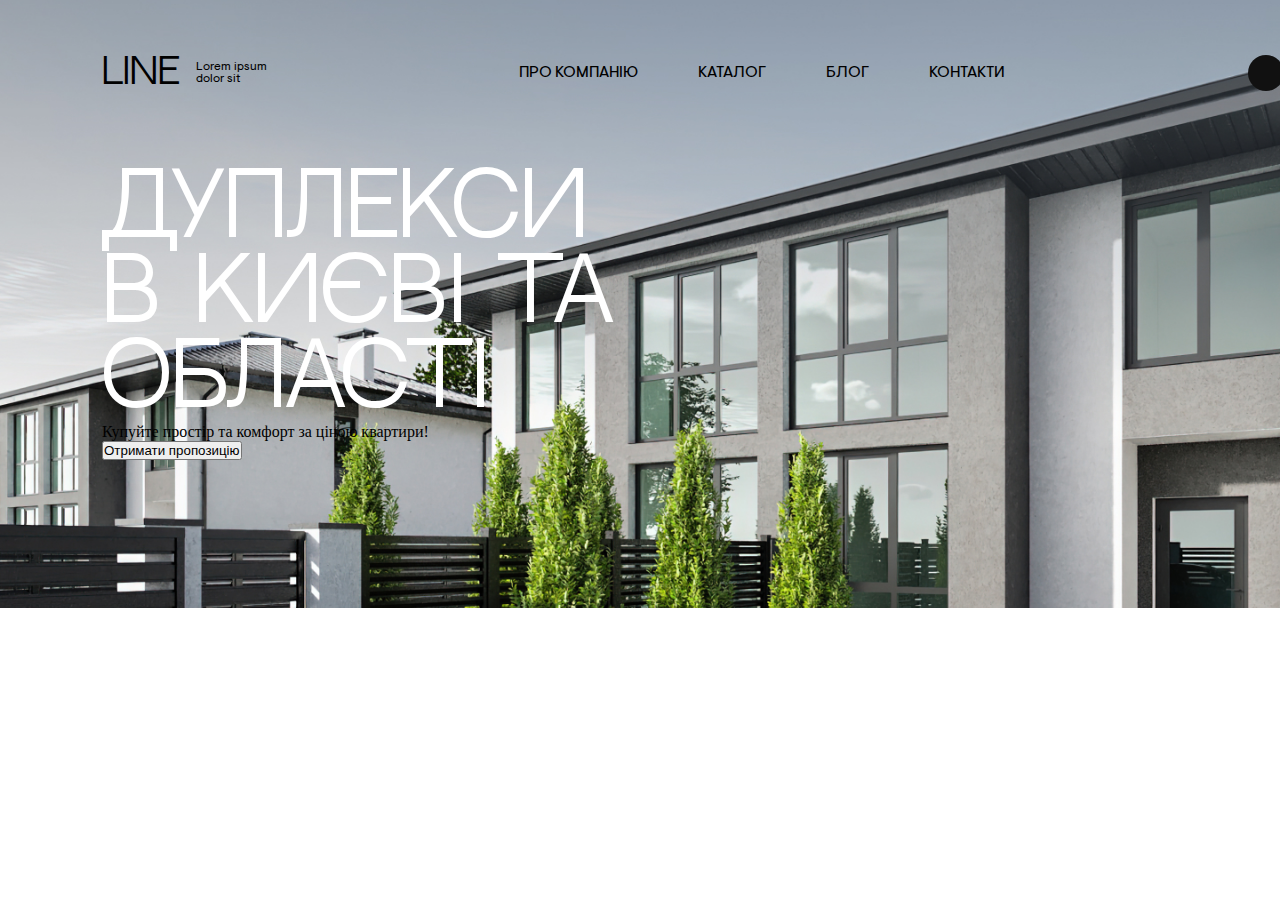
==== index.html @ 086679bf "1" ====
<!DOCTYPE html>
<html lang="en">
  <head>
    <meta charset="UTF-8" />
    <meta name="viewport" content="width=device-width, initial-scale=1.0" />
    <title>Головна</title>
    <link rel="stylesheet" href="./css/style.css" />
  </head>

  <body>
    <header class="header">
      <div class="container">
        <div class="logo">
          <p class="logo-main">Line</p>
          <p class="logo-text">Lorem ipsum dolor sit</p>
        </div>
        <nav class="menu">
          <ul class="list">
            <li class="item">
              <p>Про компанію</p>
            </li>
            <li class="item">
              <p>Каталог</p>
            </li>
            <li class="item">
              <p>Блог</p>
            </li>
            <li class="item">
              <p>Контакти</p>
            </li>
          </ul>
        </nav>
        <div class="contacts">
          <ul class="soc-media-list">
            <li><a href="#" class="item"></a></li>
            <li><a href="#" class="item"></a></li>
            <li><a href="#" class="item"></a></li>
          </ul>
          <a href="#" class="phone-number">+38 98 000 0000</a>
        </div>
      </div>
    </header>

    <main>
      <section class="hero">
        <div class="container">
          <div class="hero-box">
            <h1 class="title">Дуплекси в Києві та області</h1>
            <p class="description">
              Купуйте простір та комфорт за ціною квартири!
            </p>
            <div class="line"></div>
          </div>
          <button class="button">Отримати пропозицію</button>
        </div>
      </section>
    </main>

    <footer></footer>
  </body>
</html>
---- css/style.css ----
@font-face {
  font-family: "NeutralFace";
  src: url("../fonts/NeutralFaceRegular.woff") format("woff");
  font-weight: 400;
}

@font-face {
  font-family: "VisueltPro";
  src: url("../fonts/VisueltPro-Light.woff") format("woff");
  font-weight: 300;
}

@font-face {
  font-family: "VisueltPro";
  src: url("../fonts/VisueltPro-Regular.woff") format("woff");
  font-weight: 400;
}

* {
  margin: 0;
  padding: 0;
}

a {
  text-decoration: none;
  /* color: white; */
}

ul,
ol {
  list-style: none;
}

img {
  display: block;
  max-width: 100%;
  height: auto;
}

button {
  cursor: pointer;
}

.container {
  width: 1440px;
  padding-left: 102px;
  padding-right: 102px;
  margin-left: auto;
  margin-right: auto;
}

.uppercase {
  text-transform: uppercase;
}

.header {
  width: 100%;
  padding-top: 55px;
  position: absolute;
  top: 0;
  left: 0;
}

.header .container {
  display: flex;
  align-items: center;
  justify-content: space-between;
  margin-left: auto;
  margin-right: auto;
}

.header .logo {
  display: flex;
  gap: 15px;
  align-items: center;
}

.header .logo-main {
  font-family: "NeutralFace", sans-serif;
  font-weight: 400;
  font-size: 35px;
  letter-spacing: -0.1;
}

.header .logo-text {
  font-family: "VisueltPro", sans-serif;
  font-weight: 400;
  font-size: 12px;
  letter-spacing: -0.4;
  width: 80px;
}

.header .menu .list {
  display: flex;
  align-items: center;
  gap: 60px;
}

.header .menu .list .item p {
  font-family: "VisueltPro";
  font-weight: 400;
  letter-spacing: -0.6;
  text-transform: uppercase;
}

.header .contacts {
  display: flex;
  gap: 17px;
}

.header .soc-media-list {
  display: flex;
  align-items: center;
  gap: 5px;
}

.header .soc-media-list .item {
  display: block;
  width: 36px;
  height: 36px;
  background-color: #111;
  border-radius: 50%;
}

.header .contacts .phone-number {
  color: #111;
  margin-top: 10px;
  font-family: "VisueltPro", sans-serif;
  font-weight: 400;
  font-size: 20px;
  letter-spacing: -0.6;
}

.hero {
  padding-top: 168px;
  padding-bottom: 148px;
  background-image: url("../images/hero-background-desktop.jpg");
  background-position: center;
  background-repeat: no-repeat;
  background-size: cover;
}

.hero .title {
  font-family: "NeutralFace";
  font-weight: 400;
  font-size: 85px;
  width: 515px;
  letter-spacing: -0.4;
  line-height: 1;
  color: #fff;
}
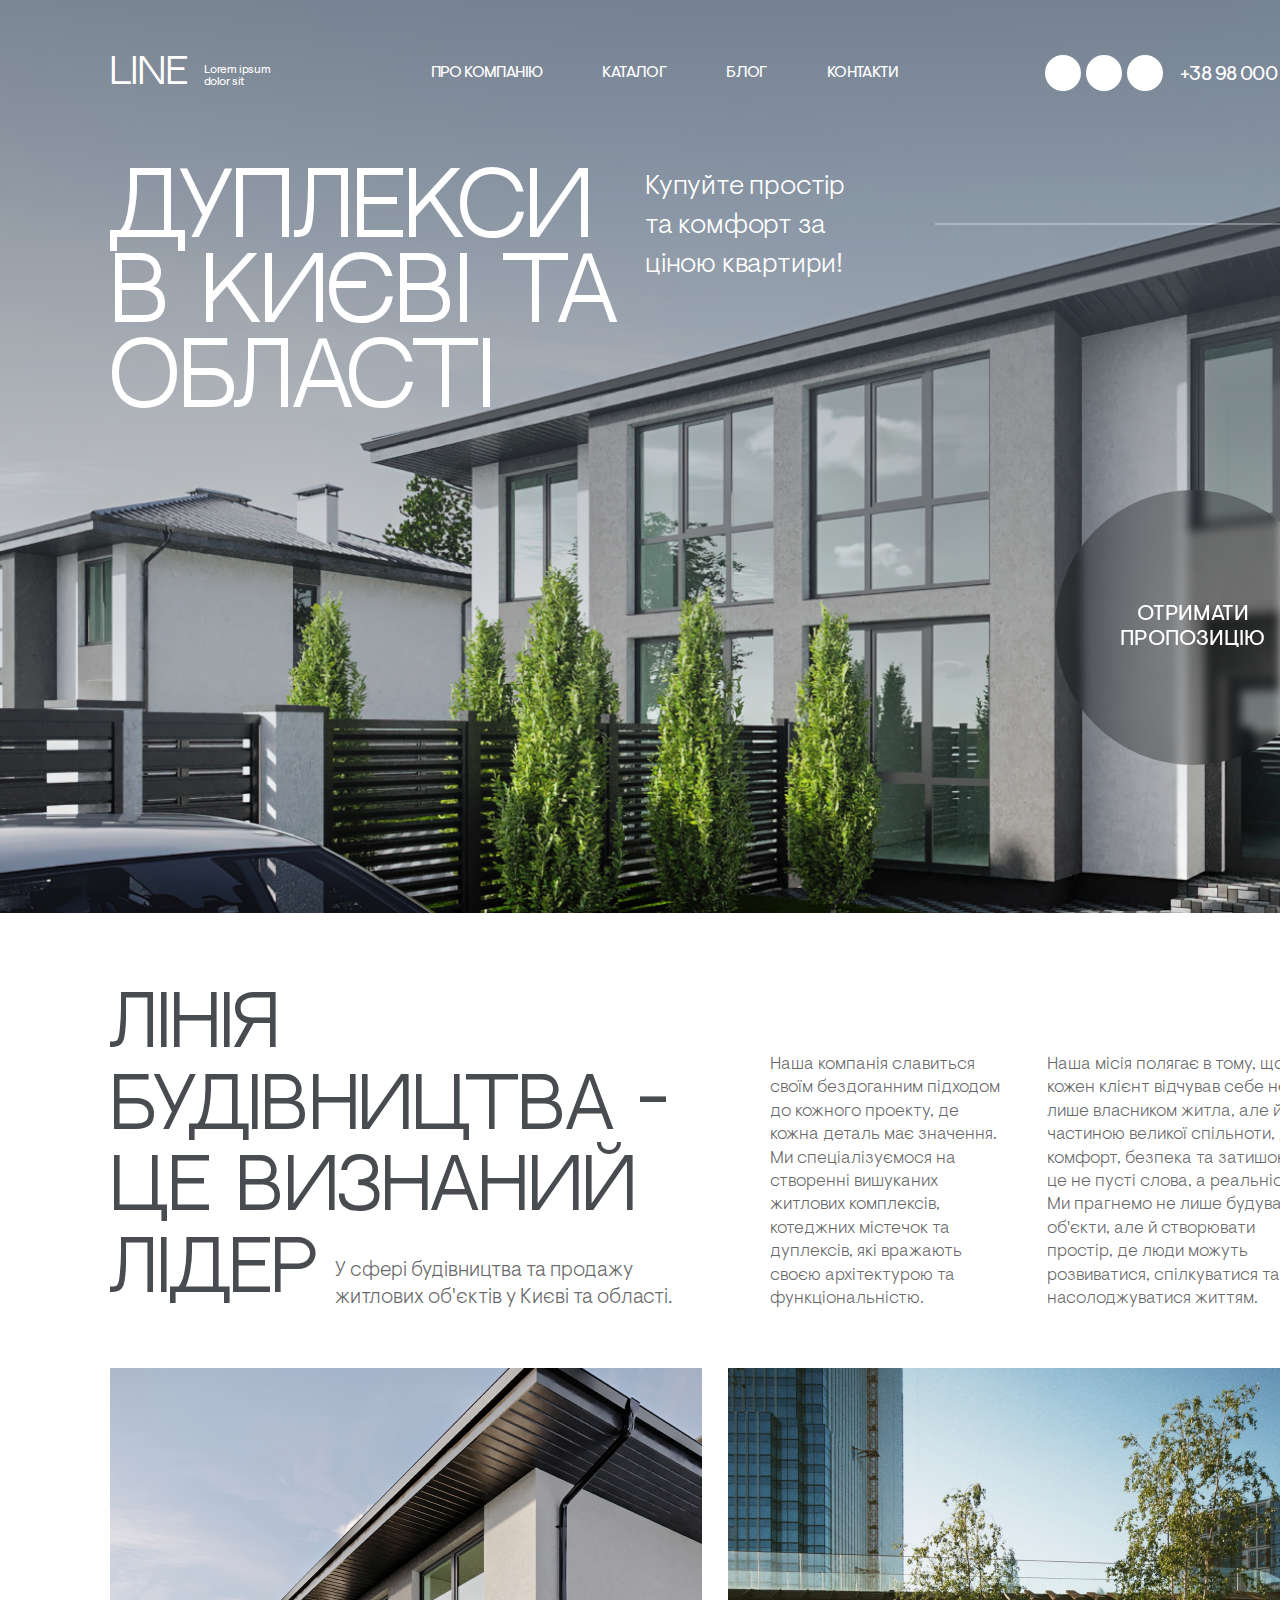
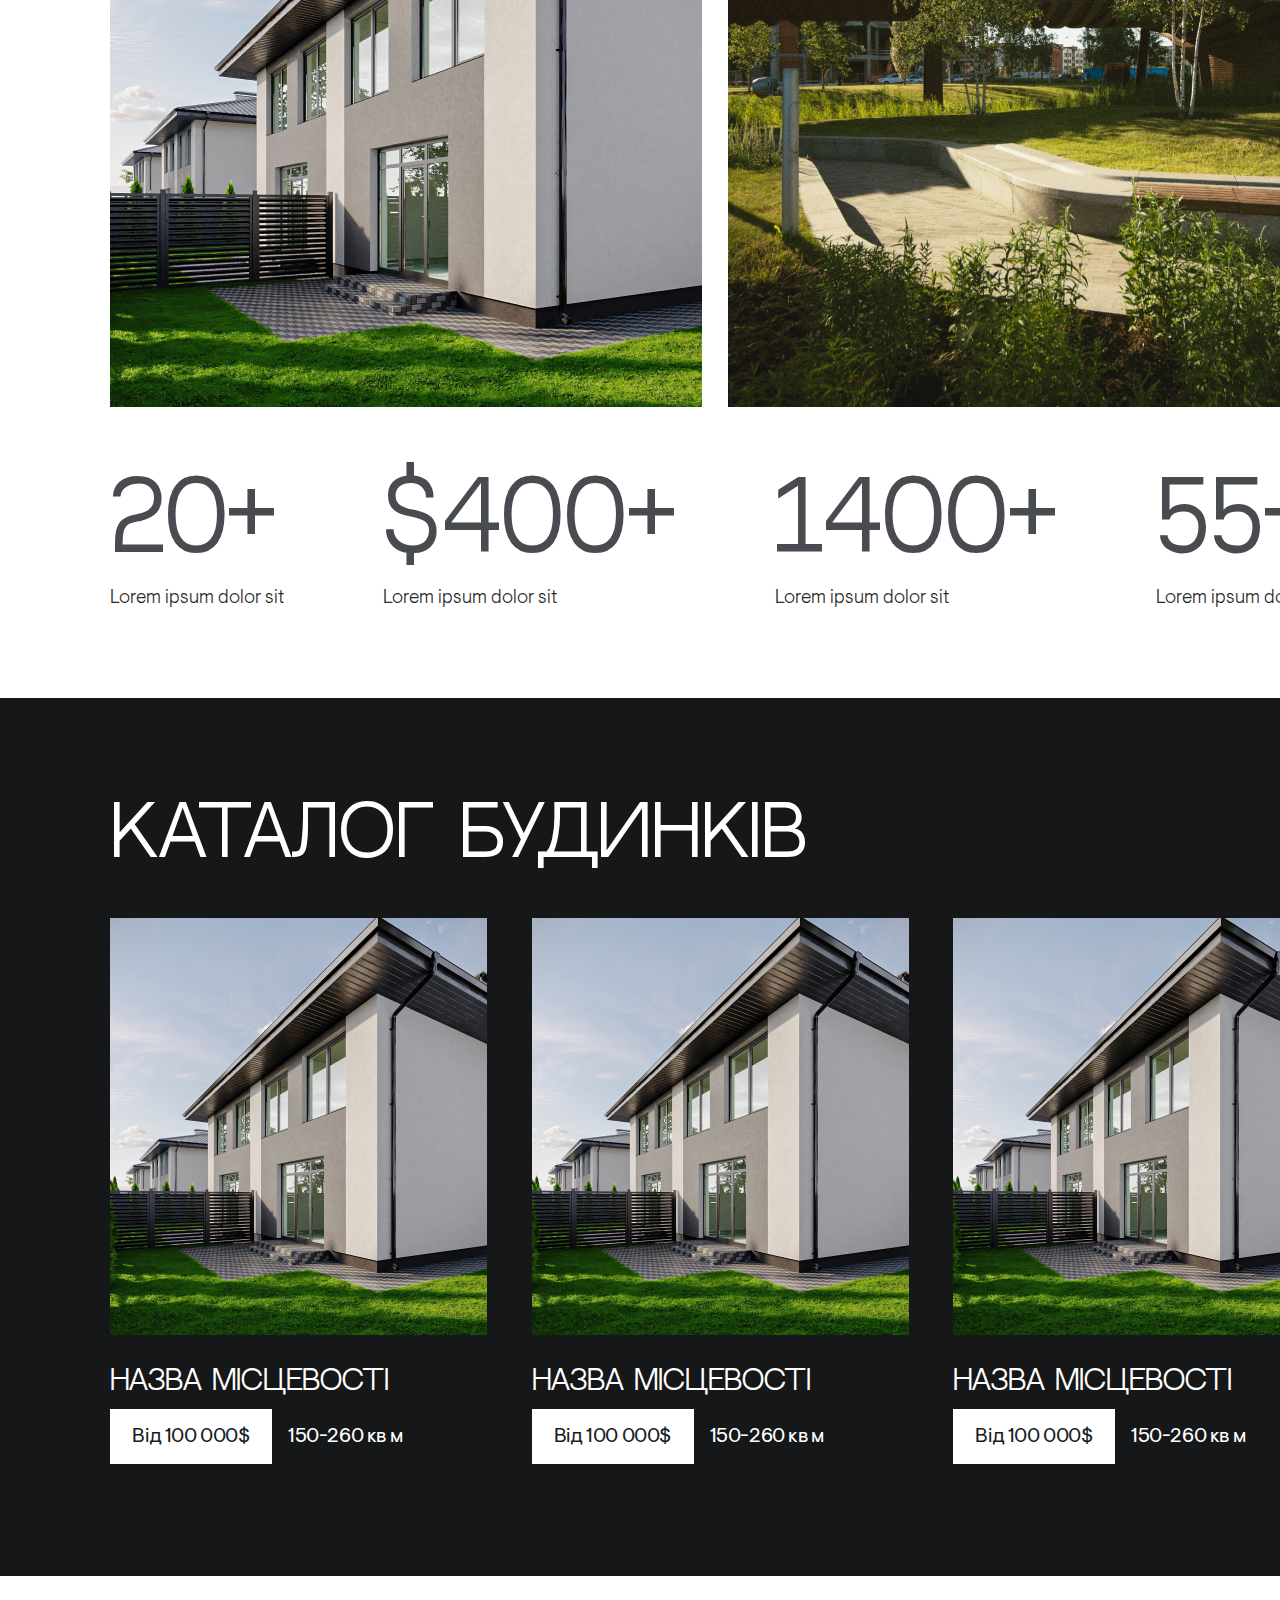
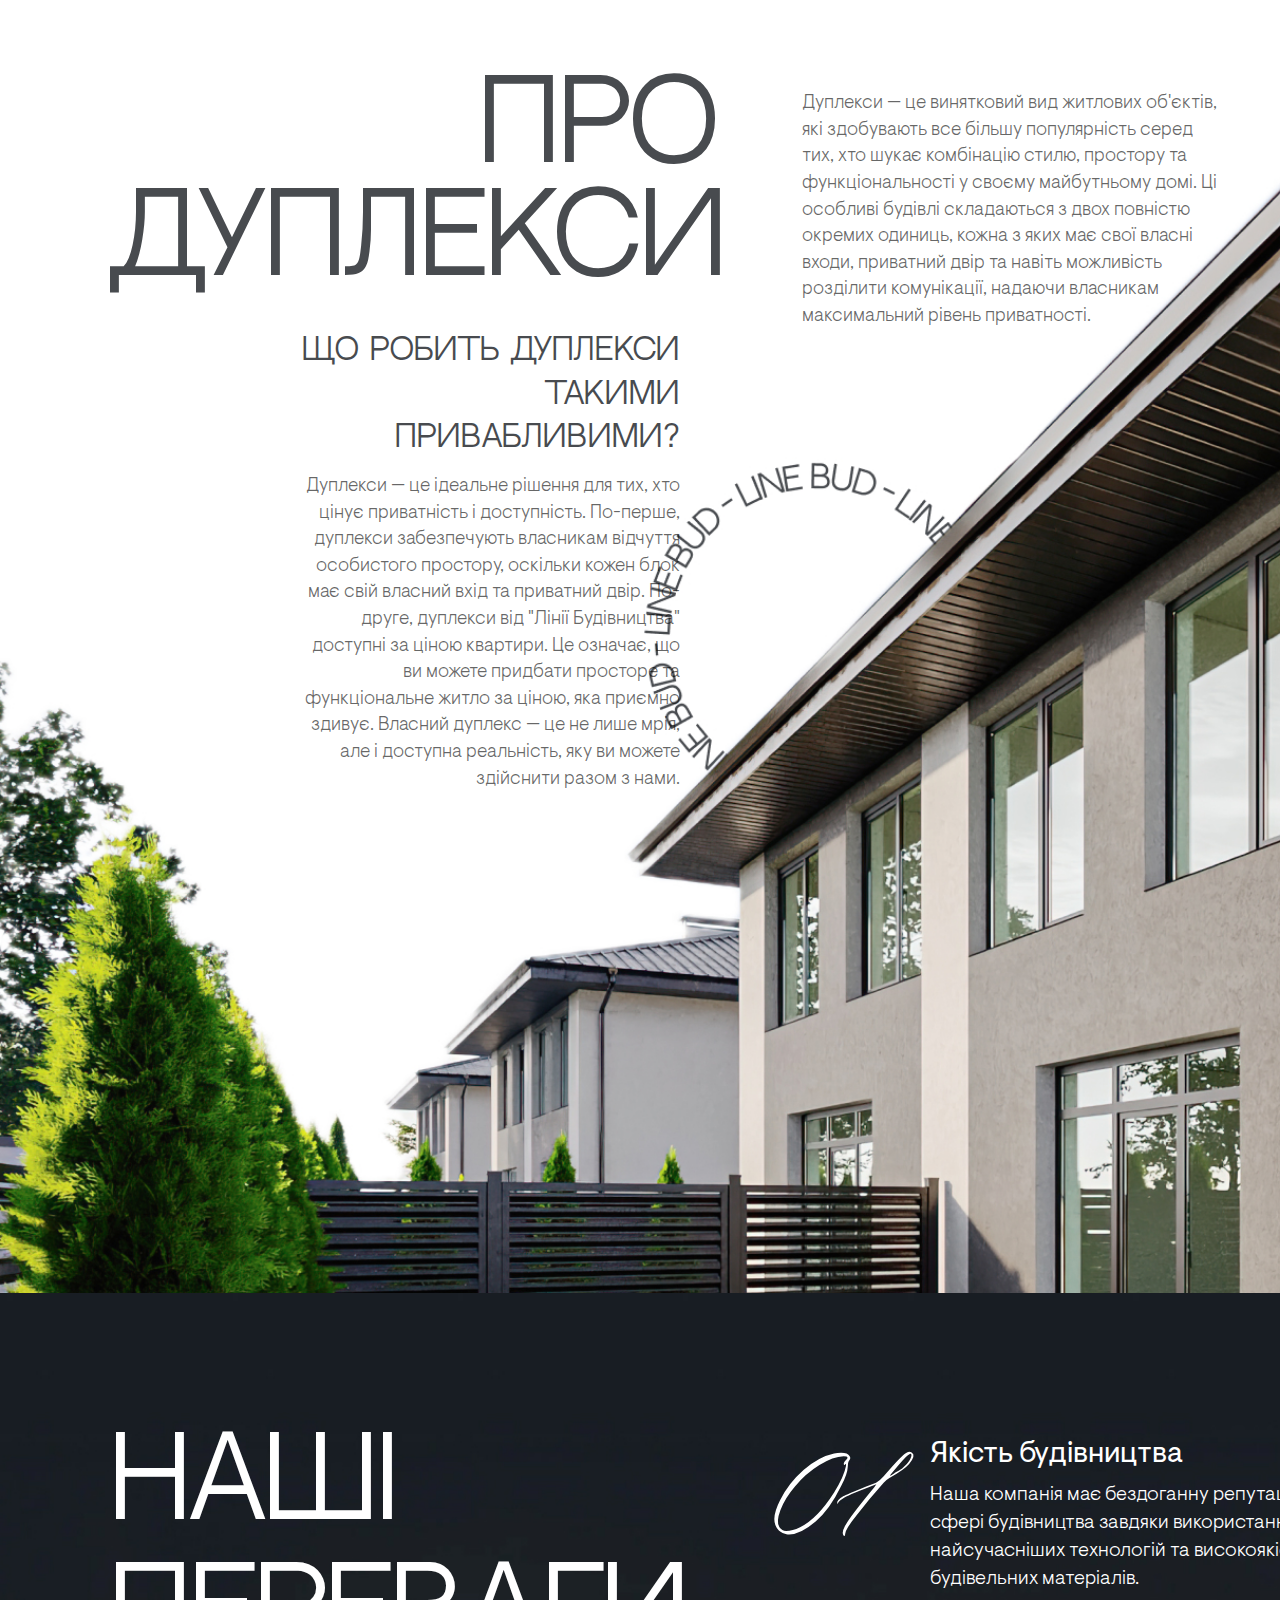
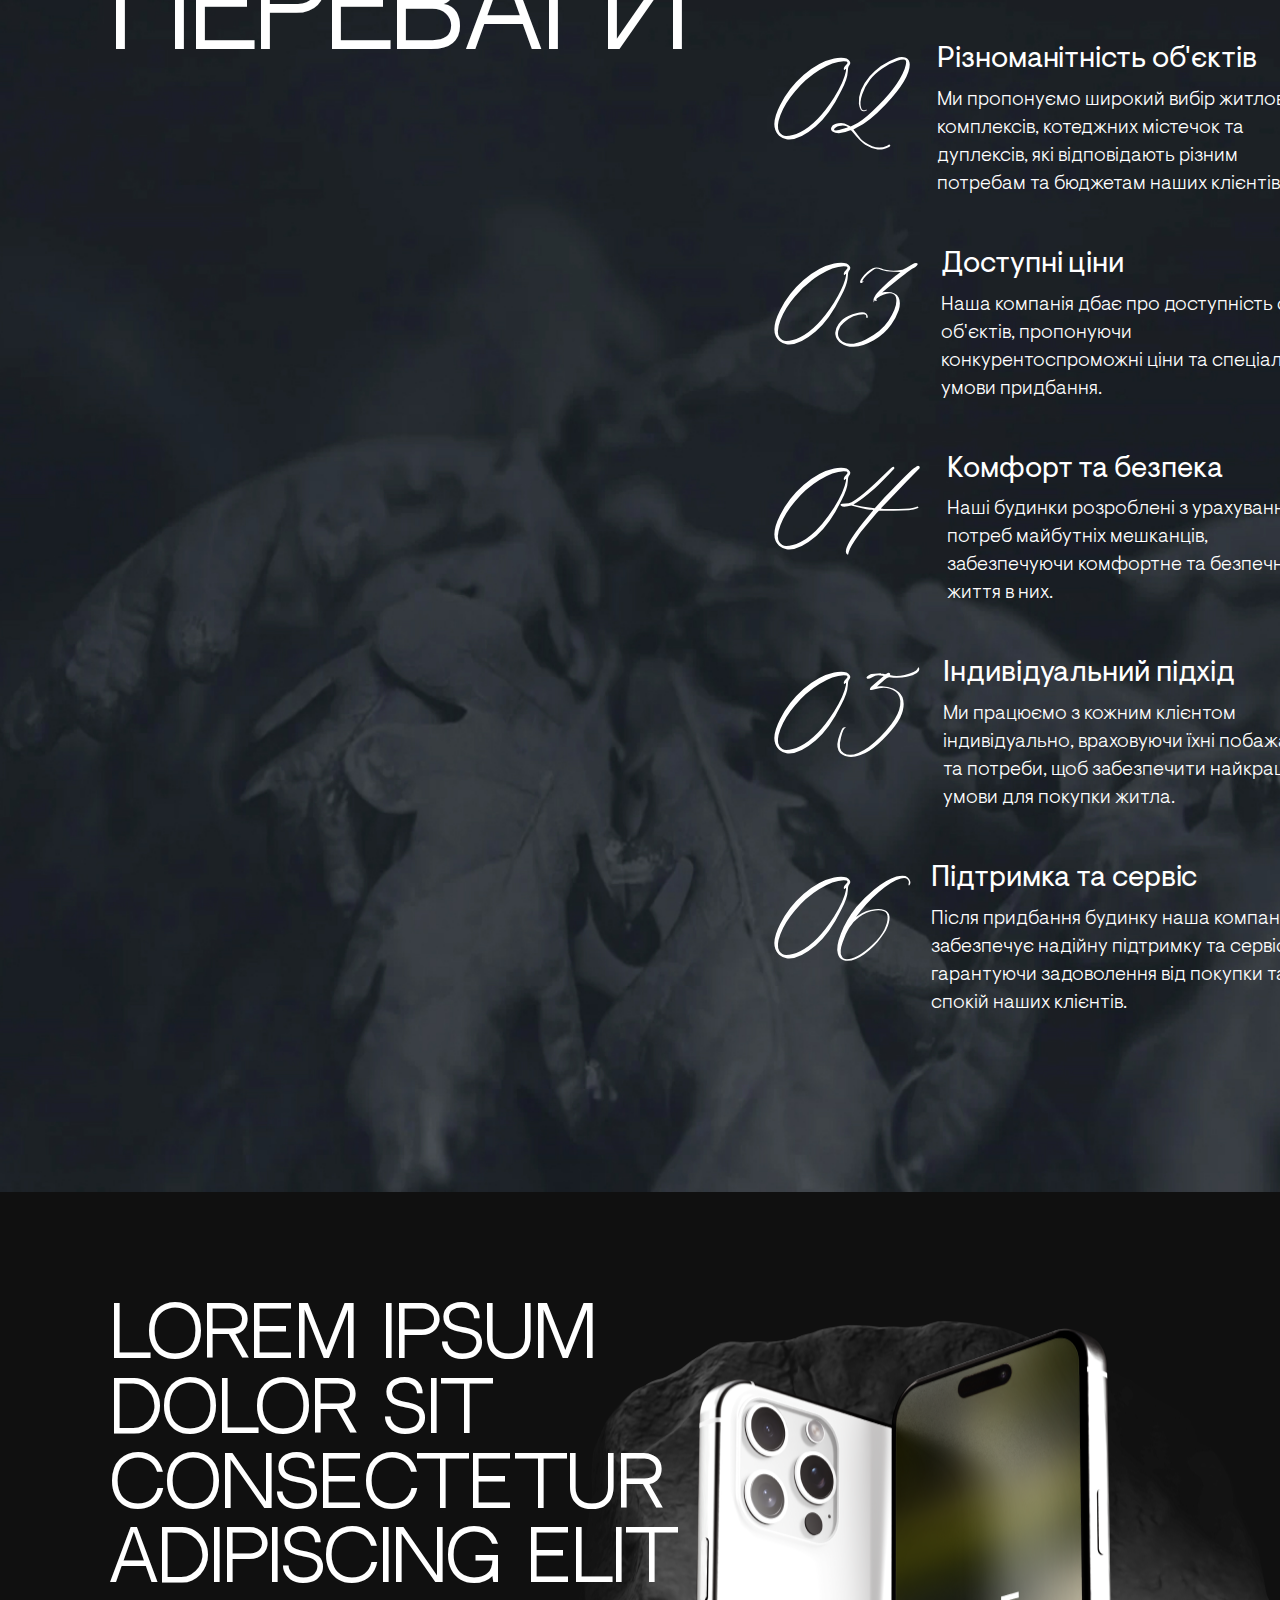
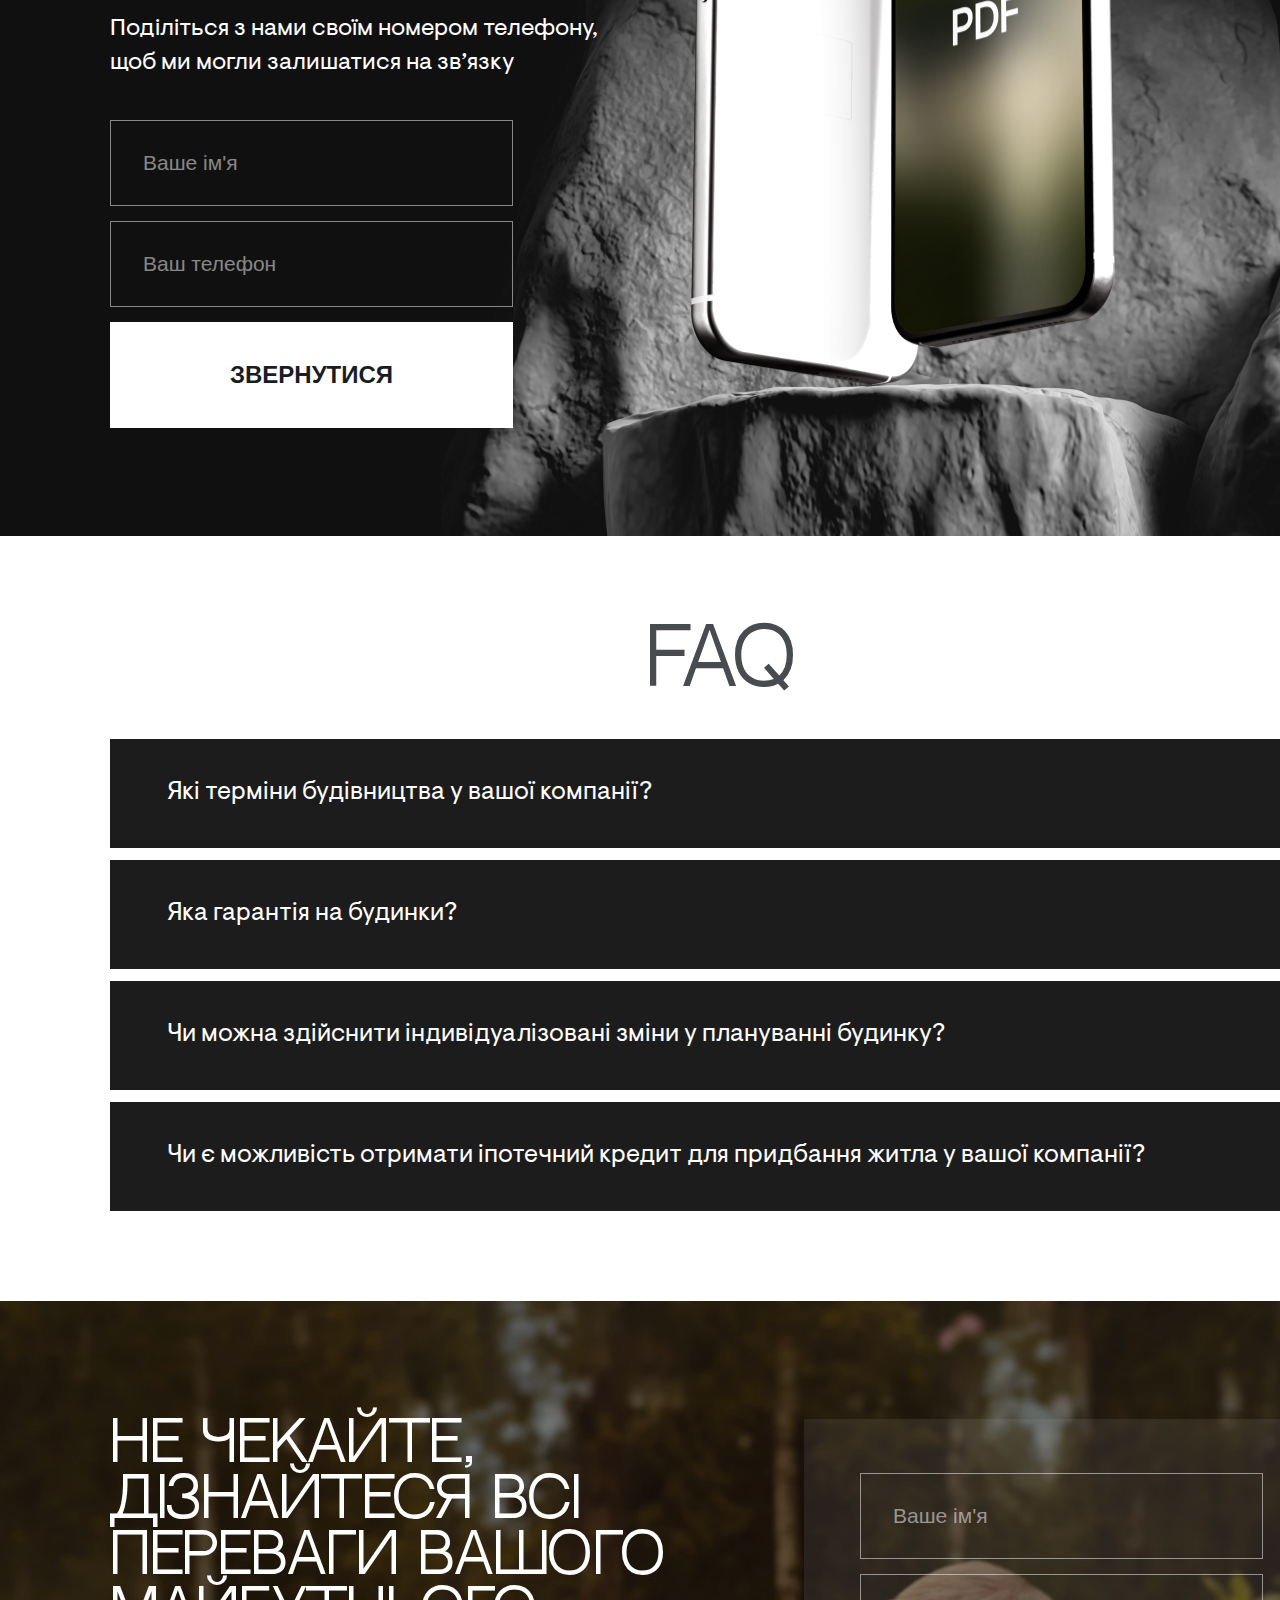
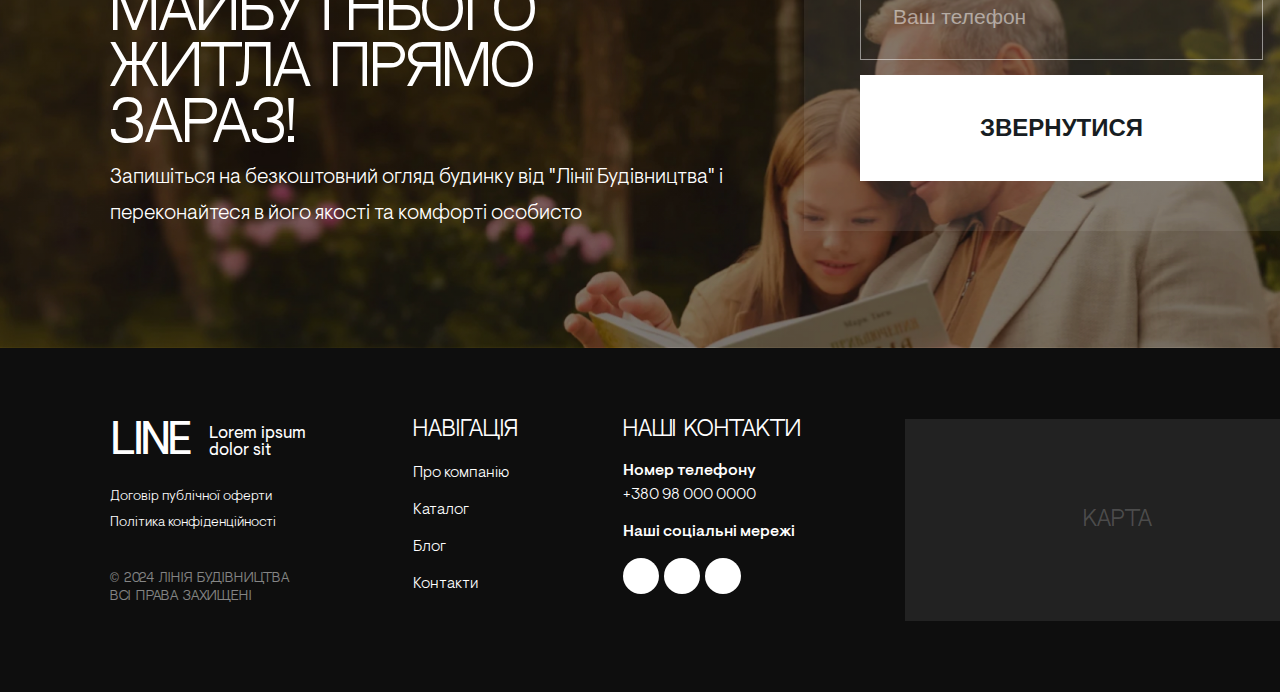
==== commit 81a36e28: "2" ====
--- a/index.html
+++ b/index.html
@@ -51,11 +51,291 @@
             </p>
             <div class="line"></div>
           </div>
-          <button class="button">Отримати пропозицію</button>
+          <button class="button">Отримати<br/> пропозицію</button>
+        </div>
+      </section>
+
+      <section class="about-us">
+        <div class="container">
+          <div class="about-us_text-box">
+            <div class="about-us_title-box">
+              <h2 class="title">Лінія будівництва - це визнаний Лідер</h2>
+              <p class="description">У сфері будівництва та продажу житлових об'єктів у Києві та області.</p>
+            </div>
+            <p class="text first">Наша компанія славиться своїм бездоганним підходом до кожного проекту, де кожна деталь має значення. Ми спеціалізуємося на створенні вишуканих житлових комплексів, котеджних містечок та дуплексів, які вражають своєю архітектурою та функціональністю.</p>
+            <p class="text second">Наша місія полягає в тому, щоб кожен клієнт відчував себе не лише власником житла, але й частиною великої спільноти, де комфорт, безпека та затишок - це не пусті слова, а реальність. Ми прагнемо не лише будувати об'єкти, але й створювати простір, де люди можуть розвиватися, спілкуватися та насолоджуватися життям.</p>
+          </div>
+          <div class="images-box">
+            <img class="image" src="./images/about-us-first.jpg" alt="">
+            <img class="image" src="./images/about-us-second.jpg" alt="">
+          </div>
+          <div class="numbers-box">
+            <ul class="list">
+              <li class="item">
+                <p class="number">20+</p>
+                <p class="number-description">Lorem ipsum dolor sit</p>
+              </li>
+              <li class="item">
+                <p class="number">$400+</p>
+                <p class="number-description">Lorem ipsum dolor sit</p>
+              </li>
+              <li class="item">
+                <p class="number">1400+</p>
+                <p class="number-description">Lorem ipsum dolor sit</p>
+              </li>
+              <li class="item">
+                <p class="number">55+</p>
+                <p class="number-description">Lorem ipsum dolor sit</p>
+              </li>
+            </ul>
+          </div>
+        </div>
+      </section>
+
+      <section class="catalog">
+        <div class="container">
+          <h2 class="title">
+            Каталог будинків
+          </h2>
+          <ul class="list">
+            <li class="item">
+              <img class="image" src="./images/house-image.jpg" alt="">
+              <p class="house-name">Назва місцевості</p>
+              <div class="box">
+                <div class="info-box">
+                  <div class="price-box">
+                    <p class="price">Від 100 000$</p>
+                  </div>
+                  <p class="square">150-260 кв м</p>
+                </div>
+              </div>
+            </li>
+            <li class="item">
+              <img class="image" src="./images/house-image.jpg" alt="">
+              <p class="house-name">Назва місцевості</p>
+              <div class="box">
+                <div class="info-box">
+                  <div class="price-box">
+                    <p class="price">Від 100 000$</p>
+                  </div>
+                  <p class="square">150-260 кв м</p>
+                </div>
+              </div>
+            </li>
+            <li class="item">
+              <img class="image" src="./images/house-image.jpg" alt="">
+              <p class="house-name">Назва місцевості</p>
+              <div class="box">
+                <div class="info-box">
+                  <div class="price-box">
+                    <p class="price">Від 100 000$</p>
+                  </div>
+                  <p class="square">150-260 кв м</p>
+                </div>
+              </div>
+            </li>
+          </ul>
+        </div>
+      </section>
+
+      <section class="about-duplex">
+        <div class="container">
+          <div class="text-box">
+            <h2 class="title">Про дуплекси</h1>
+            <p class="description">Дуплекси — це винятковий вид житлових об'єктів, які здобувають все більшу популярність серед тих, хто шукає комбінацію стилю, простору та функціональності у своєму майбутньому домі. Ці особливі будівлі складаються з двох повністю окремих одиниць, кожна з яких має свої власні входи, приватний двір та навіть можливість розділити комунікації, надаючи власникам максимальний рівень приватності.</p>
+          </div>
+          <div class="subscription-box">
+            <h3 class="subtitle">Що робить дуплекси такими привабливими?</h3>
+            <p class="description second">Дуплекси — це ідеальне рішення для тих, хто цінує приватність і доступність. По-перше, дуплекси забезпечують власникам відчуття особистого простору, оскільки кожен блок має свій власний вхід та приватний двір. По-друге, дуплекси від "Лінії Будівництва"  доступні за ціною квартири. Це означає, що ви можете придбати просторе та функціональне житло за ціною, яка приємно здивує. Власний дуплекс — це не лише мрія, але і доступна реальність, яку ви можете здійснити разом з нами.</p>
+          </div>
+        </div>
+      </section>
+
+      <section class="advantages">
+        <div class="container">
+          <h2 class="title">Наші переваги</h2>
+          <ul class="list">
+            <li class="item">
+              <p class="number">01</p>
+              <div class="text">
+                <p class="item-title">Якість будівництва</p>
+                <p class="description">Наша компанія має бездоганну репутацію у сфері будівництва завдяки використанню найсучасніших технологій та високоякісних будівельних матеріалів.</p>
+              </div>
+            </li>
+            <li class="item">
+              <p class="number">02</p>
+              <div class="text">
+                <p class="item-title">Різноманітність об'єктів</p>
+                <p class="description">Ми пропонуємо широкий вибір житлових комплексів, котеджних містечок та дуплексів, які відповідають різним потребам та бюджетам наших клієнтів.</p>
+              </div>
+            </li>
+            <li class="item">
+              <p class="number">03</p>
+              <div class="text">
+                <p class="item-title">Доступні ціни</p>
+                <p class="description">Наша компанія дбає про доступність своїх об'єктів, пропонуючи конкурентоспроможні ціни та спеціальні умови придбання.</p>
+              </div>
+            </li>
+            <li class="item">
+              <p class="number">04</p>
+              <div class="text">
+                <p class="item-title">Комфорт та безпека</p>
+                <p class="description">Наші будинки розроблені з урахуванням потреб майбутніх мешканців, забезпечуючи комфортне та безпечне життя в них.</p>
+              </div>
+            </li>
+            <li class="item">
+              <p class="number">05</p>
+              <div class="text">
+                <p class="item-title">Індивідуальний підхід</p>
+                <p class="description">Ми працюємо з кожним клієнтом індивідуально, враховуючи їхні побажання та потреби, щоб забезпечити найкращі умови для покупки житла.</p>
+              </div>
+            </li>
+            <li class="item">
+              <p class="number">06</p>
+              <div class="text">
+                <p class="item-title">Підтримка та сервіс</p>
+                <p class="description">Після придбання будинку наша компанія забезпечує надійну підтримку та сервіс, гарантуючи задоволення від покупки та спокій наших клієнтів.</p>
+              </div>
+            </li>
+          </ul>
+        </div>
+      </section>
+
+      <section class="contact-us">
+        <div class="container">
+          <h2 class="title">Lorem ipsum dolor sit consectetur adipiscing elit</h2>
+          <p class="description">Поділіться з нами своїм номером телефону, щоб ми могли залишатися на зв’язку</p>
+          <form class="form">
+            <input class="form-input" type="text" placeholder="Ваше ім'я">
+            <input class="form-input" type="text" placeholder="Ваш телефон">
+            <button type="submit" class="submit-button">
+              Звернутися
+            </button>
+          </form>
+        </div>
+      </section>
+
+      <section class="faq">
+        <div class="container">
+          <h2 class="title">FAQ</h2>
+          <ul class="list">
+            <li class="item">
+              <div class="item-container">
+                <h4 class="item-title">
+                  Які терміни будівництва у вашої компанії?
+                </h4>
+                <button class="toogle-button" type="button">+</button>
+              </div>
+              <div class="item-answer">
+                <p class="answer-text">
+                  Терміни будівництва залежать від конкретного проєкту. Зазвичай ми намагаємося завершити будівництво в обумовлені терміни, проте деякі фактори, такі як погодні умови або затримки з постачанням матеріалів, можуть впливати на графік.
+                </p>
+              </div>
+            </li>
+            <li class="item">
+              <div class="item-container">
+                <h4 class="item-title">
+                  Яка гарантія на будинки?
+                </h4>
+                <button class="toogle-button" type="button">+</button>
+              </div>
+              <div class="item-answer">
+                <p class="answer-text">
+                  Терміни будівництва залежать від конкретного проєкту. Зазвичай ми намагаємося завершити будівництво в обумовлені терміни, проте деякі фактори, такі як погодні умови або затримки з постачанням матеріалів, можуть впливати на графік.
+                </p>
+              </div>
+            </li>
+            <li class="item">
+              <div class="item-container">
+                <h4 class="item-title">
+                  Чи можна здійснити індивідуалізовані зміни у плануванні будинку?
+                </h4>
+                <button class="toogle-button" type="button">+</button>
+              </div>
+              <div class="item-answer">
+                <p class="answer-text">
+                  Терміни будівництва залежать від конкретного проєкту. Зазвичай ми намагаємося завершити будівництво в обумовлені терміни, проте деякі фактори, такі як погодні умови або затримки з постачанням матеріалів, можуть впливати на графік.
+                </p>
+              </div>
+            </li>
+            <li class="item">
+              <div class="item-container">
+                <h4 class="item-title">
+                  Чи є можливість отримати іпотечний кредит для придбання житла у вашої компанії?
+                </h4>
+                <button class="toogle-button" type="button">+</button>
+              </div>
+              <div class="item-answer">
+                <p class="answer-text">
+                  Терміни будівництва залежать від конкретного проєкту. Зазвичай ми намагаємося завершити будівництво в обумовлені терміни, проте деякі фактори, такі як погодні умови або затримки з постачанням матеріалів, можуть впливати на графік.
+                </p>
+              </div>
+            </li>
+          </ul>
+        </div>
+      </section>
+
+      <section class="request">
+        <div class="container">
+          <div class="text-box">
+            <h2 class="title">Не чекайте, дізнайтеся всі переваги вашого майбутнього житла прямо зараз!</h2>
+            <p class="description">Запишіться на безкоштовний огляд будинку від "Лінії Будівництва" і переконайтеся в його якості та комфорті особисто</p>
+          </div>
+          <div class="form-box">
+            <form class="form">
+              <input class="form-input" type="text" placeholder="Ваше ім'я">
+              <input class="form-input" type="text" placeholder="Ваш телефон">
+              <button type="submit" class="submit-button">
+                Звернутися
+              </button>
+            </form>
+          </div>
         </div>
       </section>
     </main>
 
-    <footer></footer>
+    <footer class="footer">
+      <div class="container">
+        <div class="info">
+          <div class="logo">
+            <p class="logo-main">Line</p>
+            <p class="logo-text">Lorem ipsum dolor sit</p>
+          </div>
+          <a class="info-link">Договір публічної оферти</a>
+          <a class="info-link">Політика конфіденційності</a>
+          <p class="copyright">© 2024 Лінія Будівництва<br/>
+            Всі права захищені</p>
+        </div>
+        <div class="navigation">
+          <p class="title">Навігація</p>
+          <ul class="list">
+            <li class="item">
+              <a href="#">Про компанію</a>
+            </li>
+            <li class="item">
+              <a href="#">Каталог</a>
+            </li>
+            <li class="item">
+              <a href="#">Блог</a>
+            </li>
+            <li class="item">
+              <a href="#">Контакти</a>
+            </li>
+          </ul>
+        </div>
+        <div class="contacts">
+          <p class="title">Наші контакти</p>
+          <p class="number-title">Номер телефону</p>
+          <a href="#" class="number-link">+380 98 000 0000</a>
+          <p class="soc-media-title">Наші соціальні мережі</p>
+          <ul class="soc-media-list">
+            <li><a href="#" class="item"></a></li>
+            <li><a href="#" class="item"></a></li>
+            <li><a href="#" class="item"></a></li>
+          </ul>
+        </div>
+        <div class="map">Карта</div>
+      </div>
+    </footer>
   </body>
 </html>
--- a/css/style.css
+++ b/css/style.css
@@ -12,18 +12,43 @@
 
 @font-face {
   font-family: "VisueltPro";
+  src: url("../fonts/VisueltPro-Medium.woff") format("woff");
+  font-weight: 600;
+}
+
+@font-face {
+  font-family: "VisueltPro";
   src: url("../fonts/VisueltPro-Regular.woff") format("woff");
   font-weight: 400;
 }
 
+@font-face {
+  font-family: "WonderGardenScript";
+  src: url("../fonts/WonderGardenScript-Regular.woff") format("woff");
+  font-weight: 400;
+}
+
+@font-face {
+  font-family: "ShtolzlBook";
+  src: url("../fonts/Stolzl-Book.woff") format("woff");
+  font-weight: 400;
+}
+
+@font-face {
+  font-family: "ShtolzlMedium";
+  src: url("../fonts/Stolzl-Medium.woff") format("woff");
+  font-weight: 600;
+}
+
 * {
+  box-sizing: border-box;
   margin: 0;
   padding: 0;
 }
 
 a {
   text-decoration: none;
-  /* color: white; */
+  color: white;
 }
 
 ul,
@@ -41,10 +66,15 @@
   cursor: pointer;
 }
 
+.title {
+  font-family: "NeutralFace", sans-serif;
+  font-weight: 400;
+}
+
 .container {
   width: 1440px;
-  padding-left: 102px;
-  padding-right: 102px;
+  padding-left: 110px;
+  padding-right: 110px;
   margin-left: auto;
   margin-right: auto;
 }
@@ -79,15 +109,18 @@
   font-family: "NeutralFace", sans-serif;
   font-weight: 400;
   font-size: 35px;
-  letter-spacing: -0.1;
+  letter-spacing: -0.1px;
+  color: #fff;
 }
 
 .header .logo-text {
   font-family: "VisueltPro", sans-serif;
   font-weight: 400;
   font-size: 12px;
-  letter-spacing: -0.4;
+  letter-spacing: -0.4px;
   width: 80px;
+  color: #fff;
+  margin-top: 5px;
 }
 
 .header .menu .list {
@@ -99,8 +132,9 @@
 .header .menu .list .item p {
   font-family: "VisueltPro";
   font-weight: 400;
-  letter-spacing: -0.6;
+  letter-spacing: -0.6px;
   text-transform: uppercase;
+  color: #fff;
 }
 
 .header .contacts {
@@ -118,34 +152,702 @@
   display: block;
   width: 36px;
   height: 36px;
-  background-color: #111;
+  background-color: #fff;
   border-radius: 50%;
 }
 
 .header .contacts .phone-number {
-  color: #111;
+  color: #fff;
   margin-top: 10px;
   font-family: "VisueltPro", sans-serif;
   font-weight: 400;
   font-size: 20px;
-  letter-spacing: -0.6;
+  letter-spacing: -0.6px;
 }
 
 .hero {
   padding-top: 168px;
   padding-bottom: 148px;
-  background-image: url("../images/hero-background-desktop.jpg");
+  background-image: linear-gradient(180deg, rgba(88, 100, 115, 0.70) 0%, rgba(88, 100, 115, 0) 100%), url("../images/hero-background-desktop.jpg");
   background-position: center;
   background-repeat: no-repeat;
   background-size: cover;
 }
 
+.hero-box {
+  margin-bottom: 67px;
+  display: flex;
+  align-items: start;
+}
+
 .hero .title {
   font-family: "NeutralFace";
   font-weight: 400;
   font-size: 85px;
   width: 515px;
-  letter-spacing: -0.4;
+  letter-spacing: -0.4px;
   line-height: 1;
   color: #fff;
-}
+  margin-right: 20px;
+}
+
+.hero .description {
+  font-family: "VisueltPro";
+  font-weight: 300;
+  letter-spacing: -0.2px;
+  font-size: 28px;
+  color: #fff;
+  width: 220px;
+  line-height: 1.4;
+}
+
+.hero .line {
+  margin-top: 55px;
+  margin-left: auto;
+  margin-right: 24px;
+  width: 371px;
+  height: 2px;
+  background-color: #fff;
+  opacity: 0.3;
+}
+
+.hero .button {
+  display: flex;
+  justify-content: center;
+  align-items: center;
+  margin-left: auto;
+  background-color: rgba(0, 0, 0, 0.3);
+  border: none;
+  border-radius: 50%;
+  width: 275px;
+  height: 275px;
+  backdrop-filter: blur(5px);
+  font-family: "VisueltPro", sans-serif;
+  font-weight: 400;
+  color: #fff;
+  text-transform: uppercase;
+  font-size: 22px;
+  letter-spacing: -0.4px;
+  line-height: 1.1;
+}
+
+.about-us {
+  padding-top: 72px;
+  padding-bottom: 90px;
+}
+
+.about-us_text-box {
+  margin-bottom: 57px;
+  display: flex;
+}
+
+.about-us_title-box {
+  position: relative;
+}
+
+.about-us .title {
+  margin-right: 60px;
+  font-family: 'NeutralFace', sans-serif;
+  font-weight: 400;
+  font-size: 68px;
+  letter-spacing: -0.1px;
+  line-height: 1.2;
+  width: 600px;
+  color: #484B4F;
+}
+
+.about-us .description {
+  position: absolute;
+  bottom: 0;
+  right: 85px;
+  font-family: 'VisueltPro', sans-serif;
+  font-weight: 300;
+  font-size: 21px;
+  width: 350px;
+  color: rgba(0, 0, 0, 0.6);
+  line-height: 1.3;
+}
+
+.about-us .text {
+  margin-top: auto;
+  font-family: 'VisueltPro', sans-serif;
+  font-weight: 300;
+  font-size: 18px;
+  color: rgba(0, 0, 0, 0.6);
+  line-height: 1.3;
+}
+
+.about-us .text.first {
+  margin-right: 45px;
+  width: 232px;
+}
+
+.about-us .text.second {
+  width: 266px;
+}
+
+.about-us .images-box {
+  margin-bottom: 80px;
+  display: flex;
+  gap: 26px;
+}
+
+.numbers-box .list {
+  display: flex;
+  justify-content: space-between;
+  align-items: center;
+}
+
+.about-us .numbers-box .number {
+  margin-bottom: 30px;
+  font-family: "NeutralFace", sans-serif;
+  font-weight: 400;
+  font-size: 92px;
+  letter-spacing: -0.4px;
+  line-height: 0.78;
+  color: #484B4F;
+}
+
+.about-us .numbers-box .number-description {
+  font-family: "VisueltPro", sans-serif;
+  font-weight: 300;
+  font-size: 19px;
+  color: #282929;
+}
+
+.catalog {
+  background-color: #151719;
+  padding-top: 102px;
+  padding-bottom: 112px;
+}
+
+.catalog .title {
+  font-family: 'NeutralFace', sans-serif;
+  font-weight: 400;
+  font-size: 68px;
+  color: #fff;
+  letter-spacing: -0.1px;
+  margin-bottom: 47px;
+}
+
+.catalog .list {
+  display: flex;
+  justify-content: space-between;
+}
+
+.catalog .image {
+  margin-bottom: 32px;
+}
+
+.catalog .house-name {
+  margin-bottom: 14px;
+  font-family: 'NeutralFace', sans-serif;
+  font-weight: 400;
+  color: #fff;
+  font-size: 27px;
+}
+
+.catalog .info-box {
+  display: flex;
+  align-items: center;
+}
+
+.catalog .price-box {
+  margin-right: 16px;
+  width: 162px;
+  height: 55px;
+  display: flex;
+  align-items: center;
+  justify-content: center;
+  background-color: #fff;
+}
+
+.catalog .price {
+  font-family: "VisueltPro", sans-serif;
+  font-weight: 400;
+  font-size: 20px;
+  letter-spacing: -0.4px;
+  color: #181D24;
+}
+
+.catalog .square {
+  font-family: "VisueltPro", sans-serif;
+  font-weight: 400;
+  font-size: 20px;
+  letter-spacing: -0.4px;
+  color: #fff;
+}
+
+.about-duplex {
+  background-image: url("../images/about-duplex-background.jpg");
+  background-position: center;
+  background-repeat: no-repeat;
+  background-size: cover;
+  padding-top: 95px;
+  padding-bottom: 500px;
+}
+
+.about-duplex .text-box {
+  display: flex;
+  gap: 84px;
+}
+
+.about-duplex .title {
+  font-family: "NeutralFace", sans-serif;
+  font-weight: 400;
+  font-size: 108px;
+  width: 608px;
+  text-align: right;
+  color: #484B4F;
+  margin-bottom: 20px;
+}
+
+.about-duplex .description {
+  font-family: "VisueltPro", sans-serif;
+  font-weight: 300;
+  font-size: 19px;
+  color: rgba(0, 0, 0, 0.6);
+  width: 419px;
+  line-height: 1.4;
+}
+
+.about-duplex .text-box .description {
+  margin-top: 20px;
+}
+
+.about-duplex .subscription-box {
+  margin-left: 150px;
+}
+
+.about-duplex .subtitle {
+  font-family: "NeutralFace", sans-serif;
+  font-weight: 400;
+  font-size: 29px;
+  line-height: 1.5;
+  width: 420px;
+  text-align: right;
+  color: #484B4F;
+  margin-bottom: 13px;
+}
+
+.about-duplex .description.second {
+  text-align: right;
+  width: 380px;
+  margin-left: 40px;
+}
+
+.advantages {
+  padding-top: 127px;
+  padding-bottom: 154px;
+  background-image: url("../images/advantages-background-desktop.jpg");
+  background-position: center;
+  background-repeat: no-repeat;
+  background-size: cover;
+}
+
+.advantages .container {
+  position: relative;
+  /* display: flex;
+  gap: 87px; */
+}
+
+.advantages .title {
+  position: sticky;
+  top: 40px;
+  font-size: 108px;
+  color: #fff;
+  line-height: 1.2;
+  letter-spacing: -0.4px;
+  width: 550px;
+}
+
+.advantages .number {
+  font-family: 'WonderGardenScript';
+  font-size: 318px;
+  letter-spacing: -0.4px;
+  line-height: 0.4;
+  color: #fff;
+}
+
+.advantages .list {
+  display: flex;
+  flex-direction: column;
+  gap: 30px;
+  margin-top: -240px;
+  margin-left: 55%;
+}
+
+.advantages .item {
+  display: flex;
+  gap: 34px;
+}
+
+.advantages .text {
+  margin-bottom: 21px;
+}
+
+.advantages .item-title {
+  margin-bottom: 7px;
+  font-family: "VisueltPro", sans-serif;
+  font-weight: 400;
+  font-size: 29px;
+  letter-spacing: -0.1px;
+  line-height: 1.2;
+  color: #fff;
+}
+
+.advantages .description {
+  font-family: "VisueltPro", sans-serif;
+  font-weight: 300;
+  font-size: 20px;
+  color: #fff;
+  line-height: 1.4;
+}
+
+.contact-us {
+  background-color: #101010;
+  background-image: url('../images/contact-us-background-desktop.png');
+  background-position: right bottom;
+  background-repeat: no-repeat;
+  padding-top: 108px;
+  padding-bottom: 108px;
+}
+
+.contact-us .title {
+  font-size: 68px;
+  line-height: 1.1;
+  letter-spacing: -0.1px;
+  width: 618px;
+  color: #fff;
+  margin-bottom: 14px;
+}
+
+.contact-us .description {
+  font-family: "VisueltPro", sans-serif;
+  font-weight: 400;
+  font-size: 24px;
+  width: 500px;
+  color: #fff;
+  line-height: 1.4;
+  margin-bottom: 40px;
+}
+
+.contact-us .form {
+  display: flex;
+  flex-direction: column;
+  gap: 15px;
+}
+
+.contact-us .form-input {
+  padding: 25px 32px 25px 32px;
+  width: 403px;
+  height: 86px;
+  background-color: transparent;
+  border: 1px solid rgba(255, 255, 255, 0.5);
+  font-family: "StolzlBook", sans-serif;
+  font-weight: 400;
+  font-size: 21px;
+  color: rgba(255, 255, 255, 0.5);
+}
+
+.contact-us .form-input::placeholder {
+  font-family: "StolzlBook", sans-serif;
+  font-weight: 400;
+  font-size: 21px;
+  color: rgba(255, 255, 255, 0.5);
+}
+
+.contact-us .submit-button {
+  width: 403px;
+  height: 106px;
+  display: flex;
+  align-items: center;
+  justify-content: center;
+  background-color: #fff;
+  border: none;
+  color: #171D22;
+  font-family: "StolzlMedium", sans-serif;
+  font-weight: 600;
+  font-size: 24px;
+  text-transform: uppercase;
+}
+
+.faq {
+  padding-top: 86px;
+  padding-bottom: 88px;
+}
+
+.faq .title {
+  font-size: 76px;
+  letter-spacing: -0.6px;
+  color: #484B4F;
+  text-align: center;
+  margin-bottom: 38px;
+}
+
+.faq .list {
+  display: flex;
+  flex-direction: column;
+  gap: 10px;
+}
+
+@media screen and (min-width: 1440px) {
+  .qustions-list {
+    gap: 14px;
+  }
+}
+
+.faq .item-container {
+  height: 109px;
+  padding-right: 33px;
+  padding-left: 57px;
+  display: flex;
+  align-items: center;
+  justify-content: space-between;
+  background-color: #1C1C1C;
+}
+
+.faq .item-title {
+  font-family: "VisueltPro", sans-serif;
+  font-weight: 400;
+  color: #fff;
+  font-size: 25px;
+  line-height: 1.1;
+}
+
+.faq .toogle-button {
+  color: #fff;
+  font-size: 30px;
+  font-weight: 700;
+  background-color: transparent;
+  border: none;
+}
+
+.faq .item-answer {
+  opacity: 0;
+  transform: translateY(-100%);
+  border: 1px solid #fff;
+  max-height: 0;
+  overflow: hidden;
+  transition: max-height 300ms ease, padding 300ms ease, opacity 300ms ease,
+    transform 300ms ease;
+}
+
+.faq .item.active .item-answer {
+  padding: 40px 50px;
+  opacity: 1;
+  transform: translateY(0);
+  max-height: 300px;
+}
+
+.faq .item-answer .answer-text {
+  color: #fff;
+  font-size: 18px;
+  line-height: 1.4;
+}
+
+.request {
+  padding-top: 116px;
+  padding-bottom: 116px;
+  background-image: linear-gradient(0deg, rgba(0, 0, 0, 0.3) 0%, rgba(0, 0, 0, 0.3) 100%), url('../images/request-background-desktop.jpg');
+  background-position: center;
+  background-repeat: no-repeat;
+  background-size: cover;
+}
+
+.request .container {
+  display: flex;
+  align-items: center;
+  gap: 67px;
+}
+
+.request .title {
+  font-size: 54px;
+  color: #fff;
+  width: 627px;
+  margin-bottom: 7px;
+  letter-spacing: -0.3px;
+}
+
+.request .description {
+  font-family: "VisueltPro", sans-serif;
+  font-weight: 300;
+  color: #fff;
+  font-size: 21px;
+  line-height: 1.7;
+}
+
+.request .form-box {
+  width: 537px;
+  padding-top: 54px;
+  padding-bottom: 50px;
+  padding-left: 56px;
+  padding-right: 78px;
+  background-color: rgba(217, 217, 217, 0.09);
+}
+
+.request .form {
+  display: flex;
+  flex-direction: column;
+  gap: 15px;
+}
+
+.request .form-input {
+  padding: 25px 32px 25px 32px;
+  width: 403px;
+  height: 86px;
+  background-color: transparent;
+  border: 1px solid rgba(255, 255, 255, 0.5);
+  font-family: "StolzlBook", sans-serif;
+  font-weight: 400;
+  font-size: 21px;
+  color: rgba(255, 255, 255, 0.5);
+}
+
+.request .form-input::placeholder {
+  font-family: "StolzlBook", sans-serif;
+  font-weight: 400;
+  font-size: 21px;
+  color: rgba(255, 255, 255, 0.5);
+}
+
+.request .submit-button {
+  width: 403px;
+  height: 106px;
+  display: flex;
+  align-items: center;
+  justify-content: center;
+  background-color: #fff;
+  border: none;
+  color: #171D22;
+  font-family: "StolzlMedium", sans-serif;
+  font-weight: 600;
+  font-size: 24px;
+  text-transform: uppercase;
+}
+
+.footer {
+  background-color: #0E0E0E;
+  padding-top: 71px;
+  padding-bottom: 71px;
+}
+
+.footer .container {
+  display: flex;
+  justify-content: space-between;
+}
+
+.footer .info {
+  display: flex;
+  flex-direction: column;
+}
+
+.footer .logo {
+  margin-bottom: 24px;
+  display: flex;
+  align-items: center;
+  gap: 20px;
+  font-family: "VisueltPro", sans-serif;
+  font-weight: 400;
+}
+
+.footer .logo-main {
+  font-size: 47px;
+  text-transform: uppercase;
+  color: #fff;
+  letter-spacing: -4px;
+}
+
+.footer .logo-text {
+  font-size: 17px;
+  color: #fff;
+  width: 100px;
+}
+
+.footer .info .info-link {
+  margin-bottom: 12px;
+  font-family: "VisueltPro", sans-serif;
+  font-weight: 300;
+  font-size: 14px;
+}
+
+.footer .copyright {
+  margin-top: 27px;
+  text-transform: uppercase;
+  font-family: "NeutralFace", sans-serif;
+  font-weight: 400;
+  color: rgba(255, 255, 255, 0.5);
+  font-size: 12px;
+  line-height: 1.5;
+}
+
+.footer .navigation .title,
+.footer .contacts .title {
+  margin-bottom: 23px;
+  font-family: "NeutralFace", sans-serif;
+  font-weight: 400;
+  font-size: 20px;
+  color: #fff;
+  text-transform: uppercase;
+}
+
+.footer .navigation .list {
+  display: flex;
+  flex-direction: column;
+  gap: 19px;
+}
+
+.footer .navigation .item a {
+  font-family: "VisueltPro", sans-serif;
+  font-weight: 300;
+  color: #fff;
+}
+
+.footer .contacts .number-title,
+.footer .contacts .soc-media-title {
+  margin-bottom: 8px;
+  font-family: "VisueltPro", sans-serif;
+  font-weight: 600;
+  font-size: 16px;
+  color: #fff;
+}
+
+.footer .number-link {
+  display: block;
+  font-family: "VisueltPro", sans-serif;
+  font-weight: 300;
+  color: #fff;
+  font-size: 16px;
+  margin-bottom: 21px;
+}
+
+.footer .contacts .soc-media-title {
+  margin-bottom: 18px;
+}
+
+.footer .soc-media-list {
+  display: flex;
+  align-items: center;
+  gap: 5px;
+}
+
+.footer .soc-media-list .item {
+  display: block;
+  width: 36px;
+  height: 36px;
+  background-color: #fff;
+  border-radius: 50%;
+}
+
+.footer .map {
+  width: 425px;
+  height: 202px;
+  background-color: rgba(217, 217, 217, 0.1);
+  display: flex;
+  align-items: center;
+  justify-content: center;
+  font-family: "NeutralFace", sans-serif;
+  font-weight: 400;
+  font-size: 20px;
+  color: rgba(255, 255, 255, 0.2);
+}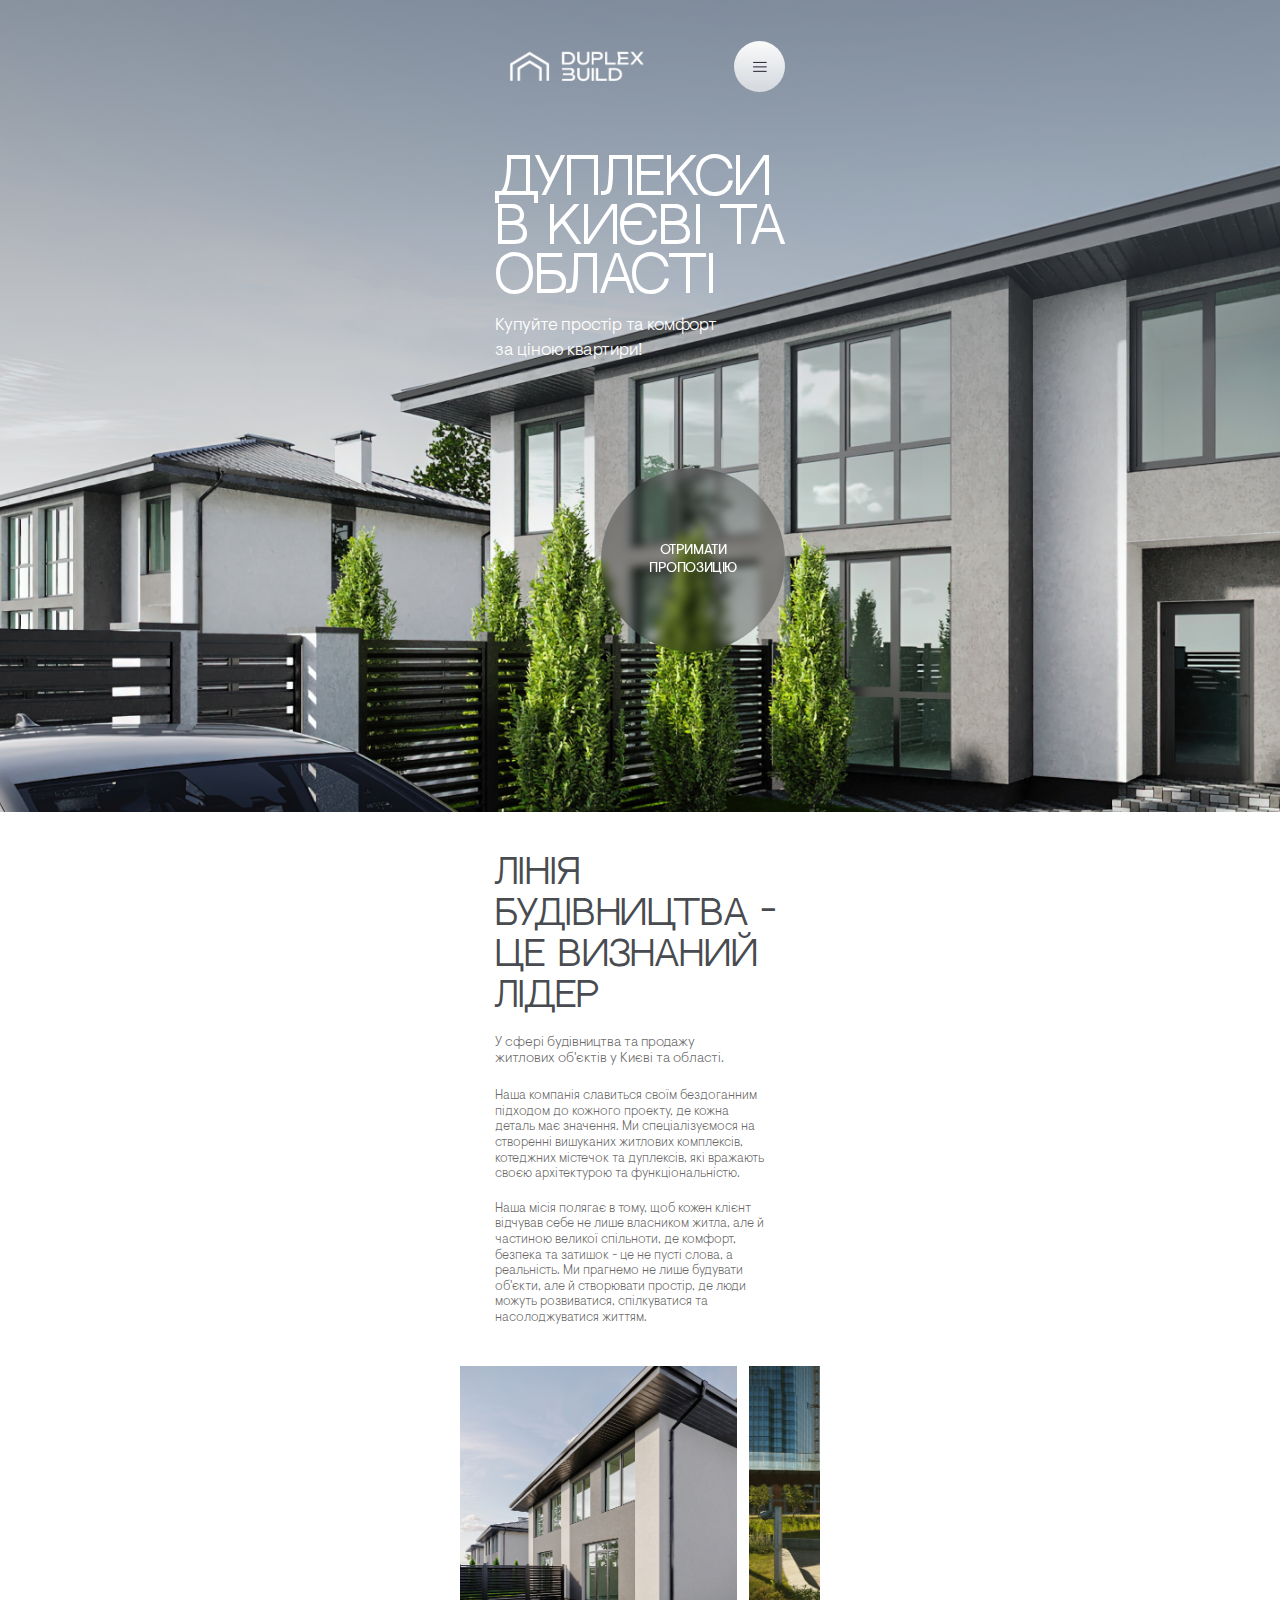
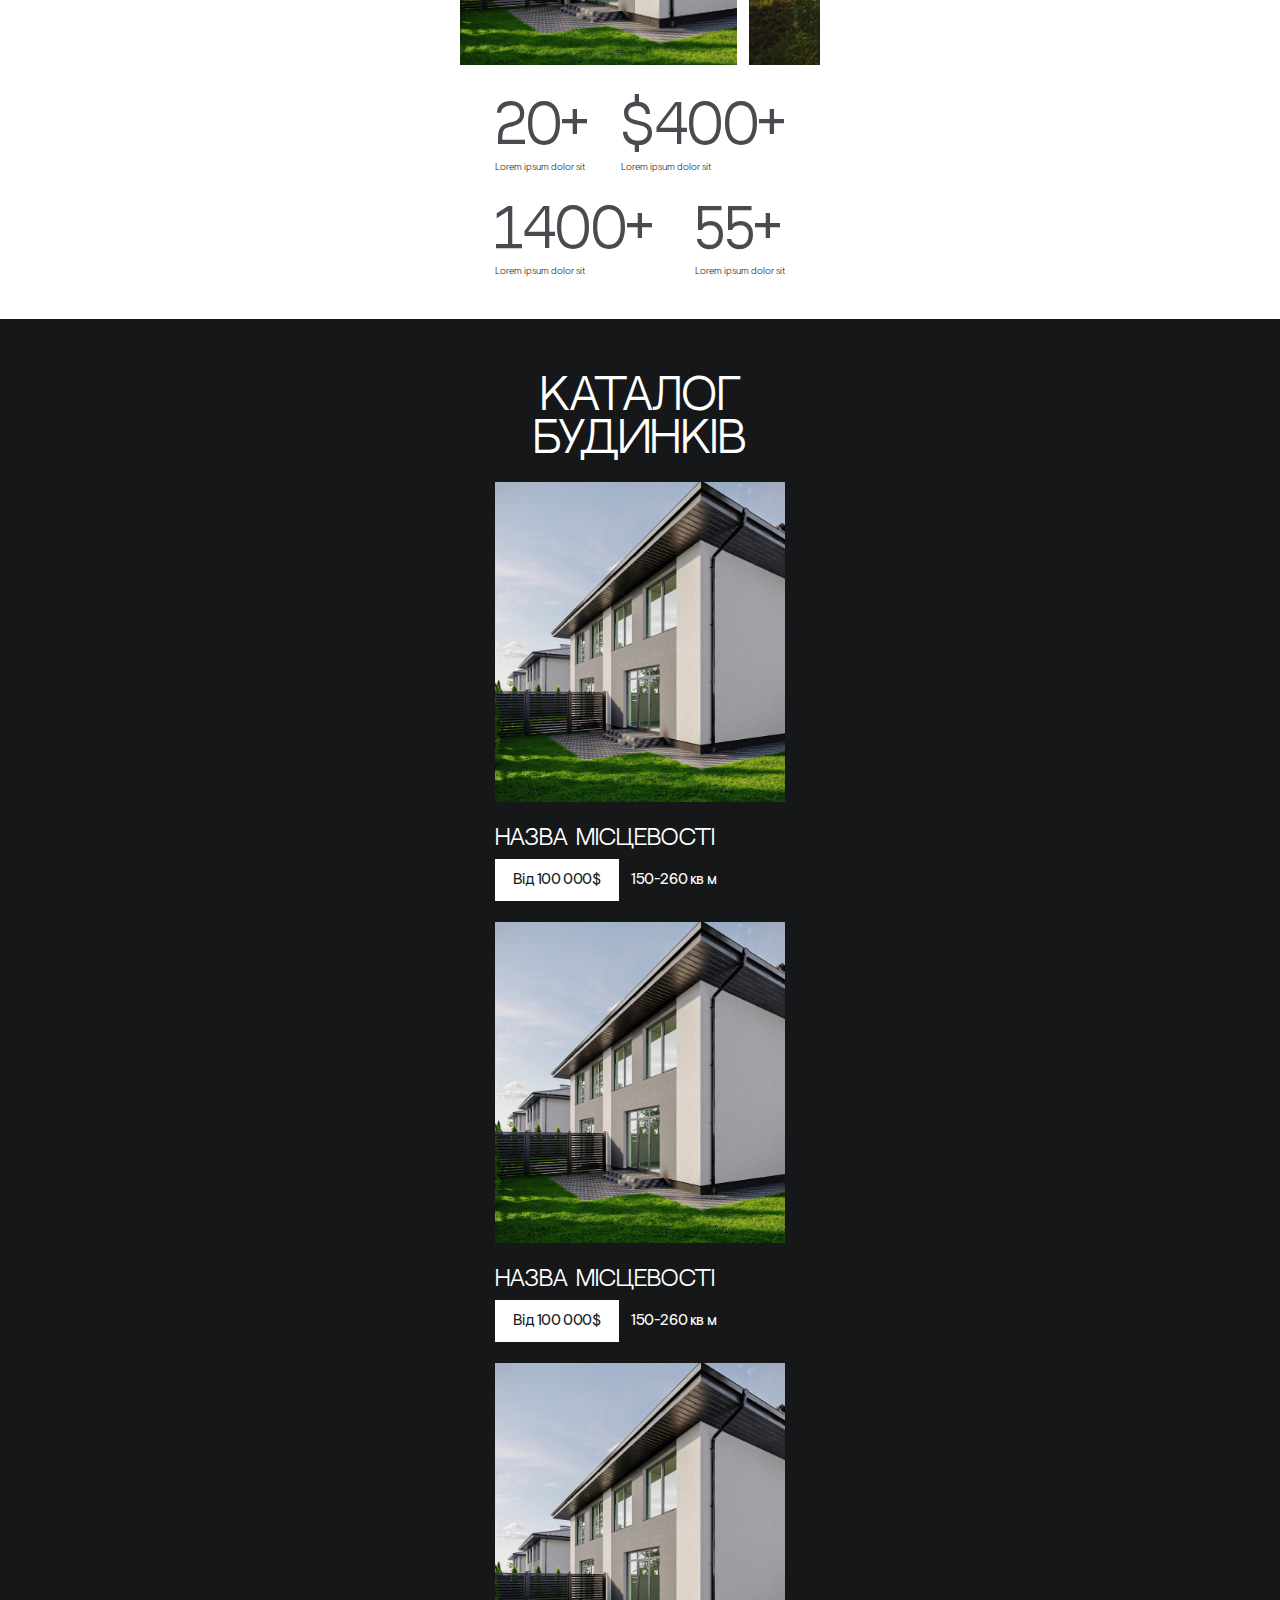
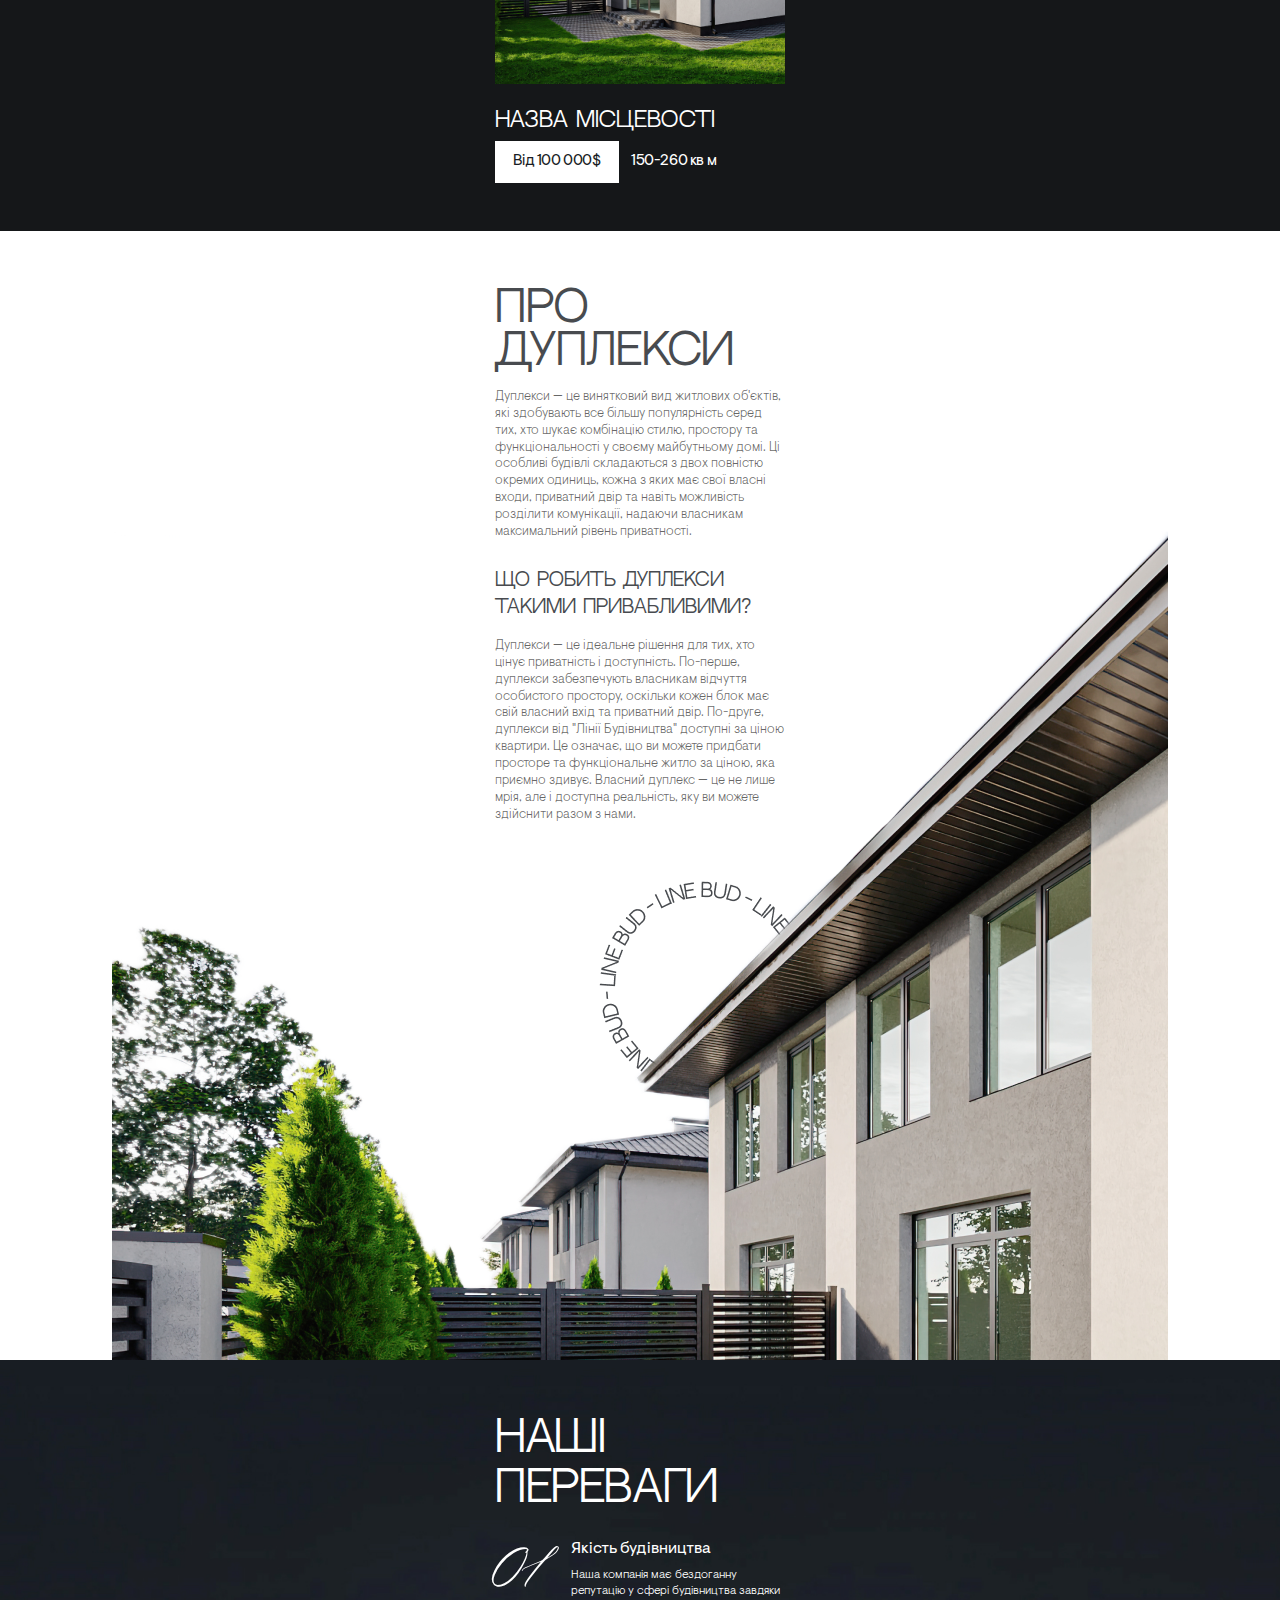
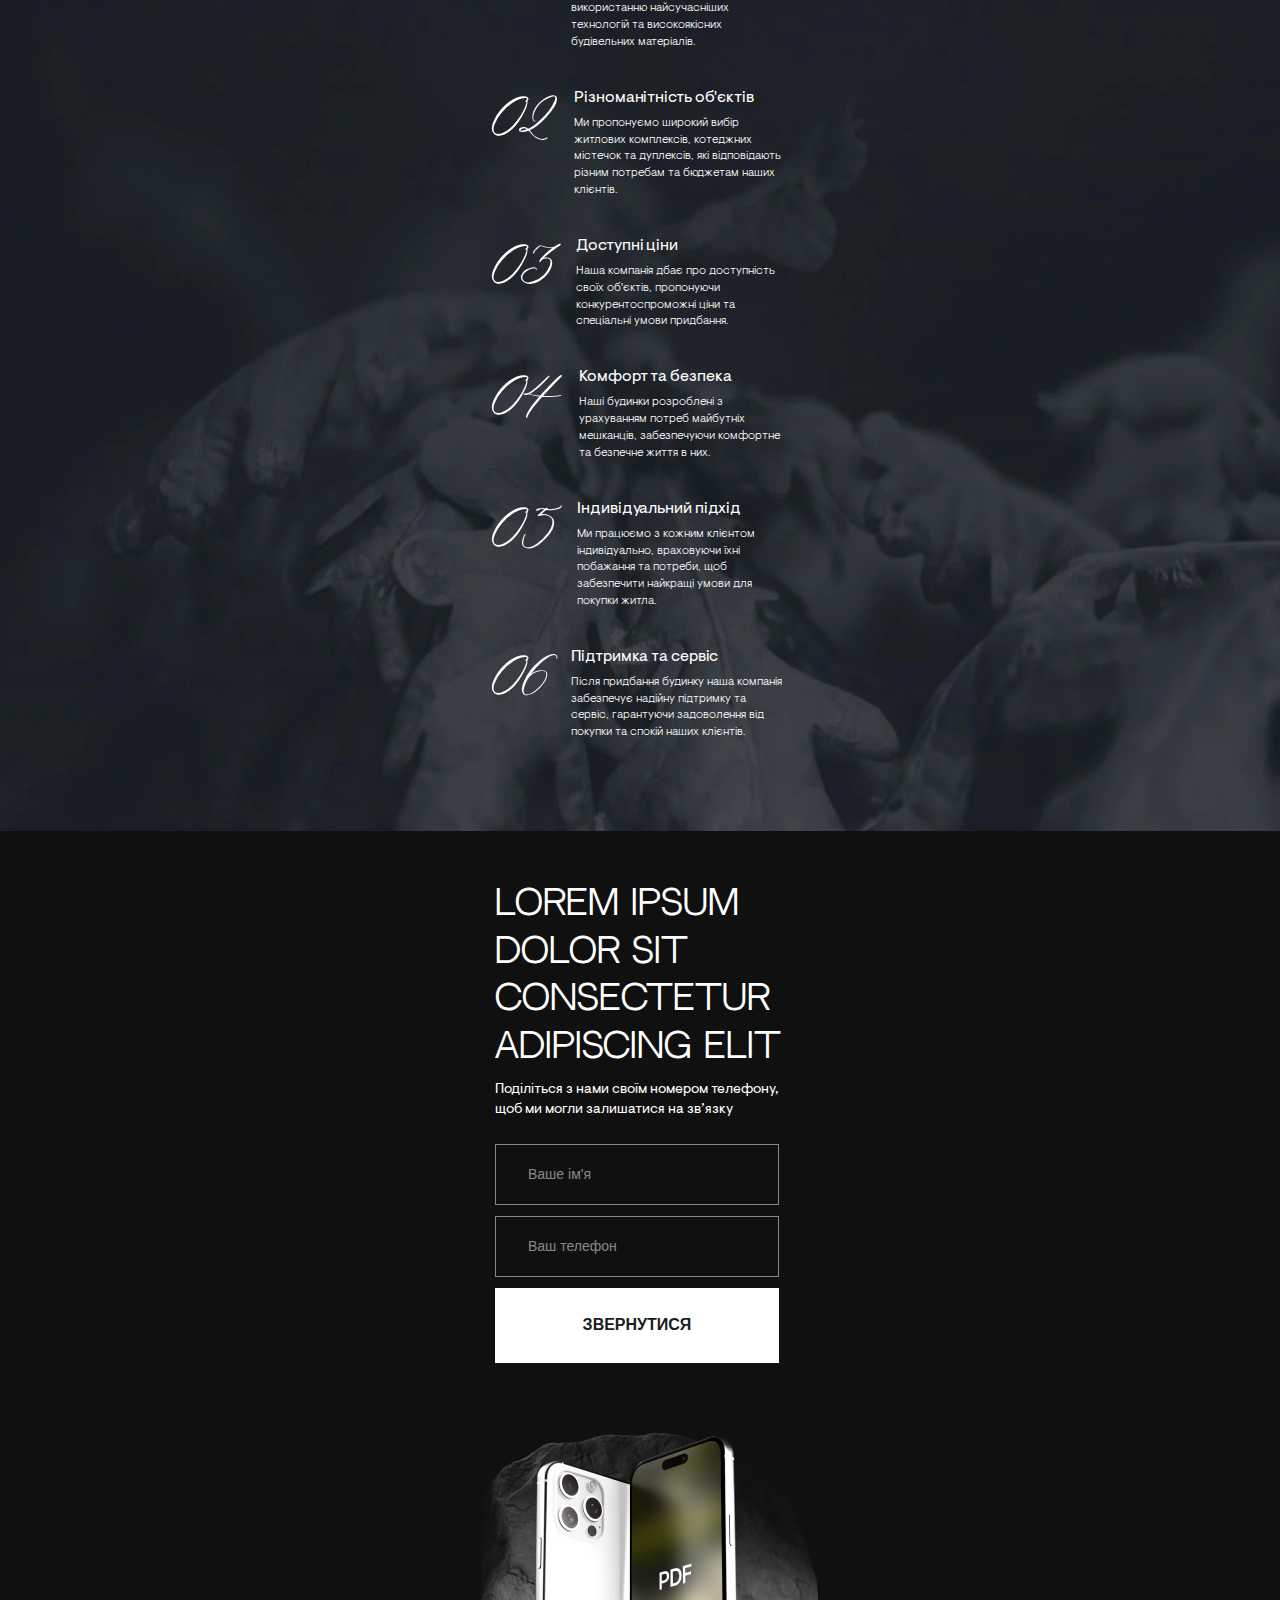
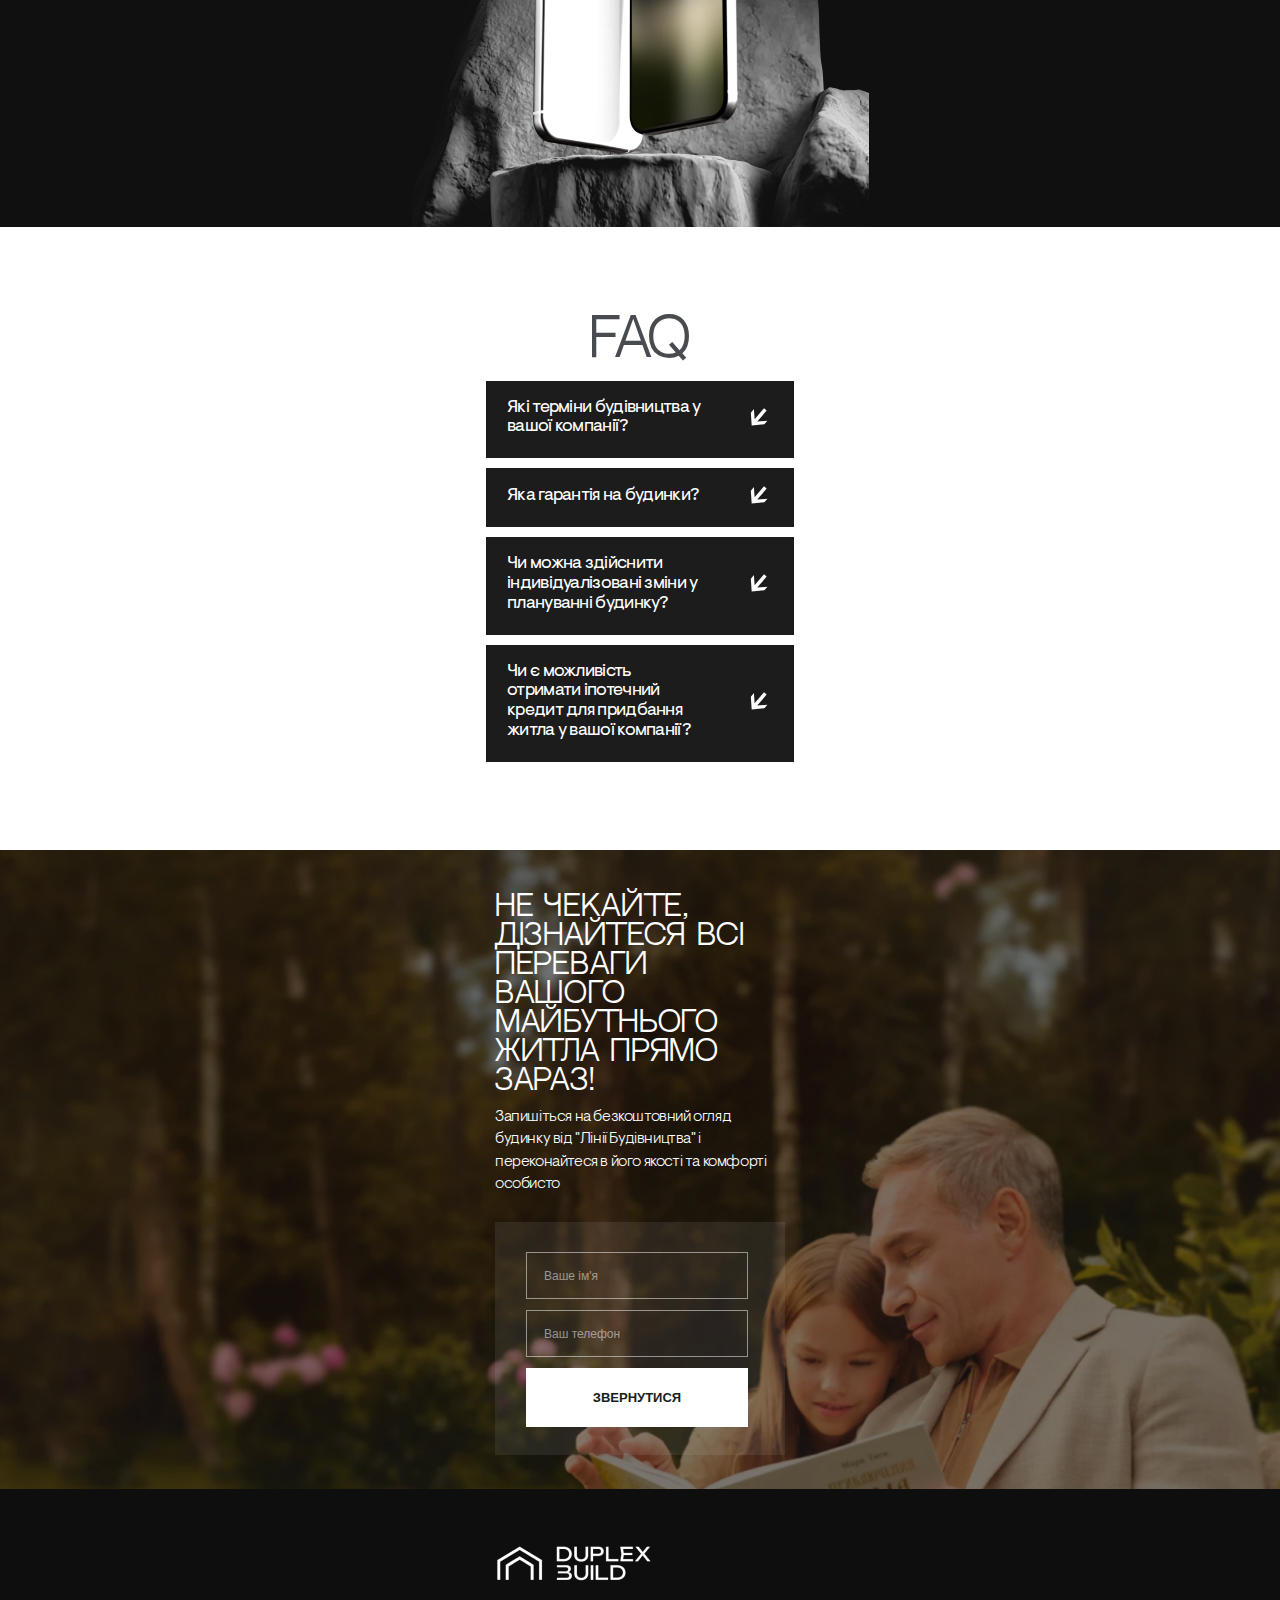
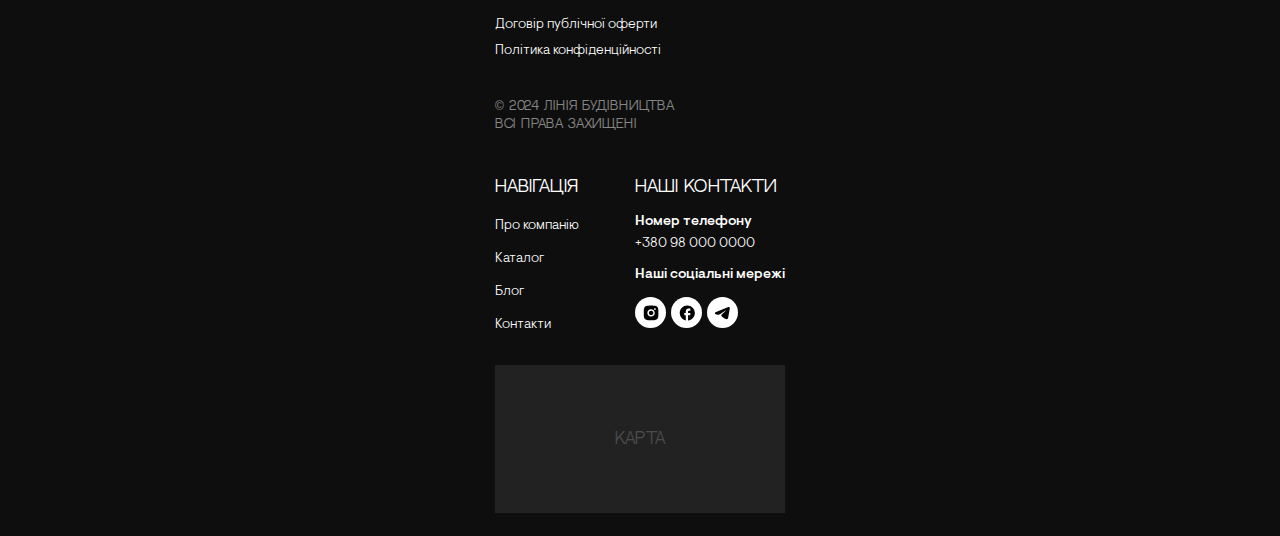
==== commit 647efefd: "2" ====
--- a/index.html
+++ b/index.html
@@ -1,5 +1,5 @@
 <!DOCTYPE html>
-<html lang="en">
+<html lang="ua">
   <head>
     <meta charset="UTF-8" />
     <meta name="viewport" content="width=device-width, initial-scale=1.0" />
@@ -10,34 +10,66 @@
   <body>
     <header class="header">
       <div class="container">
-        <div class="logo">
-          <p class="logo-main">Line</p>
-          <p class="logo-text">Lorem ipsum dolor sit</p>
-        </div>
+        <a href="./index.html" class="logo">
+          <img
+            class="logo-image"
+            src="./images/logo-desktop.png"
+            alt=""
+            width="188"
+            height="61"
+          />
+        </a>
         <nav class="menu">
           <ul class="list">
             <li class="item">
-              <p>Про компанію</p>
-            </li>
-            <li class="item">
-              <p>Каталог</p>
-            </li>
-            <li class="item">
-              <p>Блог</p>
-            </li>
-            <li class="item">
-              <p>Контакти</p>
+              <a href="./about-company.html">Про компанію</a>
+            </li>
+            <li class="item">
+              <a href="./catalog.html">Каталог</a>
+            </li>
+            <li class="item">
+              <a href="./news.html">Блог</a>
+            </li>
+            <li class="item">
+              <a href="./news.html">Контакти</a>
             </li>
           </ul>
         </nav>
         <div class="contacts">
           <ul class="soc-media-list">
-            <li><a href="#" class="item"></a></li>
-            <li><a href="#" class="item"></a></li>
-            <li><a href="#" class="item"></a></li>
+            <li>
+              <a href="#" class="item">
+                <svg class="soc-icon">
+                  <use href="./images/sprite.svg#icon-instagram"></use>
+                </svg>
+              </a>
+            </li>
+            <li>
+              <a href="#" class="item">
+                <svg class="soc-icon">
+                  <use href="./images/sprite.svg#icon-facebook"></use>
+                </svg>
+              </a>
+            </li>
+            <li>
+              <a href="#" class="item">
+                <svg class="soc-icon telegram">
+                  <use href="./images/sprite.svg#icon-telegram"></use>
+                </svg>
+              </a>
+            </li>
           </ul>
           <a href="#" class="phone-number">+38 98 000 0000</a>
         </div>
+        <button
+          class="menu-btn js-open-menu"
+          aria-expanded="false"
+          aria-controls="mobile-menu"
+        >
+          <svg class="burger" width="16" height="12">
+            <use href="./images/sprite.svg#icon-burger"></use>
+          </svg>
+        </button>
       </div>
     </header>
 
@@ -51,7 +83,10 @@
             </p>
             <div class="line"></div>
           </div>
-          <button class="button">Отримати<br/> пропозицію</button>
+          <button class="button">
+            Отримати<br />
+            пропозицію
+          </button>
         </div>
       </section>
 
@@ -60,15 +95,33 @@
           <div class="about-us_text-box">
             <div class="about-us_title-box">
               <h2 class="title">Лінія будівництва - це визнаний Лідер</h2>
-              <p class="description">У сфері будівництва та продажу житлових об'єктів у Києві та області.</p>
+              <p class="description">
+                У сфері будівництва та продажу житлових об'єктів у Києві та
+                області.
+              </p>
             </div>
-            <p class="text first">Наша компанія славиться своїм бездоганним підходом до кожного проекту, де кожна деталь має значення. Ми спеціалізуємося на створенні вишуканих житлових комплексів, котеджних містечок та дуплексів, які вражають своєю архітектурою та функціональністю.</p>
-            <p class="text second">Наша місія полягає в тому, щоб кожен клієнт відчував себе не лише власником житла, але й частиною великої спільноти, де комфорт, безпека та затишок - це не пусті слова, а реальність. Ми прагнемо не лише будувати об'єкти, але й створювати простір, де люди можуть розвиватися, спілкуватися та насолоджуватися життям.</p>
-          </div>
-          <div class="images-box">
-            <img class="image" src="./images/about-us-first.jpg" alt="">
-            <img class="image" src="./images/about-us-second.jpg" alt="">
-          </div>
+            <p class="text first">
+              Наша компанія славиться своїм бездоганним підходом до кожного
+              проекту, де кожна деталь має значення. Ми спеціалізуємося на
+              створенні вишуканих житлових комплексів, котеджних містечок та
+              дуплексів, які вражають своєю архітектурою та функціональністю.
+            </p>
+            <p class="text second">
+              Наша місія полягає в тому, щоб кожен клієнт відчував себе не лише
+              власником житла, але й частиною великої спільноти, де комфорт,
+              безпека та затишок - це не пусті слова, а реальність. Ми прагнемо
+              не лише будувати об'єкти, але й створювати простір, де люди можуть
+              розвиватися, спілкуватися та насолоджуватися життям.
+            </p>
+          </div>
+        </div>
+
+        <div class="images-box">
+          <img class="image" src="./images/home/about-us-first.jpg" alt="" />
+          <img class="image" src="./images/home/about-us-second.jpg" alt="" />
+        </div>
+
+        <div class="container">
           <div class="numbers-box">
             <ul class="list">
               <li class="item">
@@ -94,45 +147,49 @@
 
       <section class="catalog">
         <div class="container">
-          <h2 class="title">
-            Каталог будинків
-          </h2>
+          <h2 class="title">Каталог будинків</h2>
           <ul class="list">
             <li class="item">
-              <img class="image" src="./images/house-image.jpg" alt="">
-              <p class="house-name">Назва місцевості</p>
-              <div class="box">
-                <div class="info-box">
-                  <div class="price-box">
-                    <p class="price">Від 100 000$</p>
+              <a href="./object-details.html">
+                <img class="image" src="./images/home/house-image.jpg" alt="" />
+                <p class="house-name">Назва місцевості</p>
+                <div class="box">
+                  <div class="info-box">
+                    <div class="price-box">
+                      <p class="price">Від 100 000$</p>
+                    </div>
+                    <p class="square">150-260 кв м</p>
                   </div>
-                  <p class="square">150-260 кв м</p>
                 </div>
-              </div>
-            </li>
-            <li class="item">
-              <img class="image" src="./images/house-image.jpg" alt="">
-              <p class="house-name">Назва місцевості</p>
-              <div class="box">
-                <div class="info-box">
-                  <div class="price-box">
-                    <p class="price">Від 100 000$</p>
+              </a>
+            </li>
+            <li class="item">
+              <a href="./object-details.html">
+                <img class="image" src="./images/home/house-image.jpg" alt="" />
+                <p class="house-name">Назва місцевості</p>
+                <div class="box">
+                  <div class="info-box">
+                    <div class="price-box">
+                      <p class="price">Від 100 000$</p>
+                    </div>
+                    <p class="square">150-260 кв м</p>
                   </div>
-                  <p class="square">150-260 кв м</p>
                 </div>
-              </div>
-            </li>
-            <li class="item">
-              <img class="image" src="./images/house-image.jpg" alt="">
-              <p class="house-name">Назва місцевості</p>
-              <div class="box">
-                <div class="info-box">
-                  <div class="price-box">
-                    <p class="price">Від 100 000$</p>
+              </a>
+            </li>
+            <li class="item">
+              <a href="./object-details.html">
+                <img class="image" src="./images/home/house-image.jpg" alt="" />
+                <p class="house-name">Назва місцевості</p>
+                <div class="box">
+                  <div class="info-box">
+                    <div class="price-box">
+                      <p class="price">Від 100 000$</p>
+                    </div>
+                    <p class="square">150-260 кв м</p>
                   </div>
-                  <p class="square">150-260 кв м</p>
                 </div>
-              </div>
+              </a>
             </li>
           </ul>
         </div>
@@ -141,14 +198,32 @@
       <section class="about-duplex">
         <div class="container">
           <div class="text-box">
-            <h2 class="title">Про дуплекси</h1>
-            <p class="description">Дуплекси — це винятковий вид житлових об'єктів, які здобувають все більшу популярність серед тих, хто шукає комбінацію стилю, простору та функціональності у своєму майбутньому домі. Ці особливі будівлі складаються з двох повністю окремих одиниць, кожна з яких має свої власні входи, приватний двір та навіть можливість розділити комунікації, надаючи власникам максимальний рівень приватності.</p>
+            <h2 class="title">Про дуплекси</h2>
+            <p class="description">
+              Дуплекси — це винятковий вид житлових об'єктів, які здобувають все
+              більшу популярність серед тих, хто шукає комбінацію стилю,
+              простору та функціональності у своєму майбутньому домі. Ці
+              особливі будівлі складаються з двох повністю окремих одиниць,
+              кожна з яких має свої власні входи, приватний двір та навіть
+              можливість розділити комунікації, надаючи власникам максимальний
+              рівень приватності.
+            </p>
           </div>
           <div class="subscription-box">
             <h3 class="subtitle">Що робить дуплекси такими привабливими?</h3>
-            <p class="description second">Дуплекси — це ідеальне рішення для тих, хто цінує приватність і доступність. По-перше, дуплекси забезпечують власникам відчуття особистого простору, оскільки кожен блок має свій власний вхід та приватний двір. По-друге, дуплекси від "Лінії Будівництва"  доступні за ціною квартири. Це означає, що ви можете придбати просторе та функціональне житло за ціною, яка приємно здивує. Власний дуплекс — це не лише мрія, але і доступна реальність, яку ви можете здійснити разом з нами.</p>
-          </div>
-        </div>
+            <p class="description second">
+              Дуплекси — це ідеальне рішення для тих, хто цінує приватність і
+              доступність. По-перше, дуплекси забезпечують власникам відчуття
+              особистого простору, оскільки кожен блок має свій власний вхід та
+              приватний двір. По-друге, дуплекси від "Лінії Будівництва"
+              доступні за ціною квартири. Це означає, що ви можете придбати
+              просторе та функціональне житло за ціною, яка приємно здивує.
+              Власний дуплекс — це не лише мрія, але і доступна реальність, яку
+              ви можете здійснити разом з нами.
+            </p>
+          </div>
+        </div>
+        <!-- <img class="about-image" src="./images/home/about-duplex-mobile.png" alt=""> -->
       </section>
 
       <section class="advantages">
@@ -159,42 +234,64 @@
               <p class="number">01</p>
               <div class="text">
                 <p class="item-title">Якість будівництва</p>
-                <p class="description">Наша компанія має бездоганну репутацію у сфері будівництва завдяки використанню найсучасніших технологій та високоякісних будівельних матеріалів.</p>
+                <p class="description">
+                  Наша компанія має бездоганну репутацію у сфері будівництва
+                  завдяки використанню найсучасніших технологій та високоякісних
+                  будівельних матеріалів.
+                </p>
               </div>
             </li>
             <li class="item">
               <p class="number">02</p>
               <div class="text">
                 <p class="item-title">Різноманітність об'єктів</p>
-                <p class="description">Ми пропонуємо широкий вибір житлових комплексів, котеджних містечок та дуплексів, які відповідають різним потребам та бюджетам наших клієнтів.</p>
+                <p class="description">
+                  Ми пропонуємо широкий вибір житлових комплексів, котеджних
+                  містечок та дуплексів, які відповідають різним потребам та
+                  бюджетам наших клієнтів.
+                </p>
               </div>
             </li>
             <li class="item">
               <p class="number">03</p>
               <div class="text">
                 <p class="item-title">Доступні ціни</p>
-                <p class="description">Наша компанія дбає про доступність своїх об'єктів, пропонуючи конкурентоспроможні ціни та спеціальні умови придбання.</p>
+                <p class="description">
+                  Наша компанія дбає про доступність своїх об'єктів, пропонуючи
+                  конкурентоспроможні ціни та спеціальні умови придбання.
+                </p>
               </div>
             </li>
             <li class="item">
               <p class="number">04</p>
               <div class="text">
                 <p class="item-title">Комфорт та безпека</p>
-                <p class="description">Наші будинки розроблені з урахуванням потреб майбутніх мешканців, забезпечуючи комфортне та безпечне життя в них.</p>
+                <p class="description">
+                  Наші будинки розроблені з урахуванням потреб майбутніх
+                  мешканців, забезпечуючи комфортне та безпечне життя в них.
+                </p>
               </div>
             </li>
             <li class="item">
               <p class="number">05</p>
               <div class="text">
                 <p class="item-title">Індивідуальний підхід</p>
-                <p class="description">Ми працюємо з кожним клієнтом індивідуально, враховуючи їхні побажання та потреби, щоб забезпечити найкращі умови для покупки житла.</p>
+                <p class="description">
+                  Ми працюємо з кожним клієнтом індивідуально, враховуючи їхні
+                  побажання та потреби, щоб забезпечити найкращі умови для
+                  покупки житла.
+                </p>
               </div>
             </li>
             <li class="item">
               <p class="number">06</p>
               <div class="text">
                 <p class="item-title">Підтримка та сервіс</p>
-                <p class="description">Після придбання будинку наша компанія забезпечує надійну підтримку та сервіс, гарантуючи задоволення від покупки та спокій наших клієнтів.</p>
+                <p class="description">
+                  Після придбання будинку наша компанія забезпечує надійну
+                  підтримку та сервіс, гарантуючи задоволення від покупки та
+                  спокій наших клієнтів.
+                </p>
               </div>
             </li>
           </ul>
@@ -203,14 +300,17 @@
 
       <section class="contact-us">
         <div class="container">
-          <h2 class="title">Lorem ipsum dolor sit consectetur adipiscing elit</h2>
-          <p class="description">Поділіться з нами своїм номером телефону, щоб ми могли залишатися на зв’язку</p>
+          <h2 class="title">
+            Lorem ipsum dolor sit consectetur adipiscing elit
+          </h2>
+          <p class="description">
+            Поділіться з нами своїм номером телефону, щоб ми могли залишатися на
+            зв’язку
+          </p>
           <form class="form">
-            <input class="form-input" type="text" placeholder="Ваше ім'я">
-            <input class="form-input" type="text" placeholder="Ваш телефон">
-            <button type="submit" class="submit-button">
-              Звернутися
-            </button>
+            <input class="form-input" type="text" placeholder="Ваше ім'я" />
+            <input class="form-input" type="text" placeholder="Ваш телефон" />
+            <button type="submit" class="submit-button">Звернутися</button>
           </form>
         </div>
       </section>
@@ -224,50 +324,82 @@
                 <h4 class="item-title">
                   Які терміни будівництва у вашої компанії?
                 </h4>
-                <button class="toogle-button" type="button">+</button>
-              </div>
+                <button class="toggle-button" type="button">
+                  <svg class="icon-toggle">
+                    <use href="./images/sprite.svg#icon-faq-arrow"></use>
+                  </svg>
+                </button>
+              </div>
+              <div class="line"></div>
               <div class="item-answer">
                 <p class="answer-text">
-                  Терміни будівництва залежать від конкретного проєкту. Зазвичай ми намагаємося завершити будівництво в обумовлені терміни, проте деякі фактори, такі як погодні умови або затримки з постачанням матеріалів, можуть впливати на графік.
+                  Терміни будівництва залежать від конкретного проєкту. Зазвичай
+                  ми намагаємося завершити будівництво в обумовлені терміни,
+                  проте деякі фактори, такі як погодні умови або затримки з
+                  постачанням матеріалів, можуть впливати на графік.
+                </p>
+              </div>
+            </li>
+            <li class="item">
+              <div class="item-container">
+                <h4 class="item-title">Яка гарантія на будинки?</h4>
+                <button class="toggle-button" type="button">
+                  <svg class="icon-toggle">
+                    <use href="./images/sprite.svg#icon-faq-arrow"></use>
+                  </svg>
+                </button>
+              </div>
+              <div class="line"></div>
+              <div class="item-answer">
+                <p class="answer-text">
+                  Терміни будівництва залежать від конкретного проєкту. Зазвичай
+                  ми намагаємося завершити будівництво в обумовлені терміни,
+                  проте деякі фактори, такі як погодні умови або затримки з
+                  постачанням матеріалів, можуть впливати на графік.
                 </p>
               </div>
             </li>
             <li class="item">
               <div class="item-container">
                 <h4 class="item-title">
-                  Яка гарантія на будинки?
+                  Чи можна здійснити індивідуалізовані зміни у плануванні
+                  будинку?
                 </h4>
-                <button class="toogle-button" type="button">+</button>
-              </div>
+                <button class="toggle-button" type="button">
+                  <svg class="icon-toggle">
+                    <use href="./images/sprite.svg#icon-faq-arrow"></use>
+                  </svg>
+                </button>
+              </div>
+              <div class="line"></div>
               <div class="item-answer">
                 <p class="answer-text">
-                  Терміни будівництва залежать від конкретного проєкту. Зазвичай ми намагаємося завершити будівництво в обумовлені терміни, проте деякі фактори, такі як погодні умови або затримки з постачанням матеріалів, можуть впливати на графік.
+                  Терміни будівництва залежать від конкретного проєкту. Зазвичай
+                  ми намагаємося завершити будівництво в обумовлені терміни,
+                  проте деякі фактори, такі як погодні умови або затримки з
+                  постачанням матеріалів, можуть впливати на графік.
                 </p>
               </div>
             </li>
             <li class="item">
               <div class="item-container">
                 <h4 class="item-title">
-                  Чи можна здійснити індивідуалізовані зміни у плануванні будинку?
+                  Чи є можливість отримати іпотечний кредит для придбання житла
+                  у вашої компанії?
                 </h4>
-                <button class="toogle-button" type="button">+</button>
-              </div>
+                <button class="toggle-button" type="button">
+                  <svg class="icon-toggle">
+                    <use href="./images/sprite.svg#icon-faq-arrow"></use>
+                  </svg>
+                </button>
+              </div>
+              <div class="line"></div>
               <div class="item-answer">
                 <p class="answer-text">
-                  Терміни будівництва залежать від конкретного проєкту. Зазвичай ми намагаємося завершити будівництво в обумовлені терміни, проте деякі фактори, такі як погодні умови або затримки з постачанням матеріалів, можуть впливати на графік.
-                </p>
-              </div>
-            </li>
-            <li class="item">
-              <div class="item-container">
-                <h4 class="item-title">
-                  Чи є можливість отримати іпотечний кредит для придбання житла у вашої компанії?
-                </h4>
-                <button class="toogle-button" type="button">+</button>
-              </div>
-              <div class="item-answer">
-                <p class="answer-text">
-                  Терміни будівництва залежать від конкретного проєкту. Зазвичай ми намагаємося завершити будівництво в обумовлені терміни, проте деякі фактори, такі як погодні умови або затримки з постачанням матеріалів, можуть впливати на графік.
+                  Терміни будівництва залежать від конкретного проєкту. Зазвичай
+                  ми намагаємося завершити будівництво в обумовлені терміни,
+                  проте деякі фактори, такі як погодні умови або затримки з
+                  постачанням матеріалів, можуть впливати на графік.
                 </p>
               </div>
             </li>
@@ -278,48 +410,60 @@
       <section class="request">
         <div class="container">
           <div class="text-box">
-            <h2 class="title">Не чекайте, дізнайтеся всі переваги вашого майбутнього житла прямо зараз!</h2>
-            <p class="description">Запишіться на безкоштовний огляд будинку від "Лінії Будівництва" і переконайтеся в його якості та комфорті особисто</p>
+            <h2 class="title">
+              Не чекайте, дізнайтеся всі переваги вашого майбутнього житла прямо
+              зараз!
+            </h2>
+            <p class="description">
+              Запишіться на безкоштовний огляд будинку від "Лінії Будівництва" і
+              переконайтеся в його якості та комфорті особисто
+            </p>
           </div>
           <div class="form-box">
             <form class="form">
-              <input class="form-input" type="text" placeholder="Ваше ім'я">
-              <input class="form-input" type="text" placeholder="Ваш телефон">
-              <button type="submit" class="submit-button">
-                Звернутися
-              </button>
+              <input class="form-input" type="text" placeholder="Ваше ім'я" />
+              <input class="form-input" type="text" placeholder="Ваш телефон" />
+              <button type="submit" class="submit-button">Звернутися</button>
             </form>
           </div>
         </div>
       </section>
+
+      <div class="menu-container js-menu-container"></div>
     </main>
 
     <footer class="footer">
       <div class="container">
         <div class="info">
-          <div class="logo">
-            <p class="logo-main">Line</p>
-            <p class="logo-text">Lorem ipsum dolor sit</p>
-          </div>
+          <a href="./index.html" class="logo">
+            <img
+              src="./images/logo-desktop.png"
+              alt=""
+              width="188"
+              height="61"
+            />
+          </a>
           <a class="info-link">Договір публічної оферти</a>
           <a class="info-link">Політика конфіденційності</a>
-          <p class="copyright">© 2024 Лінія Будівництва<br/>
-            Всі права захищені</p>
+          <p class="copyright">
+            © 2024 Лінія Будівництва<br />
+            Всі права захищені
+          </p>
         </div>
         <div class="navigation">
           <p class="title">Навігація</p>
           <ul class="list">
             <li class="item">
-              <a href="#">Про компанію</a>
-            </li>
-            <li class="item">
-              <a href="#">Каталог</a>
-            </li>
-            <li class="item">
-              <a href="#">Блог</a>
-            </li>
-            <li class="item">
-              <a href="#">Контакти</a>
+              <a href="./about-company.html">Про компанію</a>
+            </li>
+            <li class="item">
+              <a href="./catalog.html">Каталог</a>
+            </li>
+            <li class="item">
+              <a href="./news.html">Блог</a>
+            </li>
+            <li class="item">
+              <a href="">Контакти</a>
             </li>
           </ul>
         </div>
@@ -329,13 +473,33 @@
           <a href="#" class="number-link">+380 98 000 0000</a>
           <p class="soc-media-title">Наші соціальні мережі</p>
           <ul class="soc-media-list">
-            <li><a href="#" class="item"></a></li>
-            <li><a href="#" class="item"></a></li>
-            <li><a href="#" class="item"></a></li>
+            <li>
+              <a href="#" class="item">
+                <svg class="soc-icon">
+                  <use href="./images/sprite.svg#icon-instagram"></use>
+                </svg>
+              </a>
+            </li>
+            <li>
+              <a href="#" class="item">
+                <svg class="soc-icon">
+                  <use href="./images/sprite.svg#icon-facebook"></use>
+                </svg>
+              </a>
+            </li>
+            <li>
+              <a href="#" class="item">
+                <svg class="soc-icon telegram">
+                  <use href="./images/sprite.svg#icon-telegram"></use>
+                </svg>
+              </a>
+            </li>
           </ul>
         </div>
         <div class="map">Карта</div>
       </div>
     </footer>
+
+    <script src="./js/faq-toggle.js"></script>
   </body>
 </html>
--- a/css/style.css
+++ b/css/style.css
@@ -23,6 +23,12 @@
 }
 
 @font-face {
+  font-family: "VisueltPro";
+  src: url("../fonts/VisueltPro-Bold.woff") format("woff");
+  font-weight: 700;
+}
+
+@font-face {
   font-family: "WonderGardenScript";
   src: url("../fonts/WonderGardenScript-Regular.woff") format("woff");
   font-weight: 400;
@@ -32,6 +38,12 @@
   font-family: "ShtolzlBook";
   src: url("../fonts/Stolzl-Book.woff") format("woff");
   font-weight: 400;
+}
+
+@font-face {
+  font-family: "ShtolzlRegular";
+  src: url("../fonts/Stolzl-Regular.woff") format("woff");
+  font-weight: 500;
 }
 
 @font-face {
@@ -60,6 +72,7 @@
   display: block;
   max-width: 100%;
   height: auto;
+  object-fit: cover;
 }
 
 button {
@@ -72,55 +85,65 @@
 }
 
 .container {
-  width: 1440px;
-  padding-left: 110px;
-  padding-right: 110px;
+  max-width: 360px;
+  padding-left: 35px;
+  padding-right: 35px;
   margin-left: auto;
   margin-right: auto;
 }
 
+@media screen and (min-width: 1440px) {
+  .container {
+    max-width: 1440px;
+    padding-left: 110px;
+    padding-right: 110px;
+  }
+}
+
 .uppercase {
   text-transform: uppercase;
 }
 
 .header {
   width: 100%;
-  padding-top: 55px;
+  padding-top: 40px;
   position: absolute;
   top: 0;
   left: 0;
 }
 
+@media screen and (min-width: 1440px) {
+  .header {
+    padding-top: 55px;
+  }
+}
+
 .header .container {
   display: flex;
   align-items: center;
   justify-content: space-between;
-  margin-left: auto;
-  margin-right: auto;
-}
-
-.header .logo {
-  display: flex;
-  gap: 15px;
-  align-items: center;
-}
-
-.header .logo-main {
-  font-family: "NeutralFace", sans-serif;
-  font-weight: 400;
-  font-size: 35px;
-  letter-spacing: -0.1px;
-  color: #fff;
-}
-
-.header .logo-text {
-  font-family: "VisueltPro", sans-serif;
-  font-weight: 400;
-  font-size: 12px;
-  letter-spacing: -0.4px;
-  width: 80px;
-  color: #fff;
-  margin-top: 5px;
+}
+
+.header .logo-image {
+  width: 164px;
+  height: 53px;
+}
+
+@media screen and (min-width: 1440px) {
+  .header .logo-image {
+    width: 188px;
+    height: 61px;
+  }
+}
+
+.header .menu {
+  display: none;
+}
+
+@media screen and (min-width: 1440px) {
+  .header .menu {
+    display: block;
+  }
 }
 
 .header .menu .list {
@@ -129,7 +152,7 @@
   gap: 60px;
 }
 
-.header .menu .list .item p {
+.header .menu .list .item a {
   font-family: "VisueltPro";
   font-weight: 400;
   letter-spacing: -0.6px;
@@ -138,8 +161,14 @@
 }
 
 .header .contacts {
-  display: flex;
-  gap: 17px;
+  display: none;
+}
+
+@media screen and (min-width: 1440px) {
+  .header .contacts {
+    display: flex;
+    gap: 17px;
+  }
 }
 
 .header .soc-media-list {
@@ -149,13 +178,24 @@
 }
 
 .header .soc-media-list .item {
-  display: block;
+  display: flex;
+  justify-content: center;
+  align-items: center;
   width: 36px;
   height: 36px;
   background-color: #fff;
   border-radius: 50%;
 }
 
+.header .soc-media-list .soc-icon {
+  width: 16px;
+  height: 16px;
+}
+
+.header .soc-media-list .soc-icon.telegram {
+  margin-right: 2px;
+}
+
 .header .contacts .phone-number {
   color: #fff;
   margin-top: 10px;
@@ -165,50 +205,116 @@
   letter-spacing: -0.6px;
 }
 
+.header .menu-btn {
+  display: flex;
+  align-items: center;
+  justify-content: center;
+  border: none;
+  border-radius: 50%;
+  width: 51px;
+  height: 51px;
+  background-image: linear-gradient(
+    180deg,
+    rgb(250, 250, 250) 0%,
+    rgb(215, 219, 224) 90%
+  );
+}
+
+.burger {
+  stroke: #1b1b29;
+}
+
+@media screen and (min-width: 1440px) {
+  .header .menu-btn {
+    display: none;
+  }
+}
+
 .hero {
-  padding-top: 168px;
-  padding-bottom: 148px;
-  background-image: linear-gradient(180deg, rgba(88, 100, 115, 0.70) 0%, rgba(88, 100, 115, 0) 100%), url("../images/hero-background-desktop.jpg");
+  padding-top: 155px;
+  padding-bottom: 160px;
+  background-image: linear-gradient(
+      180deg,
+      rgba(88, 100, 115, 0.6) 0%,
+      rgba(88, 100, 115, 0) 70%
+    ),
+    url("../images/home/hero-background-desktop.jpg");
   background-position: center;
   background-repeat: no-repeat;
   background-size: cover;
 }
 
+@media screen and (min-width: 1440px) {
+  .hero {
+    padding-top: 168px;
+    padding-bottom: 148px;
+  }
+}
+
 .hero-box {
-  margin-bottom: 67px;
-  display: flex;
-  align-items: start;
+  margin-bottom: 104px;
+}
+
+@media screen and (min-width: 1440px) {
+  .hero-box {
+    margin-bottom: 67px;
+    display: flex;
+    align-items: start;
+  }
 }
 
 .hero .title {
+  margin-bottom: 12px;
   font-family: "NeutralFace";
   font-weight: 400;
-  font-size: 85px;
-  width: 515px;
+  font-size: 49px;
   letter-spacing: -0.4px;
   line-height: 1;
   color: #fff;
-  margin-right: 20px;
+}
+
+@media screen and (min-width: 1440px) {
+  .hero .title {
+    margin-bottom: 0;
+    font-size: 85px;
+    width: 515px;
+    margin-right: 20px;
+  }
 }
 
 .hero .description {
   font-family: "VisueltPro";
   font-weight: 300;
   letter-spacing: -0.2px;
-  font-size: 28px;
-  color: #fff;
-  width: 220px;
+  font-size: 18px;
+  color: #fff;
+  width: 240px;
   line-height: 1.4;
 }
 
+@media screen and (min-width: 1440px) {
+  .hero .description {
+    font-size: 28px;
+    width: 220px;
+    line-height: 1.4;
+  }
+}
+
 .hero .line {
-  margin-top: 55px;
-  margin-left: auto;
-  margin-right: 24px;
-  width: 371px;
-  height: 2px;
-  background-color: #fff;
-  opacity: 0.3;
+  display: none;
+}
+
+@media screen and (min-width: 1440px) {
+  .hero .line {
+    display: block;
+    margin-top: 55px;
+    margin-left: auto;
+    margin-right: 24px;
+    width: 371px;
+    height: 2px;
+    background-color: #fff;
+    opacity: 0.3;
+  }
 }
 
 .hero .button {
@@ -219,357 +325,720 @@
   background-color: rgba(0, 0, 0, 0.3);
   border: none;
   border-radius: 50%;
-  width: 275px;
-  height: 275px;
-  backdrop-filter: blur(5px);
+  width: 184px;
+  height: 184px;
+  backdrop-filter: blur(4px);
+  -webkit-backdrop-filter: blur(4px);
   font-family: "VisueltPro", sans-serif;
   font-weight: 400;
   color: #fff;
   text-transform: uppercase;
-  font-size: 22px;
+  font-size: 14px;
   letter-spacing: -0.4px;
-  line-height: 1.1;
+  line-height: 1.3;
+}
+
+@media screen and (min-width: 1440px) {
+  .hero .button {
+    width: 275px;
+    height: 275px;
+    font-size: 22px;
+    letter-spacing: -0.4px;
+  }
 }
 
 .about-us {
-  padding-top: 72px;
-  padding-bottom: 90px;
+  padding-top: 41px;
+  padding-bottom: 42px;
+}
+
+@media screen and (min-width: 1440px) {
+  .about-us {
+    padding-top: 72px;
+    padding-bottom: 90px;
+  }
 }
 
 .about-us_text-box {
-  margin-bottom: 57px;
-  display: flex;
-}
-
-.about-us_title-box {
-  position: relative;
+  margin-bottom: 41px;
+}
+
+@media screen and (min-width: 1440px) {
+  .about-us_text-box {
+    margin-bottom: 57px;
+    display: flex;
+  }
+}
+
+@media screen and (min-width: 1440px) {
+  .about-us_title-box {
+    position: relative;
+  }
 }
 
 .about-us .title {
-  margin-right: 60px;
-  font-family: 'NeutralFace', sans-serif;
-  font-weight: 400;
-  font-size: 68px;
+  margin-bottom: 18px;
+  font-family: "NeutralFace", sans-serif;
+  font-weight: 400;
+  font-size: 34px;
   letter-spacing: -0.1px;
   line-height: 1.2;
-  width: 600px;
-  color: #484B4F;
+  color: #484b4f;
+}
+
+@media screen and (min-width: 1440px) {
+  .about-us .title {
+    margin-bottom: 0;
+    margin-right: 60px;
+    font-size: 68px;
+    letter-spacing: -0.1px;
+    line-height: 1.2;
+    width: 600px;
+  }
 }
 
 .about-us .description {
+  margin-bottom: 20px;
+  font-family: "VisueltPro", sans-serif;
+  font-weight: 300;
+  font-size: 14px;
+  width: 253px;
+  color: rgba(0, 0, 0, 0.6);
+  line-height: 1.2;
+}
+
+@media screen and (min-width: 1440px) {
+  .about-us .description {
+    margin-bottom: 0;
+    position: absolute;
+    bottom: 0;
+    right: 85px;
+    font-size: 21px;
+    width: 350px;
+    line-height: 1.3;
+  }
+}
+
+.about-us .text {
+  font-family: "VisueltPro", sans-serif;
+  font-weight: 300;
+  font-size: 13px;
+  color: rgba(0, 0, 0, 0.6);
+  line-height: 1.2;
+}
+
+@media screen and (min-width: 1440px) {
+  .about-us .text {
+    margin-top: auto;
+    font-size: 18px;
+    line-height: 1.3;
+  }
+}
+
+.about-us .text.first {
+  width: 273px;
+  margin-bottom: 19px;
+}
+
+@media screen and (min-width: 1440px) {
+  .about-us .text.first {
+    margin-right: 45px;
+    width: 232px;
+  }
+}
+
+.about-us .text.second {
+  width: 280px;
+}
+
+@media screen and (min-width: 1440px) {
+  .about-us .text.second {
+    width: 266px;
+  }
+}
+
+.about-us .images-box {
+  margin-left: auto;
+  margin-right: auto;
+  width: 360px;
+  overflow-x: auto;
+  margin-bottom: 42px;
+  display: flex;
+  gap: 12px;
+}
+
+.about-us .images-box::-webkit-scrollbar {
+  width: 0;
+  height: 0;
+}
+
+@media screen and (min-width: 1440px) {
+  .about-us .images-box {
+    width: 1220px;
+    margin-bottom: 80px;
+    gap: 26px;
+  }
+}
+
+.about-us .image:first-child {
+  width: 277px;
+}
+
+@media screen and (min-width: 1440px) {
+  .about-us .image:first-child {
+    width: 592px;
+  }
+}
+
+.about-us .image:last-child {
+  width: 281px;
+}
+
+@media screen and (min-width: 1440px) {
+  .about-us .image:last-child {
+    width: 602px;
+  }
+}
+
+.numbers-box .list {
+  display: flex;
+  flex-wrap: wrap;
+  justify-content: space-between;
+  align-items: center;
+  row-gap: 38px;
+}
+
+@media screen and (min-width: 1440px) {
+  .numbers-box .list {
+    display: flex;
+    justify-content: space-between;
+    align-items: center;
+  }
+}
+
+.about-us .numbers-box .number {
+  margin-bottom: 15px;
+  font-family: "NeutralFace", sans-serif;
+  font-weight: 400;
+  font-size: 52px;
+  letter-spacing: -0.4px;
+  line-height: 0.78;
+  color: #484b4f;
+}
+
+@media screen and (min-width: 1440px) {
+  .about-us .numbers-box .number {
+    margin-bottom: 30px;
+    font-size: 92px;
+  }
+}
+
+.about-us .numbers-box .number-description {
+  font-family: "VisueltPro", sans-serif;
+  font-weight: 300;
+  font-size: 10px;
+  color: #282929;
+}
+
+@media screen and (min-width: 1440px) {
+  .about-us .numbers-box .number-description {
+    font-size: 19px;
+  }
+}
+
+.catalog {
+  background-color: #151719;
+  padding-top: 56px;
+  padding-bottom: 48px;
+}
+
+@media screen and (min-width: 1440px) {
+  .catalog {
+    padding-top: 102px;
+    padding-bottom: 112px;
+  }
+}
+
+.catalog .title {
+  font-family: "NeutralFace", sans-serif;
+  font-weight: 400;
+  font-size: 42px;
+  text-align: center;
+  color: #fff;
+  letter-spacing: -0.1px;
+  margin-bottom: 21px;
+}
+
+@media screen and (min-width: 1440px) {
+  .catalog .title {
+    font-size: 68px;
+    text-align: left;
+    margin-bottom: 47px;
+  }
+}
+
+.catalog .list {
+  display: flex;
+  flex-direction: column;
+  gap: 21px;
+}
+
+@media screen and (min-width: 1440px) {
+  .catalog .list {
+    flex-direction: row;
+    justify-content: space-between;
+  }
+}
+
+.catalog .image {
+  margin-bottom: 25px;
+}
+
+@media screen and (min-width: 1440px) {
+  .catalog .image {
+    margin-bottom: 32px;
+  }
+}
+
+.catalog .house-name {
+  margin-bottom: 10px;
+  font-family: "NeutralFace", sans-serif;
+  font-weight: 400;
+  color: #fff;
+  font-size: 21px;
+}
+
+@media screen and (min-width: 1440px) {
+  .catalog .house-name {
+    margin-bottom: 14px;
+    font-size: 27px;
+  }
+}
+
+.catalog .info-box {
+  display: flex;
+  align-items: center;
+}
+
+.catalog .price-box {
+  margin-right: 12px;
+  width: 124px;
+  height: 42px;
+  display: flex;
+  align-items: center;
+  justify-content: center;
+  background-color: #fff;
+}
+
+@media screen and (min-width: 1440px) {
+  .catalog .price-box {
+    margin-right: 16px;
+    width: 162px;
+    height: 55px;
+  }
+}
+
+.catalog .price {
+  font-family: "VisueltPro", sans-serif;
+  font-weight: 400;
+  font-size: 15px;
+  letter-spacing: -0.4px;
+  color: #181d24;
+}
+
+@media screen and (min-width: 1440px) {
+  .catalog .price {
+    font-size: 20px;
+  }
+}
+
+.catalog .square {
+  font-family: "VisueltPro", sans-serif;
+  font-weight: 400;
+  font-size: 15px;
+  letter-spacing: -0.4px;
+  color: #fff;
+}
+
+@media screen and (min-width: 1440px) {
+  .catalog .square {
+    font-size: 20px;
+  }
+}
+
+.about-duplex {
+  position: relative;
+  overflow: hidden;
+}
+
+.about-image {
   position: absolute;
   bottom: 0;
-  right: 85px;
-  font-family: 'VisueltPro', sans-serif;
+  right: -266px;
+  min-width: 1056px;
+  height: 847px;
+}
+
+@media screen and (min-width: 1440px) {
+  .about-image {
+    display: none;
+  }
+}
+
+.about-duplex {
+  background-image: url("../images/home/about-duplex-mobile.png");
+  background-position: bottom 0px right -266px;
+  background-repeat: no-repeat;
+  padding-top: 56px;
+  padding-bottom: 536px;
+}
+
+/* @media screen and (min-width: 800px) {
+  .about-duplex {
+    background-image: url("../images/home/about-duplex-mobile.png");
+    background-position: bottom 0px right -131px;
+  }
+} */
+
+@media screen and (min-width: 788px) {
+  .about-duplex {
+    background-image: url("../images/home/about-duplex-mobile.png");
+    background-position: bottom;
+  }
+}
+
+@media screen and (min-width: 1440px) {
+  .about-duplex {
+    background-image: url("../images/home/about-duplex-background.jpg");
+    background-position: center;
+    background-size: cover;
+    padding-top: 95px;
+    padding-bottom: 500px;
+  }
+}
+
+.about-duplex .text-box {
+  margin-bottom: 26px;
+}
+
+@media screen and (min-width: 1440px) {
+  .about-duplex .text-box {
+    margin-bottom: 0;
+    display: flex;
+    gap: 84px;
+  }
+}
+
+.about-duplex .title {
+  font-family: "NeutralFace", sans-serif;
+  font-weight: 400;
+  font-size: 42px;
+  color: #484b4f;
+  margin-bottom: 16px;
+}
+
+@media screen and (min-width: 1440px) {
+  .about-duplex .title {
+    font-size: 108px;
+    width: 608px;
+    text-align: right;
+    margin-bottom: 20px;
+  }
+}
+
+.about-duplex .description {
+  font-family: "VisueltPro", sans-serif;
   font-weight: 300;
-  font-size: 21px;
-  width: 350px;
+  font-size: 13px;
   color: rgba(0, 0, 0, 0.6);
   line-height: 1.3;
 }
 
-.about-us .text {
-  margin-top: auto;
-  font-family: 'VisueltPro', sans-serif;
-  font-weight: 300;
+@media screen and (min-width: 1440px) {
+  .about-duplex .description {
+    font-size: 19px;
+    width: 419px;
+    line-height: 1.4;
+  }
+}
+
+@media screen and (min-width: 1440px) {
+  .about-duplex .text-box .description {
+    margin-top: 20px;
+  }
+}
+
+@media screen and (min-width: 1440px) {
+  .about-duplex .subscription-box {
+    margin-left: 150px;
+  }
+}
+
+.about-duplex .subtitle {
+  font-family: "NeutralFace", sans-serif;
+  font-weight: 400;
   font-size: 18px;
-  color: rgba(0, 0, 0, 0.6);
-  line-height: 1.3;
-}
-
-.about-us .text.first {
-  margin-right: 45px;
-  width: 232px;
-}
-
-.about-us .text.second {
-  width: 266px;
-}
-
-.about-us .images-box {
-  margin-bottom: 80px;
-  display: flex;
-  gap: 26px;
-}
-
-.numbers-box .list {
-  display: flex;
-  justify-content: space-between;
-  align-items: center;
-}
-
-.about-us .numbers-box .number {
-  margin-bottom: 30px;
-  font-family: "NeutralFace", sans-serif;
-  font-weight: 400;
-  font-size: 92px;
-  letter-spacing: -0.4px;
-  line-height: 0.78;
-  color: #484B4F;
-}
-
-.about-us .numbers-box .number-description {
-  font-family: "VisueltPro", sans-serif;
-  font-weight: 300;
-  font-size: 19px;
-  color: #282929;
-}
-
-.catalog {
-  background-color: #151719;
-  padding-top: 102px;
-  padding-bottom: 112px;
-}
-
-.catalog .title {
-  font-family: 'NeutralFace', sans-serif;
-  font-weight: 400;
-  font-size: 68px;
-  color: #fff;
-  letter-spacing: -0.1px;
-  margin-bottom: 47px;
-}
-
-.catalog .list {
-  display: flex;
-  justify-content: space-between;
-}
-
-.catalog .image {
-  margin-bottom: 32px;
-}
-
-.catalog .house-name {
-  margin-bottom: 14px;
-  font-family: 'NeutralFace', sans-serif;
-  font-weight: 400;
-  color: #fff;
-  font-size: 27px;
-}
-
-.catalog .info-box {
-  display: flex;
-  align-items: center;
-}
-
-.catalog .price-box {
-  margin-right: 16px;
-  width: 162px;
-  height: 55px;
-  display: flex;
-  align-items: center;
-  justify-content: center;
-  background-color: #fff;
-}
-
-.catalog .price {
-  font-family: "VisueltPro", sans-serif;
-  font-weight: 400;
-  font-size: 20px;
-  letter-spacing: -0.4px;
-  color: #181D24;
-}
-
-.catalog .square {
-  font-family: "VisueltPro", sans-serif;
-  font-weight: 400;
-  font-size: 20px;
-  letter-spacing: -0.4px;
-  color: #fff;
-}
-
-.about-duplex {
-  background-image: url("../images/about-duplex-background.jpg");
+  line-height: 1.5;
+  color: #484b4f;
+  margin-bottom: 17px;
+}
+
+@media screen and (min-width: 1440px) {
+  .about-duplex .subtitle {
+    font-size: 29px;
+    width: 420px;
+    text-align: right;
+    margin-bottom: 13px;
+  }
+}
+
+@media screen and (min-width: 1440px) {
+  .about-duplex .description.second {
+    text-align: right;
+    width: 380px;
+    margin-left: 40px;
+  }
+}
+
+.advantages {
+  padding-top: 54px;
+  padding-bottom: 69px;
+  background-image: url("../images/home/advantages-background-desktop.jpg");
   background-position: center;
   background-repeat: no-repeat;
   background-size: cover;
-  padding-top: 95px;
-  padding-bottom: 500px;
-}
-
-.about-duplex .text-box {
-  display: flex;
-  gap: 84px;
-}
-
-.about-duplex .title {
-  font-family: "NeutralFace", sans-serif;
-  font-weight: 400;
-  font-size: 108px;
-  width: 608px;
-  text-align: right;
-  color: #484B4F;
-  margin-bottom: 20px;
-}
-
-.about-duplex .description {
-  font-family: "VisueltPro", sans-serif;
-  font-weight: 300;
-  font-size: 19px;
-  color: rgba(0, 0, 0, 0.6);
-  width: 419px;
-  line-height: 1.4;
-}
-
-.about-duplex .text-box .description {
-  margin-top: 20px;
-}
-
-.about-duplex .subscription-box {
-  margin-left: 150px;
-}
-
-.about-duplex .subtitle {
-  font-family: "NeutralFace", sans-serif;
-  font-weight: 400;
-  font-size: 29px;
-  line-height: 1.5;
-  width: 420px;
-  text-align: right;
-  color: #484B4F;
-  margin-bottom: 13px;
-}
-
-.about-duplex .description.second {
-  text-align: right;
-  width: 380px;
-  margin-left: 40px;
-}
-
-.advantages {
-  padding-top: 127px;
-  padding-bottom: 154px;
-  background-image: url("../images/advantages-background-desktop.jpg");
-  background-position: center;
-  background-repeat: no-repeat;
-  background-size: cover;
-}
-
-.advantages .container {
-  position: relative;
-  /* display: flex;
-  gap: 87px; */
+}
+
+@media screen and (min-width: 1440px) {
+  .advantages {
+    padding-top: 127px;
+    padding-bottom: 154px;
+  }
+}
+
+@media screen and (min-width: 1440px) {
+  .advantages .container {
+    position: relative;
+  }
 }
 
 .advantages .title {
-  position: sticky;
-  top: 40px;
-  font-size: 108px;
+  margin-bottom: 26px;
+  font-size: 42px;
   color: #fff;
   line-height: 1.2;
   letter-spacing: -0.4px;
-  width: 550px;
+}
+
+@media screen and (min-width: 1440px) {
+  .advantages .title {
+    margin-bottom: 0;
+    position: sticky;
+    top: 40px;
+    font-size: 108px;
+    width: 550px;
+  }
+}
+
+.advantages .list {
+  display: flex;
+  flex-direction: column;
+  gap: 17px;
+}
+
+@media screen and (min-width: 1440px) {
+  .advantages .list {
+    gap: 30px;
+    margin-top: -240px;
+    margin-left: 55%;
+  }
+}
+
+.advantages .item {
+  display: flex;
+  gap: 21px;
+}
+
+@media screen and (min-width: 1440px) {
+  .advantages .item {
+    gap: 34px;
+  }
 }
 
 .advantages .number {
-  font-family: 'WonderGardenScript';
-  font-size: 318px;
+  font-family: "WonderGardenScript";
+  font-size: 154px;
   letter-spacing: -0.4px;
   line-height: 0.4;
   color: #fff;
 }
 
-.advantages .list {
-  display: flex;
-  flex-direction: column;
-  gap: 30px;
-  margin-top: -240px;
-  margin-left: 55%;
-}
-
-.advantages .item {
-  display: flex;
-  gap: 34px;
+@media screen and (min-width: 1440px) {
+  .advantages .number {
+    font-size: 318px;
+  }
 }
 
 .advantages .text {
   margin-bottom: 21px;
 }
 
+@media screen and (min-width: 1440px) {
+  .advantages .text {
+    margin-bottom: 21px;
+  }
+}
+
 .advantages .item-title {
   margin-bottom: 7px;
   font-family: "VisueltPro", sans-serif;
   font-weight: 400;
-  font-size: 29px;
+  font-size: 16px;
   letter-spacing: -0.1px;
   line-height: 1.2;
   color: #fff;
 }
 
+@media screen and (min-width: 1440px) {
+  .advantages .item-title {
+    margin-bottom: 7px;
+    font-size: 29px;
+  }
+}
+
 .advantages .description {
   font-family: "VisueltPro", sans-serif;
   font-weight: 300;
-  font-size: 20px;
+  font-size: 12px;
   color: #fff;
   line-height: 1.4;
+}
+
+@media screen and (min-width: 1440px) {
+  .advantages .description {
+    font-size: 20px;
+  }
 }
 
 .contact-us {
   background-color: #101010;
-  background-image: url('../images/contact-us-background-desktop.png');
-  background-position: right bottom;
+  background-image: url("../images/home/contact-us-mobile.jpg");
+  background-position: bottom;
   background-repeat: no-repeat;
-  padding-top: 108px;
-  padding-bottom: 108px;
+  padding-top: 50px;
+  padding-bottom: 464px;
+}
+
+@media screen and (min-width: 1440px) {
+  .contact-us {
+    background-image: url("../images/home/contact-us-background-desktop.png");
+    background-position: right bottom;
+    padding-top: 108px;
+    padding-bottom: 108px;
+  }
 }
 
 .contact-us .title {
-  font-size: 68px;
-  line-height: 1.1;
+  font-size: 34px;
+  line-height: 1.4;
   letter-spacing: -0.1px;
-  width: 618px;
-  color: #fff;
-  margin-bottom: 14px;
+  color: #fff;
+  margin-bottom: 10px;
+}
+
+@media screen and (min-width: 1440px) {
+  .contact-us .title {
+    font-size: 68px;
+    line-height: 1.1;
+    width: 618px;
+    margin-bottom: 14px;
+  }
 }
 
 .contact-us .description {
   font-family: "VisueltPro", sans-serif;
   font-weight: 400;
-  font-size: 24px;
-  width: 500px;
+  font-size: 14px;
   color: #fff;
   line-height: 1.4;
-  margin-bottom: 40px;
+  margin-bottom: 23px;
+}
+
+@media screen and (min-width: 1440px) {
+  .contact-us .description {
+    font-size: 24px;
+    width: 500px;
+    margin-bottom: 40px;
+  }
 }
 
 .contact-us .form {
   display: flex;
   flex-direction: column;
-  gap: 15px;
+  gap: 11px;
+}
+
+@media screen and (min-width: 1440px) {
+  .contact-us .form {
+    gap: 15px;
+  }
 }
 
 .contact-us .form-input {
-  padding: 25px 32px 25px 32px;
-  width: 403px;
-  height: 86px;
+  padding: 18px 32px;
+  width: 284px;
+  height: 61px;
   background-color: transparent;
   border: 1px solid rgba(255, 255, 255, 0.5);
   font-family: "StolzlBook", sans-serif;
   font-weight: 400;
-  font-size: 21px;
+  font-size: 14px;
   color: rgba(255, 255, 255, 0.5);
+}
+
+@media screen and (min-width: 1440px) {
+  .contact-us .form-input {
+    padding: 25px 32px;
+    width: 403px;
+    height: 86px;
+    font-size: 21px;
+  }
 }
 
 .contact-us .form-input::placeholder {
   font-family: "StolzlBook", sans-serif;
   font-weight: 400;
-  font-size: 21px;
+  font-size: 14px;
   color: rgba(255, 255, 255, 0.5);
 }
 
+@media screen and (min-width: 1440px) {
+  .contact-us .form-input::placeholder {
+    font-size: 21px;
+  }
+}
+
 .contact-us .submit-button {
-  width: 403px;
-  height: 106px;
+  width: 284px;
+  height: 75px;
   display: flex;
   align-items: center;
   justify-content: center;
   background-color: #fff;
   border: none;
-  color: #171D22;
+  color: #171d22;
   font-family: "StolzlMedium", sans-serif;
   font-weight: 600;
-  font-size: 24px;
+  font-size: 16px;
   text-transform: uppercase;
+}
+
+@media screen and (min-width: 1440px) {
+  .contact-us .submit-button {
+    width: 403px;
+    height: 106px;
+    font-size: 24px;
+  }
 }
 
 .faq {
@@ -577,12 +1046,38 @@
   padding-bottom: 88px;
 }
 
+@media screen and (min-width: 1440px) {
+  .faq {
+    padding-top: 48px;
+    padding-bottom: 45px;
+  }
+}
+
+.faq .container {
+  padding-left: 26px;
+  padding-right: 26px;
+}
+
+@media screen and (min-width: 1440px) {
+  .faq .container {
+    padding-left: 110px;
+    padding-right: 110px;
+  }
+}
+
 .faq .title {
-  font-size: 76px;
+  font-size: 52px;
   letter-spacing: -0.6px;
-  color: #484B4F;
+  color: #484b4f;
   text-align: center;
-  margin-bottom: 38px;
+  margin-bottom: 14px;
+}
+
+@media screen and (min-width: 1440px) {
+  .faq .title {
+    font-size: 76px;
+    margin-bottom: 38px;
+  }
 }
 
 .faq .list {
@@ -592,41 +1087,82 @@
 }
 
 @media screen and (min-width: 1440px) {
-  .qustions-list {
+  .faq .list {
     gap: 14px;
   }
 }
 
+.faq .item {
+  position: relative;
+}
+
 .faq .item-container {
-  height: 109px;
-  padding-right: 33px;
-  padding-left: 57px;
+  padding-top: 18px;
+  padding-bottom: 20px;
+  padding-right: 24px;
+  padding-left: 21px;
   display: flex;
   align-items: center;
   justify-content: space-between;
-  background-color: #1C1C1C;
+  background-color: #1c1c1c;
+}
+
+@media screen and (min-width: 1440px) {
+  .faq .item-container {
+    height: 109px;
+    padding-right: 33px;
+    padding-left: 57px;
+  }
 }
 
 .faq .item-title {
   font-family: "VisueltPro", sans-serif;
   font-weight: 400;
   color: #fff;
-  font-size: 25px;
+  font-size: 18px;
   line-height: 1.1;
-}
-
-.faq .toogle-button {
-  color: #fff;
-  font-size: 30px;
-  font-weight: 700;
+  letter-spacing: -0.7px;
+  width: 200px;
+}
+
+@media screen and (min-width: 1440px) {
+  .faq .item-title {
+    width: 100%;
+    font-size: 25px;
+  }
+}
+
+.faq .toggle-button {
   background-color: transparent;
   border: none;
+}
+
+@media screen and (min-width: 1440px) {
+  .faq .toggle-button {
+    margin-bottom: 4px;
+  }
+}
+
+.faq .toggle-button.active {
+  transform: scale(-1, -1);
+}
+
+.faq .icon-toggle {
+  width: 21px;
+  height: 18px;
+}
+
+@media screen and (min-width: 1440px) {
+  .faq .icon-toggle {
+    width: 26px;
+    height: 24px;
+  }
 }
 
 .faq .item-answer {
   opacity: 0;
   transform: translateY(-100%);
-  border: 1px solid #fff;
+  background-color: #1c1c1c;
   max-height: 0;
   overflow: hidden;
   transition: max-height 300ms ease, padding 300ms ease, opacity 300ms ease,
@@ -634,134 +1170,246 @@
 }
 
 .faq .item.active .item-answer {
-  padding: 40px 50px;
+  padding: 11px 21px 27px;
   opacity: 1;
   transform: translateY(0);
   max-height: 300px;
 }
 
+@media screen and (min-width: 1440px) {
+  .faq .item.active .item-answer {
+    padding: 35px 57px 47px;
+    opacity: 1;
+    transform: translateY(0);
+    max-height: 300px;
+  }
+}
+
 .faq .item-answer .answer-text {
   color: #fff;
-  font-size: 18px;
+  font-size: 12px;
   line-height: 1.4;
+  font-family: "VisueltPro", sans-serif;
+  font-weight: 400;
+}
+
+@media screen and (min-width: 1440px) {
+  .faq .item-answer .answer-text {
+    font-size: 18px;
+    width: 1106px;
+  }
+}
+
+.faq .item.active .line {
+  position: absolute;
+  top: 70px;
+  left: 28px;
+  height: 1px;
+  width: 257px;
+  background-color: rgba(255, 255, 255, 0.17);
+}
+
+@media screen and (min-width: 1440px) {
+  .faq .item.active .line {
+    position: absolute;
+    top: 100px;
+    right: 0;
+    margin-bottom: -10px;
+    height: 1px;
+    width: 1160px;
+    margin-left: auto;
+    background-color: rgba(255, 255, 255, 0.17);
+  }
 }
 
 .request {
-  padding-top: 116px;
-  padding-bottom: 116px;
-  background-image: linear-gradient(0deg, rgba(0, 0, 0, 0.3) 0%, rgba(0, 0, 0, 0.3) 100%), url('../images/request-background-desktop.jpg');
+  padding-top: 43px;
+  padding-bottom: 34px;
+  background-image: linear-gradient(
+      0deg,
+      rgba(0, 0, 0, 0.3) 0%,
+      rgba(0, 0, 0, 0.3) 100%
+    ),
+    url("../images/home/request-background-desktop.jpg");
   background-position: center;
   background-repeat: no-repeat;
   background-size: cover;
 }
 
-.request .container {
-  display: flex;
-  align-items: center;
-  gap: 67px;
+@media screen and (min-width: 1440px) {
+  .request {
+    padding-top: 116px;
+    padding-bottom: 116px;
+  }
+}
+
+@media screen and (min-width: 1440px) {
+  .request .container {
+    display: flex;
+    align-items: center;
+    gap: 67px;
+  }
 }
 
 .request .title {
-  font-size: 54px;
-  color: #fff;
-  width: 627px;
-  margin-bottom: 7px;
+  font-size: 28px;
+  color: #fff;
+  margin-bottom: 10px;
   letter-spacing: -0.3px;
 }
 
+@media screen and (min-width: 1440px) {
+  .request .title {
+    font-size: 54px;
+    width: 627px;
+    margin-bottom: 7px;
+  }
+}
+
 .request .description {
+  margin-bottom: 27px;
   font-family: "VisueltPro", sans-serif;
   font-weight: 300;
   color: #fff;
-  font-size: 21px;
-  line-height: 1.7;
+  font-size: 16px;
+  letter-spacing: -0.4px;
+  line-height: 1.4;
+}
+
+@media screen and (min-width: 1440px) {
+  .request .description {
+    margin-bottom: 0;
+    color: #fff;
+    font-size: 21px;
+    line-height: 1.7;
+  }
 }
 
 .request .form-box {
-  width: 537px;
-  padding-top: 54px;
-  padding-bottom: 50px;
-  padding-left: 56px;
-  padding-right: 78px;
+  padding-top: 30px;
+  padding-bottom: 28px;
+  padding-left: 31px;
+  padding-right: 43px;
   background-color: rgba(217, 217, 217, 0.09);
 }
 
+@media screen and (min-width: 1440px) {
+  .request .form-box {
+    width: 537px;
+    padding-top: 54px;
+    padding-bottom: 50px;
+    padding-left: 56px;
+    padding-right: 78px;
+  }
+}
+
 .request .form {
   display: flex;
   flex-direction: column;
-  gap: 15px;
+  gap: 11px;
+}
+
+@media screen and (min-width: 1440px) {
+  .request .form {
+    gap: 15px;
+  }
 }
 
 .request .form-input {
-  padding: 25px 32px 25px 32px;
-  width: 403px;
-  height: 86px;
+  padding: 15px 17px;
+  width: 222px;
+  height: 47px;
   background-color: transparent;
   border: 1px solid rgba(255, 255, 255, 0.5);
   font-family: "StolzlBook", sans-serif;
   font-weight: 400;
-  font-size: 21px;
+  font-size: 12px;
   color: rgba(255, 255, 255, 0.5);
+}
+
+@media screen and (min-width: 1440px) {
+  .request .form-input {
+    padding: 25px 32px;
+    width: 403px;
+    height: 86px;
+    font-size: 21px;
+  }
 }
 
 .request .form-input::placeholder {
   font-family: "StolzlBook", sans-serif;
   font-weight: 400;
-  font-size: 21px;
+  font-size: 12px;
   color: rgba(255, 255, 255, 0.5);
 }
 
+@media screen and (min-width: 1440px) {
+  .request .form-input::placeholder {
+    font-size: 21px;
+  }
+}
+
 .request .submit-button {
-  width: 403px;
-  height: 106px;
+  width: 222px;
+  height: 59px;
   display: flex;
   align-items: center;
   justify-content: center;
   background-color: #fff;
   border: none;
-  color: #171D22;
+  color: #171d22;
   font-family: "StolzlMedium", sans-serif;
   font-weight: 600;
-  font-size: 24px;
+  font-size: 13px;
   text-transform: uppercase;
 }
 
+@media screen and (min-width: 1440px) {
+  .request .submit-button {
+    width: 403px;
+    height: 106px;
+    font-size: 24px;
+  }
+}
+
 .footer {
-  background-color: #0E0E0E;
-  padding-top: 71px;
-  padding-bottom: 71px;
+  background-color: #0e0e0e;
+  padding-top: 44px;
+  padding-bottom: 23px;
+}
+
+@media screen and (min-width: 1440px) {
+  .footer {
+    padding-top: 71px;
+    padding-bottom: 71px;
+  }
 }
 
 .footer .container {
   display: flex;
   justify-content: space-between;
+  flex-wrap: wrap;
 }
 
 .footer .info {
+  margin-bottom: 46px;
+  margin-right: 50px;
   display: flex;
   flex-direction: column;
+}
+
+@media screen and (min-width: 1440px) {
+  .footer .info {
+    margin-bottom: 0;
+    margin-right: 0;
+    display: flex;
+    flex-direction: column;
+  }
 }
 
 .footer .logo {
   margin-bottom: 24px;
-  display: flex;
-  align-items: center;
-  gap: 20px;
-  font-family: "VisueltPro", sans-serif;
-  font-weight: 400;
-}
-
-.footer .logo-main {
-  font-size: 47px;
-  text-transform: uppercase;
-  color: #fff;
-  letter-spacing: -4px;
-}
-
-.footer .logo-text {
-  font-size: 17px;
-  color: #fff;
-  width: 100px;
+  margin-left: -15px;
 }
 
 .footer .info .info-link {
@@ -783,24 +1431,46 @@
 
 .footer .navigation .title,
 .footer .contacts .title {
-  margin-bottom: 23px;
+  margin-bottom: 20px;
   font-family: "NeutralFace", sans-serif;
   font-weight: 400;
-  font-size: 20px;
+  font-size: 16px;
   color: #fff;
   text-transform: uppercase;
 }
 
+@media screen and (min-width: 1440px) {
+  .footer .navigation .title,
+  .footer .contacts .title {
+    margin-bottom: 23px;
+    font-size: 20px;
+  }
+}
+
 .footer .navigation .list {
   display: flex;
   flex-direction: column;
-  gap: 19px;
+  gap: 15px;
+}
+
+@media screen and (min-width: 1440px) {
+  .footer .navigation .list {
+    gap: 19px;
+  }
 }
 
 .footer .navigation .item a {
   font-family: "VisueltPro", sans-serif;
   font-weight: 300;
   color: #fff;
+  font-size: 14px;
+}
+
+@media screen and (min-width: 1440px) {
+  .footer .navigation .item a {
+    color: #fff;
+    font-size: 16px;
+  }
 }
 
 .footer .contacts .number-title,
@@ -808,8 +1478,15 @@
   margin-bottom: 8px;
   font-family: "VisueltPro", sans-serif;
   font-weight: 600;
-  font-size: 16px;
-  color: #fff;
+  font-size: 14px;
+  color: #fff;
+}
+
+@media screen and (min-width: 1440px) {
+  .footer .contacts .number-title,
+  .footer .contacts .soc-media-title {
+    font-size: 16px;
+  }
 }
 
 .footer .number-link {
@@ -817,12 +1494,26 @@
   font-family: "VisueltPro", sans-serif;
   font-weight: 300;
   color: #fff;
-  font-size: 16px;
-  margin-bottom: 21px;
+  font-size: 14px;
+  margin-bottom: 17px;
+}
+
+@media screen and (min-width: 1440px) {
+  .footer .number-link {
+    display: block;
+    font-size: 16px;
+    margin-bottom: 21px;
+  }
 }
 
 .footer .contacts .soc-media-title {
-  margin-bottom: 18px;
+  margin-bottom: 15px;
+}
+
+@media screen and (min-width: 1440px) {
+  .footer .contacts .soc-media-title {
+    margin-bottom: 18px;
+  }
 }
 
 .footer .soc-media-list {
@@ -832,22 +1523,1559 @@
 }
 
 .footer .soc-media-list .item {
-  display: block;
-  width: 36px;
-  height: 36px;
+  display: flex;
+  align-items: center;
+  justify-content: center;
+  width: 31px;
+  height: 31px;
   background-color: #fff;
   border-radius: 50%;
 }
 
+@media screen and (min-width: 1440px) {
+  .footer .soc-media-list .item {
+    width: 36px;
+    height: 36px;
+  }
+}
+
+.footer .soc-media-list .soc-icon {
+  width: 16px;
+  height: 16px;
+}
+
+.footer .soc-media-list .soc-icon.telegram {
+  margin-right: 2px;
+}
+
 .footer .map {
-  width: 425px;
-  height: 202px;
+  margin-top: 33px;
+  width: 100%;
+  height: 148px;
   background-color: rgba(217, 217, 217, 0.1);
   display: flex;
   align-items: center;
   justify-content: center;
   font-family: "NeutralFace", sans-serif;
   font-weight: 400;
-  font-size: 20px;
+  font-size: 15px;
   color: rgba(255, 255, 255, 0.2);
+}
+
+@media screen and (min-width: 1440px) {
+  .footer .map {
+    margin-top: 0;
+    width: 425px;
+    height: 202px;
+    font-size: 20px;
+  }
+}
+
+/* About Company */
+
+.about_company-hero {
+  background-color: #131313;
+  padding-top: 144px;
+  padding-bottom: 66px;
+}
+
+@media screen and (min-width: 1440px) {
+  .about_company-hero {
+    padding-top: 209px;
+    padding-bottom: 113px;
+  }
+}
+
+.about_company-hero .text-box {
+  display: flex;
+  flex-direction: column-reverse;
+  gap: 25px;
+}
+
+@media screen and (min-width: 1440px) {
+  .about_company-hero .text-box {
+    margin-bottom: 74px;
+    flex-direction: row;
+    gap: 116px;
+  }
+}
+
+.about_company-hero .left-box,
+.about_company-hero .right-box {
+  display: flex;
+  flex-direction: column;
+}
+
+.about_company-hero .left-box {
+  margin-bottom: 36px;
+}
+
+@media screen and (min-width: 1440px) {
+  .about_company-hero .left-box {
+    margin-bottom: 0;
+    margin-top: auto;
+  }
+}
+
+.about_company-hero .title {
+  margin-bottom: 10px;
+  font-size: 52px;
+  line-height: 1.1;
+  letter-spacing: -0.4px;
+  color: #fff;
+}
+
+@media screen and (min-width: 1440px) {
+  .about_company-hero .title {
+    margin-bottom: 20px;
+    font-size: 124px;
+  }
+}
+
+.about_company-hero .subtitle {
+  font-family: "NeutralFace", sans-serif;
+  font-weight: 400;
+  font-size: 16px;
+  line-height: 1.1;
+  letter-spacing: -0.1px;
+  color: #fff;
+}
+
+@media screen and (min-width: 1440px) {
+  .about_company-hero .subtitle {
+    font-size: 31px;
+  }
+}
+
+.about_company-hero .text {
+  margin-bottom: 24px;
+  font-family: "VisueltPro", sans-serif;
+  font-weight: 300;
+  font-size: 15px;
+  color: #fff;
+  line-height: 1.4;
+}
+
+@media screen and (min-width: 1440px) {
+  .about_company-hero .text {
+    width: 350px;
+    margin-bottom: 21px;
+    font-size: 20px;
+    text-align: right;
+  }
+}
+
+.about_company-hero .contact-button {
+  width: 208px;
+  height: 76px;
+  display: flex;
+  align-items: center;
+  justify-content: center;
+  background-color: transparent;
+  border: 1px solid #fff;
+  color: #fff;
+  font-family: "ShtolzlRegular", sans-serif;
+  font-weight: 500;
+  font-size: 17px;
+  text-transform: uppercase;
+}
+
+@media screen and (min-width: 1440px) {
+  .about_company-hero .contact-button {
+    margin-left: auto;
+    width: 293px;
+    height: 107px;
+    font-size: 24px;
+  }
+}
+
+@media screen and (min-width: 1440px) {
+  .about_company-hero .image.mobile {
+    display: none;
+  }
+}
+
+.about_company-hero .image.desktop {
+  display: none;
+}
+
+@media screen and (min-width: 1440px) {
+  .about_company-hero .image.desktop {
+    display: block;
+  }
+}
+
+/* About Us */
+
+.about_company-about_us {
+  padding-top: 50px;
+  padding-bottom: 54px;
+}
+
+@media screen and (min-width: 1440px) {
+  .about_company-about_us {
+    padding-top: 93px;
+    padding-bottom: 84px;
+  }
+
+  .about_company-about_us .container {
+    padding-left: 96px;
+    padding-right: 96px;
+  }
+}
+
+.about_company-about_us .top-box {
+  margin-bottom: 57px;
+}
+
+@media screen and (min-width: 1440px) {
+  .about_company-about_us .top-box {
+    margin-bottom: 82px;
+    display: flex;
+    align-items: center;
+    justify-content: space-between;
+  }
+
+  .about_company-about_us .bottom-box {
+    display: flex;
+    align-items: center;
+    gap: 70px;
+  }
+}
+
+.about_company-about_us .title {
+  font-size: 52px;
+  letter-spacing: -0.1px;
+  margin-bottom: 24px;
+  color: #484b4f;
+}
+
+@media screen and (min-width: 1440px) {
+  .about_company-about_us .title {
+    font-size: 68px;
+    margin-bottom: 0;
+  }
+}
+
+.about_company-about_us .text {
+  font-family: "VisueltPro", sans-serif;
+  font-weight: 300;
+  font-size: 13px;
+  line-height: 1.3;
+  color: rgba(0, 0, 0, 0.6);
+}
+
+@media screen and (min-width: 1440px) {
+  .about_company-about_us .text {
+    font-size: 18px;
+  }
+}
+
+.about_company-about_us .top-box .text.first,
+.about_company-about_us .bottom-box .text.first {
+  margin-bottom: 20px;
+}
+
+@media screen and (min-width: 1440px) {
+  .about_company-about_us .top-box .text.first {
+    margin-bottom: 0;
+    width: 396px;
+  }
+
+  .about_company-about_us .top-box .text.second {
+    width: 434px;
+  }
+
+  .about_company-about_us .bottom-box .text.first {
+    margin-bottom: 30px;
+  }
+
+  .about_company-about_us .bottom-box .text {
+    width: 675px;
+  }
+}
+
+.about_company-about_us .subtitle {
+  margin-bottom: 19px;
+  font-family: "NeutralFace", sans-serif;
+  font-weight: 400;
+  font-size: 24px;
+  line-height: 1.3;
+  color: #484b4f;
+}
+
+@media screen and (min-width: 1440px) {
+  .about_company-about_us .subtitle {
+    width: 470px;
+    margin-bottom: 0;
+    font-size: 39px;
+  }
+}
+
+.about_company-about_us .gallery-box {
+  margin-bottom: 41px;
+  overflow-x: auto;
+}
+
+@media screen and (min-width: 1440px) {
+  .about_company-about_us .gallery-box {
+    margin-bottom: 76px;
+  }
+}
+
+.about_company-about_us .gallery {
+  width: 771px;
+  display: flex;
+}
+
+@media screen and (min-width: 1440px) {
+  .about_company-about_us .gallery {
+    width: 1795px;
+  }
+}
+
+.about_company-about_us .gallery .image {
+  clip-path: polygon(10% 0%, 100% 0%, 90% 100%, 0% 100%);
+  width: 266px;
+  height: 218px;
+  margin-left: -20px;
+}
+
+@media screen and (min-width: 1440px) {
+  .about_company-about_us .gallery .image {
+    clip-path: polygon(10% 0%, 100% 0%, 90% 100%, 0% 100%);
+    width: 585px;
+    height: 480px;
+    margin-left: -40px;
+  }
+}
+
+/* About Company Benefits */
+
+.about_company-benefits {
+  padding-top: 40px;
+  padding-bottom: 43px;
+  background-color: #f4f4f4;
+}
+
+@media screen and (min-width: 1440px) {
+  .about_company-benefits {
+    padding-top: 85px;
+    padding-bottom: 75px;
+    background-color: #f4f4f4;
+  }
+}
+
+.about_company-benefits .numbers-box .list {
+  display: flex;
+  flex-wrap: wrap;
+  justify-content: space-between;
+  align-items: center;
+  row-gap: 38px;
+}
+
+@media screen and (min-width: 1440px) {
+  .about_company-benefits .numbers-box .list {
+    display: flex;
+    justify-content: space-between;
+    align-items: center;
+  }
+}
+
+.about_company-benefits .numbers-box .number {
+  margin-bottom: 15px;
+  font-family: "NeutralFace", sans-serif;
+  font-weight: 400;
+  font-size: 52px;
+  letter-spacing: -0.4px;
+  line-height: 0.78;
+  color: #484b4f;
+}
+
+@media screen and (min-width: 1440px) {
+  .about_company-benefits .numbers-box .number {
+    margin-bottom: 30px;
+    font-size: 92px;
+  }
+}
+
+.about_company-benefits .numbers-box .number-description {
+  font-family: "VisueltPro", sans-serif;
+  font-weight: 300;
+  font-size: 10px;
+  color: #282929;
+}
+
+@media screen and (min-width: 1440px) {
+  .about_company-benefits .numbers-box .number-description {
+    font-size: 19px;
+  }
+}
+
+/* About company Slider gallery */
+
+.about_company-slider_gallery {
+  padding-top: 32px;
+  padding-bottom: 20px;
+}
+
+@media screen and (min-width: 1440px) {
+  .about_company-slider_gallery {
+    padding-top: 14px;
+    padding-bottom: 20px;
+  }
+}
+
+.about_company-slider_gallery .container {
+  padding-left: 18px;
+  padding-right: 17px;
+}
+
+@media screen and (min-width: 1440px) {
+  .about_company-slider_gallery .container {
+    padding-left: 35px;
+    padding-right: 35px;
+  }
+}
+
+.about_company-slider_gallery .slider-box {
+  position: relative;
+}
+
+.about_company-slider_gallery .slider-images {
+  overflow-x: auto;
+  display: flex;
+  gap: 10px;
+}
+
+@media screen and (min-width: 1440px) {
+  .about_company-slider_gallery .slider-images {
+    gap: 15px;
+  }
+}
+
+.about_company-slider_gallery .image {
+  width: 325px;
+  height: 530px;
+  object-fit: cover;
+}
+
+@media screen and (min-width: 1440px) {
+  .about_company-slider_gallery .image {
+    width: 677px;
+    height: 677px;
+  }
+}
+
+.about_company-slider_gallery .slider-controls {
+  position: absolute;
+  top: 0;
+  left: 0;
+  display: flex;
+  width: 100%;
+  justify-content: space-between;
+}
+
+.about_company-slider_gallery .slider-controls .btn {
+  width: 116px;
+  height: 68px;
+  border: none;
+  background-color: #fff;
+}
+
+@media screen and (min-width: 1440px) {
+  .about_company-slider_gallery .slider-controls .btn {
+    width: 182px;
+    height: 107px;
+  }
+}
+
+.about_company-slider_gallery .slider-controls .arrow-icon {
+  width: 36px;
+  height: 10px;
+}
+
+@media screen and (min-width: 1440px) {
+  .about_company-slider_gallery .slider-controls .arrow-icon {
+    width: 56px;
+    height: 20px;
+  }
+}
+
+/* Catalog Hero */
+
+.catalog-hero {
+  padding-top: 145px;
+  padding-bottom: 50px;
+  background-color: #131313;
+}
+
+@media screen and (min-width: 1440px) {
+  .catalog-hero {
+    padding-top: 216px;
+    padding-bottom: 80px;
+  }
+}
+
+.catalog-hero .title {
+  font-size: 52px;
+  margin-bottom: 30px;
+  letter-spacing: -0.4px;
+  line-height: 1.2;
+  color: #fff;
+}
+
+@media screen and (min-width: 1440px) {
+  .catalog-hero .title {
+    font-size: 124px;
+    margin-bottom: 71px;
+  }
+}
+
+.catalog-hero .list {
+  display: flex;
+  flex-direction: column;
+  gap: 21px;
+}
+
+@media screen and (min-width: 1440px) {
+  .catalog-hero .list {
+    flex-direction: row;
+    flex-wrap: wrap;
+    justify-content: space-between;
+    column-gap: 42px;
+    row-gap: 70px;
+  }
+}
+
+.catalog-hero .image {
+  margin-bottom: 25px;
+}
+
+@media screen and (min-width: 1440px) {
+  .catalog-hero .image {
+    margin-bottom: 32px;
+  }
+}
+
+.catalog-hero .house-name {
+  margin-bottom: 10px;
+  font-family: "NeutralFace", sans-serif;
+  font-weight: 400;
+  color: #fff;
+  font-size: 21px;
+}
+
+@media screen and (min-width: 1440px) {
+  .catalog-hero .house-name {
+    margin-bottom: 14px;
+    font-size: 27px;
+  }
+}
+
+.catalog-hero .info-box {
+  display: flex;
+  align-items: center;
+}
+
+.catalog-hero .price-box {
+  margin-right: 12px;
+  width: 124px;
+  height: 42px;
+  display: flex;
+  align-items: center;
+  justify-content: center;
+  background-color: #fff;
+}
+
+@media screen and (min-width: 1440px) {
+  .catalog-hero .price-box {
+    margin-right: 16px;
+    width: 162px;
+    height: 55px;
+  }
+}
+
+.catalog-hero .price {
+  font-family: "VisueltPro", sans-serif;
+  font-weight: 400;
+  font-size: 15px;
+  letter-spacing: -0.4px;
+  color: #181d24;
+}
+
+@media screen and (min-width: 1440px) {
+  .catalog-hero .price {
+    font-size: 20px;
+  }
+}
+
+.catalog-hero .square {
+  font-family: "VisueltPro", sans-serif;
+  font-weight: 400;
+  font-size: 15px;
+  letter-spacing: -0.4px;
+  color: #fff;
+}
+
+@media screen and (min-width: 1440px) {
+  .catalog-hero .square {
+    font-size: 20px;
+  }
+}
+
+/* Section map */
+
+.section-map {
+  background-color: #131313;
+}
+
+.section-map .map-box {
+  width: 100%;
+  height: 491px;
+  background-image: url("../images/catalog/map-mobile.jpg");
+}
+
+@media screen and (min-width: 1440px) {
+  .section-map .map-box {
+    height: 685px;
+    background-image: url("../images/catalog/map-desktop.jpg");
+  }
+}
+
+/* Section seo */
+
+.section-seo {
+  padding-top: 31px;
+  padding-bottom: 53px;
+  background-color: #131313;
+  text-align: center;
+}
+
+@media screen and (min-width: 1440px) {
+  .section-seo {
+    padding-top: 121px;
+    padding-bottom: 100px;
+  }
+}
+
+.section-seo .title {
+  font-size: 52px;
+  line-height: 1.2;
+  margin-bottom: 10px;
+  color: #fff;
+}
+
+@media screen and (min-width: 1440px) {
+  .section-seo .title {
+    font-size: 98px;
+    margin-bottom: 22px;
+  }
+}
+
+.section-seo .text {
+  font-family: "VisueltPro", sans-serif;
+  font-weight: 300;
+  line-height: 1.6;
+  font-size: 13px;
+  margin-bottom: 20px;
+  color: #fff;
+}
+
+@media screen and (min-width: 1440px) {
+  .section-seo .text {
+    line-height: 1.5;
+    font-size: 20px;
+    margin-bottom: 47px;
+  }
+}
+
+.section-seo .more-btn {
+  margin-left: auto;
+  margin-right: auto;
+  width: 140px;
+  height: 44px;
+  border: none;
+  background-color: #fff;
+  color: #181d24;
+  display: flex;
+  align-items: center;
+  justify-content: center;
+  font-family: "VisueltPro", sans-serif;
+  font-weight: 300;
+  font-size: 16px;
+  letter-spacing: -0.4px;
+}
+
+@media screen and (min-width: 1440px) {
+  .section-seo .more-btn {
+    width: 174px;
+    height: 54px;
+    font-size: 20px;
+  }
+}
+
+/* Area hero */
+
+.area-hero {
+  padding-top: 145px;
+  padding-bottom: 50px;
+  background-color: #131313;
+}
+
+@media screen and (min-width: 1440px) {
+  .area-hero {
+    padding-top: 216px;
+    padding-bottom: 80px;
+  }
+}
+
+.area-hero .title {
+  font-size: 52px;
+  margin-bottom: 30px;
+  letter-spacing: -0.4px;
+  line-height: 1.2;
+  color: #fff;
+}
+
+@media screen and (min-width: 1440px) {
+  .area-hero .title {
+    font-size: 124px;
+    margin-bottom: 71px;
+  }
+}
+
+.area-hero .list {
+  display: flex;
+  flex-direction: column;
+  gap: 21px;
+}
+
+@media screen and (min-width: 1440px) {
+  .area-hero .list {
+    flex-direction: row;
+    flex-wrap: wrap;
+    justify-content: space-between;
+    column-gap: 42px;
+    row-gap: 70px;
+  }
+}
+
+.area-hero .image {
+  margin-bottom: 25px;
+  width: 303px;
+  height: 335px;
+  object-fit: cover;
+}
+
+@media screen and (min-width: 1440px) {
+  .area-hero .image {
+    margin-bottom: 32px;
+    width: 377px;
+    height: 417px;
+  }
+}
+
+.area-hero .area-name {
+  margin-bottom: 6px;
+  font-family: "NeutralFace", sans-serif;
+  font-weight: 400;
+  color: #fff;
+  font-size: 21px;
+}
+
+@media screen and (min-width: 1440px) {
+  .area-hero .area-name {
+    margin-bottom: 7px;
+    font-size: 27px;
+  }
+}
+
+/* .area-hero .info-box {
+  display: flex;
+  align-items: center;
+} */
+
+.area-hero .first-line,
+.area-hero .second-line {
+  padding-top: 13px;
+  padding-bottom: 13px;
+  display: flex;
+  align-items: center;
+  justify-content: space-between;
+  color: #fff;
+  font-family: "VisueltPro", sans-serif;
+  font-weight: 600;
+  font-size: 14px;
+}
+
+.area-hero .second-line {
+  margin-bottom: 4px;
+}
+
+@media screen and (min-width: 1440px) {
+  .area-hero .first-line,
+  .area-hero .second-line {
+    font-size: 18px;
+  }
+
+  .area-hero .second-line {
+    margin-bottom: 13px;
+  }
+}
+
+.area-hero .line {
+  width: 100%;
+  height: 1px;
+  background-color: #2e2e2e;
+}
+
+.area-hero .price-box {
+  padding-left: 16px;
+  padding-right: 16px;
+  width: 100%;
+  height: 43px;
+  display: flex;
+  align-items: center;
+  justify-content: space-between;
+  background-color: #fff;
+  font-family: "VisueltPro", sans-serif;
+  font-weight: 400;
+  font-size: 15px;
+  letter-spacing: -0.4px;
+  color: #181d24;
+}
+
+@media screen and (min-width: 1440px) {
+  .area-hero .price-box {
+    padding-left: 20px;
+    padding-right: 20px;
+    height: 54px;
+    font-size: 20px;
+  }
+}
+
+.area-hero .price {
+  font-family: "VisueltPro", sans-serif;
+  font-weight: 700;
+  font-size: 15px;
+  letter-spacing: -0.4px;
+  color: #181d24;
+}
+
+@media screen and (min-width: 1440px) {
+  .area-hero .price {
+    font-size: 20px;
+  }
+}
+
+.area-hero .square {
+  font-family: "VisueltPro", sans-serif;
+  font-weight: 400;
+  font-size: 15px;
+  letter-spacing: -0.4px;
+  color: #fff;
+}
+
+@media screen and (min-width: 1440px) {
+  .area-hero .square {
+    font-size: 20px;
+  }
+}
+
+/* Details Page */
+
+.details-hero {
+  padding-top: 132px;
+  padding-bottom: 65px;
+  background-color: #131313;
+}
+
+@media screen and (min-width: 1440px) {
+  .details-hero {
+    padding-top: 166px;
+    padding-bottom: 53px;
+  }
+}
+
+.details-hero .container {
+  padding-left: 28px;
+  padding-right: 28px;
+}
+
+@media screen and (min-width: 1440px) {
+  .details-hero .container {
+    padding-left: 110px;
+    padding-right: 110px;
+  }
+}
+
+.details-hero .title {
+  font-size: 32px;
+  margin-bottom: 25px;
+  color: #fff;
+  letter-spacing: -0.4px;
+}
+
+@media screen and (min-width: 1440px) {
+  .details-hero .title {
+    font-size: 52px;
+    margin-bottom: 46px;
+  }
+}
+
+@media screen and (min-width: 1440px) {
+  .details-hero .boxes {
+    display: flex;
+    justify-content: space-between;
+  }
+}
+
+.details-hero .image {
+  width: 100%;
+  height: 363px;
+  margin-bottom: 13px;
+}
+
+@media screen and (min-width: 1440px) {
+  .details-hero .image {
+    width: 764px;
+    height: 582px;
+    margin-bottom: 22px;
+  }
+}
+
+.details-hero .buttons-box {
+  margin-bottom: 13px;
+  display: flex;
+  align-items: center;
+  gap: 9px;
+}
+
+@media screen and (min-width: 1440px) {
+  .details-hero .buttons-box {
+    margin-bottom: 34px;
+    gap: 12px;
+  }
+}
+
+.details-hero .btn {
+  border: none;
+  background-color: transparent;
+  width: 150px;
+  height: 50px;
+  display: flex;
+  align-items: center;
+  justify-content: center;
+  font-family: "VisueltPro", sans-serif;
+  font-weight: 400;
+  font-size: 19px;
+  letter-spacing: -0.4px;
+}
+
+.details-hero .btn.more {
+  background-color: #fff;
+  color: #181d24;
+}
+
+.details-hero .btn.plan {
+  border: 1px solid #fff;
+  color: #fff;
+}
+
+@media screen and (min-width: 1440px) {
+  .details-hero .btn {
+    width: 204px;
+    height: 67px;
+    font-size: 26px;
+  }
+}
+
+.details-hero .list {
+  margin-bottom: 27px;
+  padding: 17px 9px 19px 15px;
+  display: flex;
+  flex-wrap: wrap;
+  background-color: #232323;
+  gap: 10px;
+}
+
+@media screen and (min-width: 1440px) {
+  .details-hero .list {
+    margin-bottom: 31px;
+    width: 761px;
+    height: 108px;
+    align-items: center;
+    justify-content: space-between;
+    padding: 27px 29px 19px 24px;
+  }
+}
+
+.details-hero .list .item {
+  display: flex;
+  gap: 6px;
+}
+
+@media screen and (min-width: 1440px) {
+  .details-hero .list .item {
+    gap: 9px;
+  }
+}
+
+.details-hero .list .number {
+  font-family: "VisueltPro", sans-serif;
+  font-weight: 400;
+  font-weight: 18px;
+  margin-bottom: 3px;
+  color: #fff;
+}
+
+@media screen and (min-width: 1440px) {
+  .details-hero .list .number {
+    font-weight: 29px;
+    margin-bottom: 6px;
+  }
+}
+
+.details-hero .list .text {
+  font-family: "VisueltPro", sans-serif;
+  font-weight: 400;
+  font-size: 10px;
+  color: #fff;
+  letter-spacing: -0.4px;
+}
+
+.details-hero .icon-box {
+  width: 33px;
+  height: 33px;
+  display: flex;
+  align-items: center;
+  justify-content: center;
+  background-color: rgba(255, 255, 255, 0.1);
+}
+
+@media screen and (min-width: 1440px) {
+  .details-hero .icon-box {
+    width: 51px;
+    height: 51px;
+  }
+}
+
+.details-hero .info-icon {
+  width: 20px;
+  height: 20px;
+}
+
+.details-hero .info-icon.fill {
+  fill: #fff;
+}
+
+.details-hero .info-icon.stroke {
+  stroke: #fff;
+  fill: transparent;
+}
+
+@media screen and (min-width: 1440px) {
+  .details-hero .info-icon {
+    width: 30px;
+    height: 30px;
+  }
+}
+
+.details-hero .description {
+  margin-bottom: 35px;
+  font-family: "VisueltPro", sans-serif;
+  font-weight: 400;
+  line-height: 1.3;
+  font-size: 13px;
+  color: #fff;
+}
+
+@media screen and (min-width: 1440px) {
+  .details-hero .description {
+    width: 741px;
+    margin-bottom: 0;
+    line-height: 1.3;
+    font-size: 16px;
+  }
+}
+
+.details-hero .square {
+  margin-bottom: 10px;
+  width: 100%;
+  height: 40px;
+  background-color: #fff;
+  font-family: "VisueltPro", sans-serif;
+  font-weight: 400;
+  font-size: 15px;
+  color: #181d24;
+  letter-spacing: -0.4px;
+  padding-left: 14px;
+  padding-right: 16px;
+  display: flex;
+  align-items: center;
+  justify-content: space-between;
+}
+
+.details-hero .square .info {
+  font-weight: 600;
+}
+
+@media screen and (min-width: 1440px) {
+  .details-hero .square {
+    margin-bottom: 13px;
+    width: 411px;
+    height: 54px;
+    font-size: 20px;
+    padding-left: 19px;
+    padding-right: 22px;
+  }
+}
+
+.details-hero .info-list {
+  margin-bottom: 19px;
+}
+
+@media screen and (min-width: 1440px) {
+  .details-hero .info-list {
+    margin-bottom: 26px;
+  }
+}
+
+.details-hero .info-list .item {
+  padding-top: 9px;
+  padding-bottom: 12px;
+  color: #fff;
+  font-family: "VisueltPro", sans-serif;
+  font-weight: 400;
+  font-size: 13px;
+  display: flex;
+  align-items: center;
+  justify-content: space-between;
+}
+
+@media screen and (min-width: 1440px) {
+  .details-hero .info-list .item {
+    padding-top: 13px;
+    padding-bottom: 17px;
+    font-size: 18px;
+  }
+}
+
+.details-hero .info-list .line {
+  width: 100%;
+  height: 1px;
+  background-color: #2e2e2e;
+}
+
+.details-hero .price-box {
+  margin-bottom: 20px;
+  margin-top: 34px;
+  display: flex;
+  align-items: center;
+  justify-content: space-between;
+  color: #fff;
+  font-family: "VisueltPro", sans-serif;
+  font-weight: 400;
+  font-size: 25px;
+  letter-spacing: -0.4px;
+}
+
+@media screen and (min-width: 1440px) {
+  .details-hero .price-box {
+    margin-bottom: 26px;
+    margin-top: 46px;
+    font-size: 34px;
+  }
+}
+
+.details-hero .price-box .price-text {
+  font-weight: 700;
+}
+
+.details-hero .right-box .btn {
+  border: none;
+  background-color: transparent;
+  width: 301px;
+  height: 66px;
+  display: flex;
+  align-items: center;
+  justify-content: center;
+  font-size: 18px;
+  letter-spacing: -0.4px;
+  font-family: "VisueltPro", sans-serif;
+  font-weight: 400;
+}
+
+@media screen and (min-width: 1440px) {
+  .details-hero .right-box .btn {
+    width: 408px;
+    height: 89px;
+    font-size: 24px;
+  }
+}
+
+.details-hero .right-box .btn.record {
+  margin-bottom: 10px;
+  color: #181d24;
+  background-color: #fff;
+}
+
+@media screen and (min-width: 1440px) {
+  .details-hero .right-box .btn.record {
+    margin-bottom: 14px;
+  }
+}
+
+.details-hero .right-box .btn.check {
+  color: #fff;
+  border: 1px solid #fff;
+}
+
+.details-similar {
+  padding-top: 53px;
+  padding-bottom: 37px;
+  background-color: #1f1f1f;
+}
+
+@media screen and (min-width: 1440px) {
+  .details-similar {
+    padding-top: 59px;
+    padding-bottom: 89px;
+    background-color: #1f1f1f;
+  }
+}
+
+.details-similar .title {
+  text-align: center;
+  font-size: 52px;
+}
+
+@media screen and (min-width: 1440px) {
+  .details-similar .title {
+    font-size: 72px;
+  }
+}
+
+.details-map {
+  padding-top: 30px;
+  padding-bottom: 38px;
+}
+
+@media screen and (min-width: 1440px) {
+  .details-map {
+    padding-top: 51px;
+    padding-bottom: 45px;
+  }
+}
+
+/* News */
+.news-hero {
+  padding-top: 152px;
+  padding-bottom: 40px;
+  background-color: #131313;
+}
+
+@media screen and (min-width: 1440px) {
+  .news-hero {
+    padding-top: 216px;
+    padding-bottom: 67px;
+  }
+}
+
+.news-hero .title {
+  font-size: 52px;
+  letter-spacing: -0.4px;
+  margin-bottom: 43px;
+  color: #fff;
+}
+
+@media screen and (min-width: 1440px) {
+  .news-hero .title {
+    font-size: 124px;
+    letter-spacing: -0.4px;
+  }
+}
+
+.news-hero .list {
+  display: flex;
+  flex-direction: column;
+  gap: 17px;
+}
+
+@media screen and (min-width: 1440px) {
+  .news-hero .list {
+    display: flex;
+    flex-direction: row;
+    flex-wrap: wrap;
+    justify-content: space-between;
+    row-gap: 27px;
+  }
+}
+
+.news-hero .image {
+  width: 100%;
+  height: 208px;
+}
+
+@media screen and (min-width: 1440px) {
+  .news-hero .item {
+    width: 599px;
+  }
+
+  .news-hero .image {
+    width: 599px;
+    height: 416px;
+  }
+}
+
+.news-hero .info-box {
+  font-family: "VisueltPro", sans-serif;
+  font-weight: 400;
+  padding: 20px 19px 21px;
+  background-color: #242424;
+  color: #fff;
+}
+
+@media screen and (min-width: 1440px) {
+  .news-hero .info-box {
+    padding: 39px 21px 33px 38px;
+  }
+}
+
+.news-hero .item-title {
+  margin-bottom: 11px;
+  font-size: 21px;
+  letter-spacing: -0.4px;
+  line-height: 1.1;
+}
+
+@media screen and (min-width: 1440px) {
+  .news-hero .item-title {
+    margin-bottom: 18px;
+    font-size: 30px;
+    letter-spacing: -0.4px;
+    line-height: 1.2;
+  }
+}
+
+.news-hero .text {
+  margin-bottom: 13px;
+  font-size: 13px;
+  line-height: 1.2;
+}
+
+@media screen and (min-width: 1440px) {
+  .news-hero .text {
+    margin-bottom: 20px;
+    font-size: 18px;
+    line-height: 1.3;
+  }
+}
+
+.news-hero .more-btn {
+  width: 129px;
+  height: 44px;
+  border: none;
+  background-color: #fff;
+  display: flex;
+  align-items: center;
+  justify-content: center;
+  color: #181d24;
+  font-size: 14px;
+  letter-spacing: -0.4px;
+}
+
+@media screen and (min-width: 1440px) {
+  .news-hero .more-btn {
+    width: 258px;
+    height: 88px;
+    font-size: 28px;
+  }
+}
+
+.news-map {
+  padding-bottom: 38px;
+}
+
+@media screen and (min-width: 1440px) {
+  .news-map {
+    padding-bottom: 10px;
+  }
+}
+
+/* Article */
+.article-hero {
+  padding-top: 406px;
+  padding-bottom: 70px;
+  background-image: url("../images/article/article-bg.jpg");
+  background-position: center;
+  background-repeat: no-repeat;
+  background-size: cover;
+}
+
+@media screen and (min-width: 1440px) {
+  .article-hero {
+    padding-top: 490px;
+    padding-bottom: 120px;
+  }
+}
+
+.article-hero .title {
+  font-size: 27px;
+  color: #fff;
+  line-height: 1.4;
+  letter-spacing: -0.4px;
+}
+
+@media screen and (min-width: 1440px) {
+  .article-hero .title {
+    font-size: 69px;
+    line-height: 1.2;
+  }
+}
+
+.article-text {
+  background-color: #131313;
+  padding-top: 37px;
+  padding-bottom: 36px;
+}
+
+@media screen and (min-width: 1440px) {
+  .article-text {
+    padding-top: 72px;
+    padding-bottom: 62px;
+  }
+}
+
+.article-text .text {
+  margin-bottom: 35px;
+  font-family: "VisueltPro", sans-serif;
+  font-weight: 400;
+  font-size: 13px;
+  line-height: 1.5;
+  color: #fff;
+}
+
+@media screen and (min-width: 1440px) {
+  .article-text .text {
+    margin-bottom: 80px;
+    font-size: 18px;
+    line-height: 1.5;
+  }
+}
+
+.article-text .public-date {
+  margin-bottom: 9px;
+  color: #fff;
+  font-size: 23px;
+  font-family: "NeutralFace", sans-serif;
+  font-weight: 400;
+  letter-spacing: -0.4px;
+}
+
+@media screen and (min-width: 1440px) {
+  .article-text .public-date {
+    margin-bottom: 13px;
+    font-size: 32px;
+  }
+}
+
+.article-text .date {
+  font-size: 13px;
+  font-family: "VisueltPro", sans-serif;
+  font-weight: 400;
+  color: #fff;
+}
+
+@media screen and (min-width: 1440px) {
+  .article-text .date {
+    font-size: 18px;
+  }
+}
+
+.thanks-hero {
+  padding-top: 145px;
+  padding-bottom: 34px;
+  background-color: #131313;
+}
+
+@media screen and (min-width: 1440px) {
+  .thanks-hero {
+    padding-top: 211px;
+    padding-bottom: 10px;
+  }
+}
+
+.thanks-hero .title {
+  font-size: 52px;
+  letter-spacing: -0.4px;
+  margin-bottom: 16px;
+  color: #fff;
+}
+
+@media screen and (min-width: 1440px) {
+  .thanks-hero .title {
+    font-size: 124px;
+    letter-spacing: -0.4px;
+    margin-bottom: 20px;
+    color: #fff;
+  }
+}
+
+.thanks-hero .text {
+  margin-bottom: 20px;
+  color: #fff;
+  font-size: 13px;
+  line-height: 1.8;
+  font-family: "NeutralFace", sans-serif;
+  font-weight: 400;
+  letter-spacing: 0.1px;
+}
+
+@media screen and (min-width: 1440px) {
+  .thanks-hero .text {
+    margin-bottom: 30px;
+    color: #fff;
+    font-size: 20px;
+  }
+}
+
+.thanks-hero .link-btn {
+  margin-bottom: 34px;
+  width: 195px;
+  height: 71px;
+  border: 1px solid #fff;
+  color: #fff;
+  display: flex;
+  align-items: center;
+  justify-content: center;
+  font-family: "NeutralFace", sans-serif;
+  font-weight: 400;
+  text-transform: uppercase;
+  letter-spacing: -0.6px;
+  font-size: 16px;
+}
+
+@media screen and (min-width: 1440px) {
+  .thanks-hero .link-btn {
+    margin-bottom: 47px;
+    width: 293px;
+    height: 107px;
+    font-size: 24px;
+  }
+}
+
+.thanks-hero .image.desktop {
+  display: none;
+}
+
+@media screen and (min-width: 1440px) {
+  .thanks-hero .image.desktop {
+    display: block;
+  }
+
+  .thanks-hero .image.mobile {
+    display: none;
+  }
 }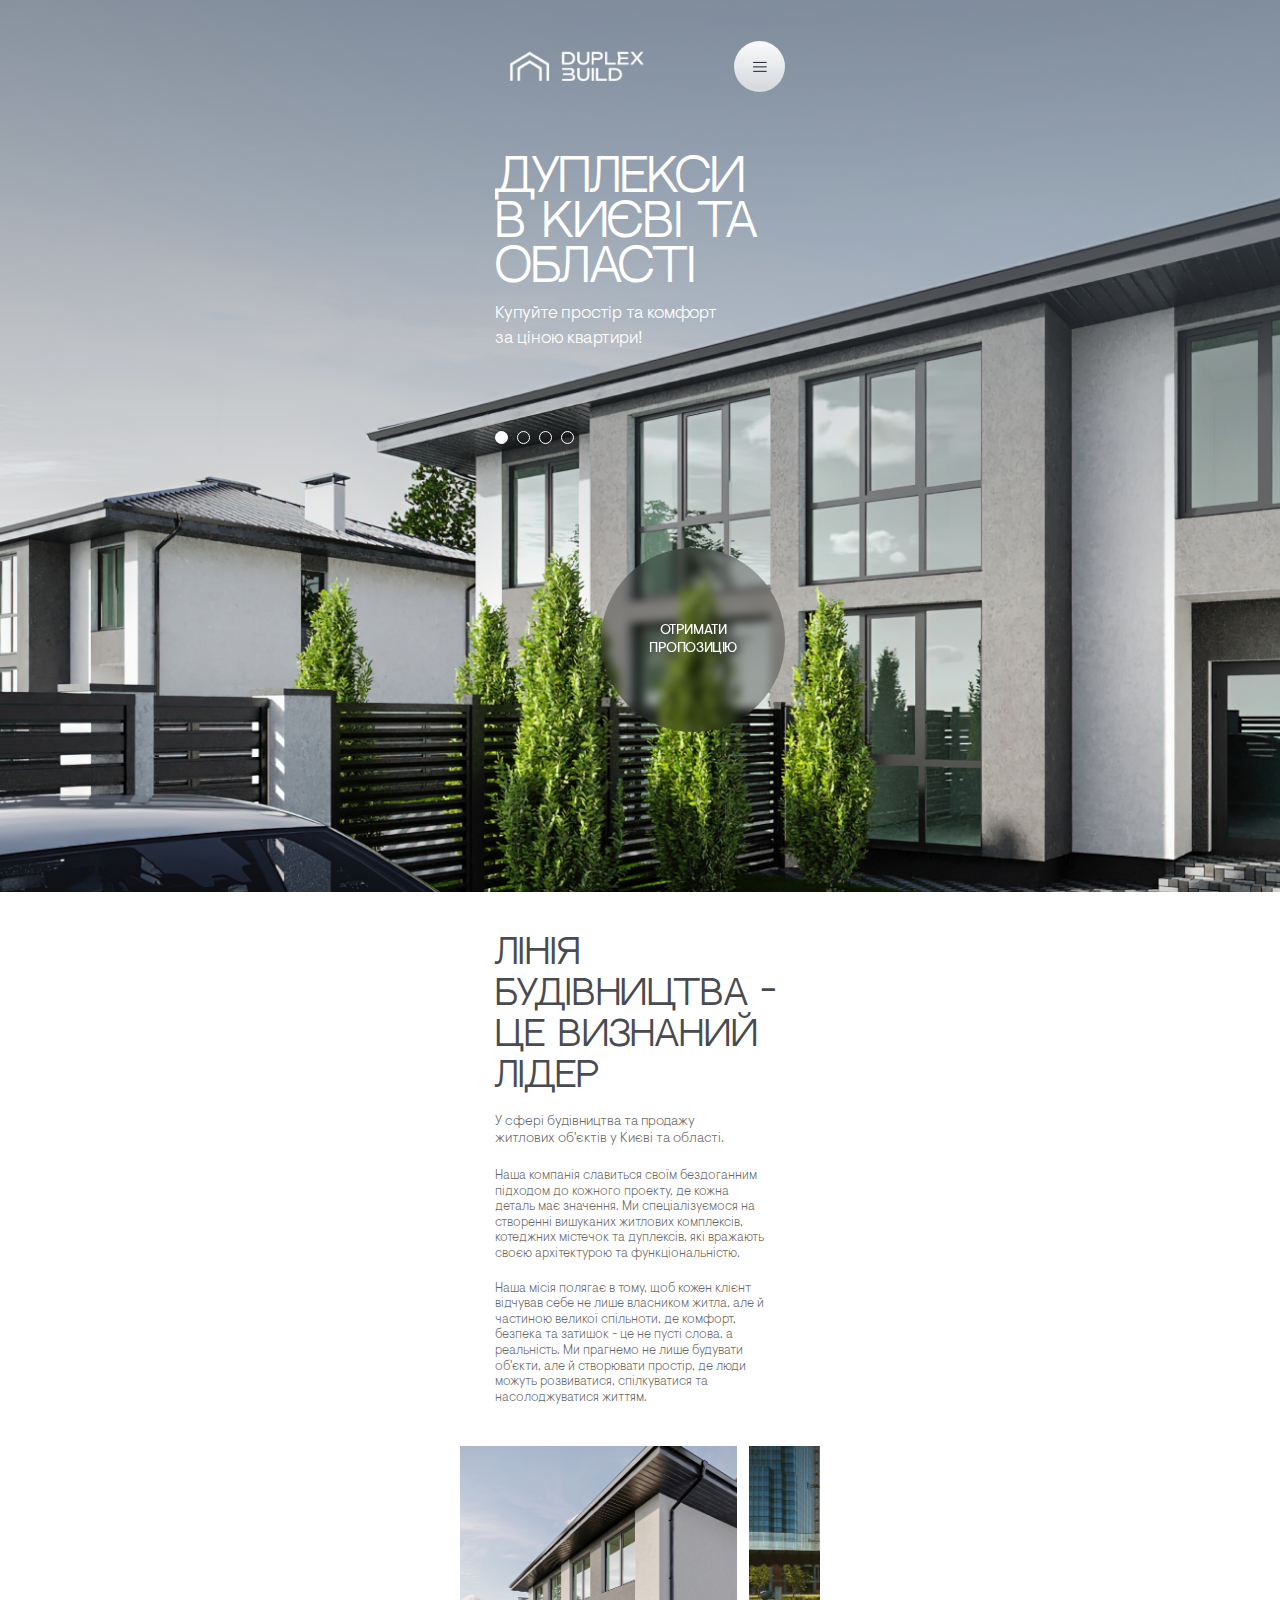
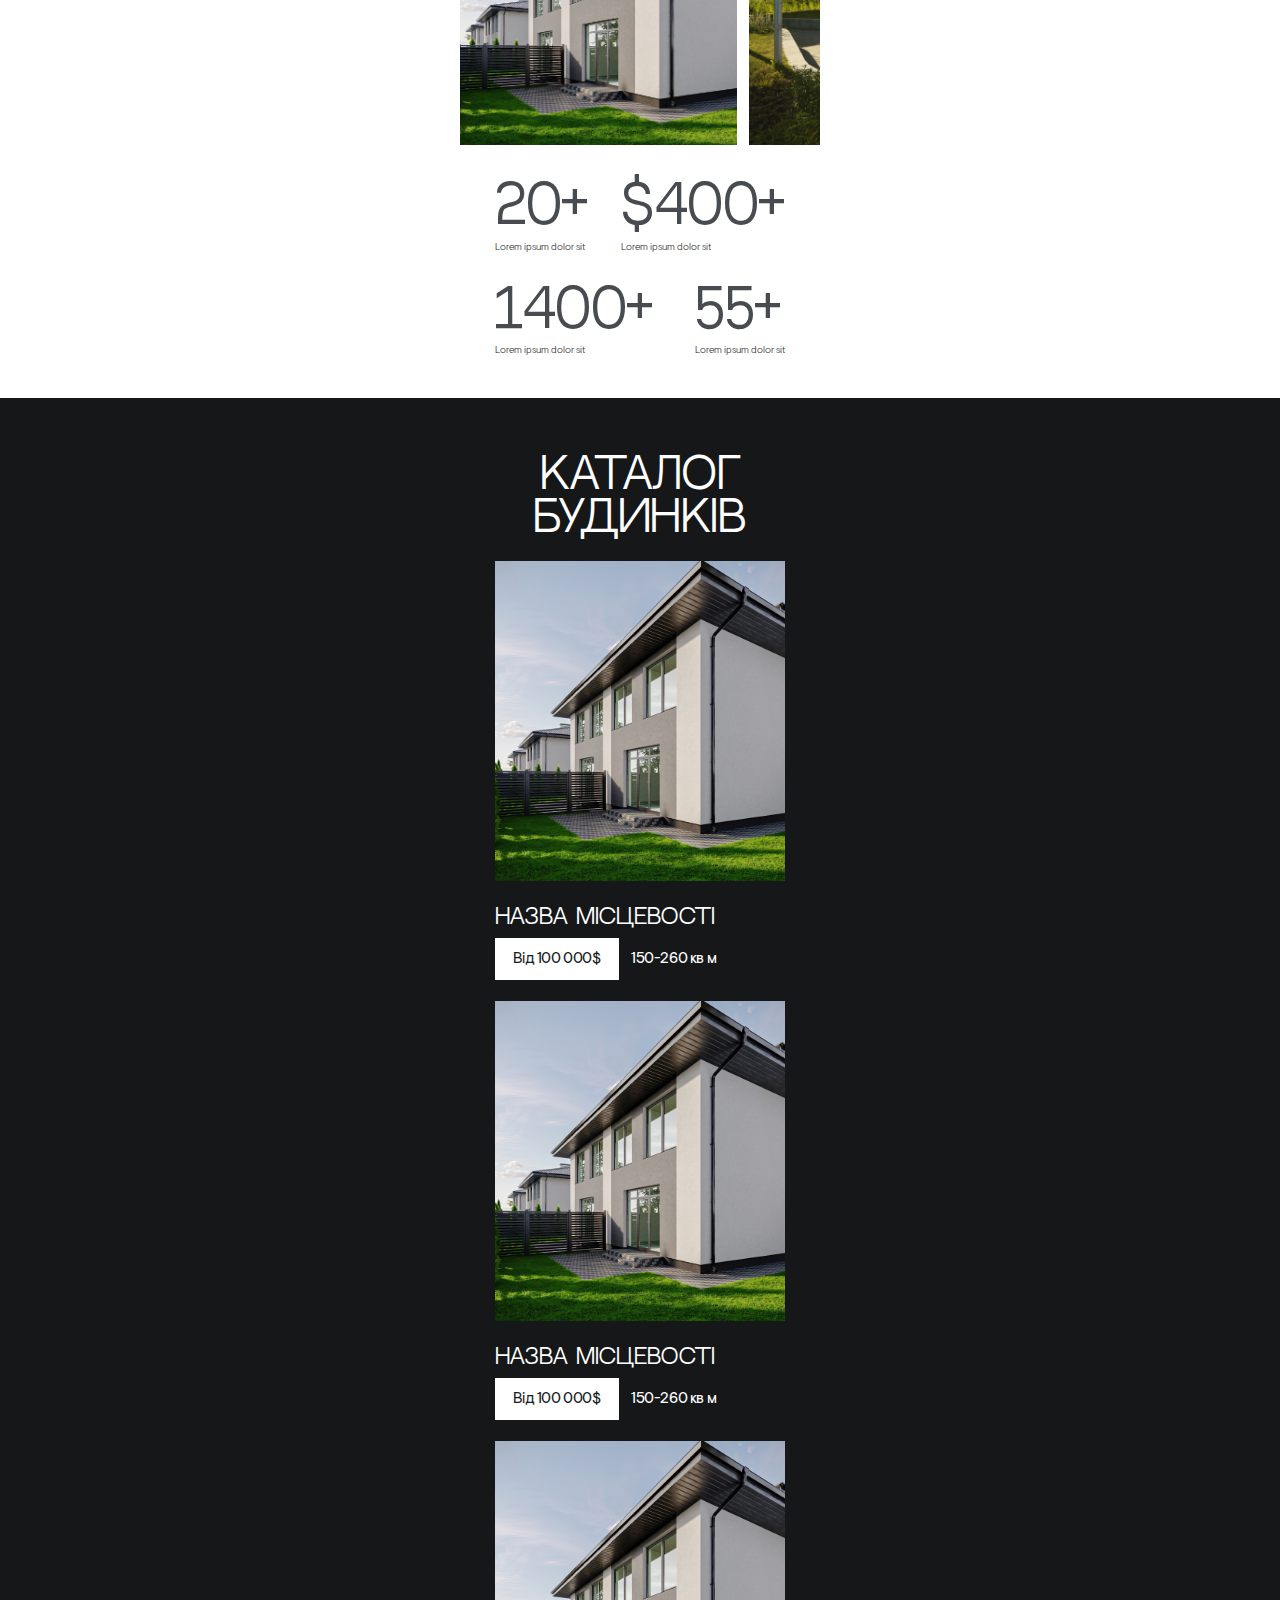
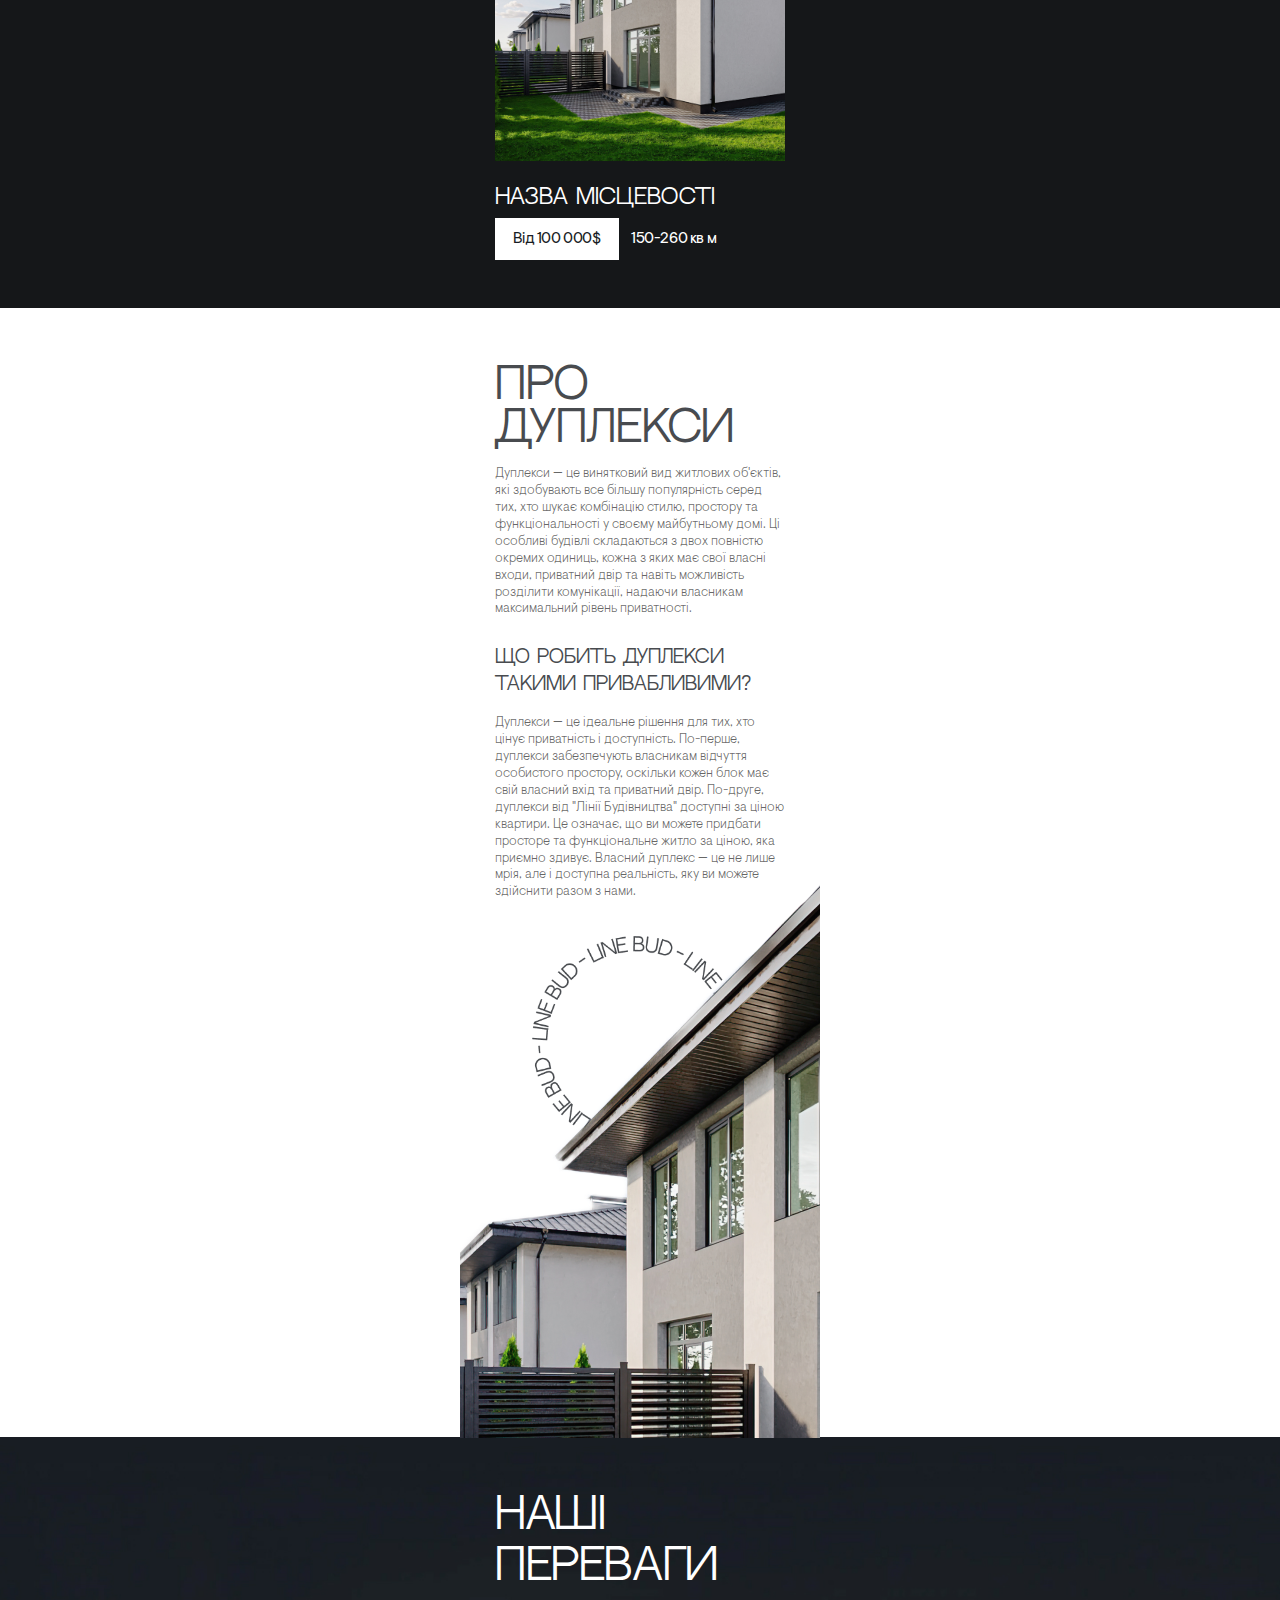
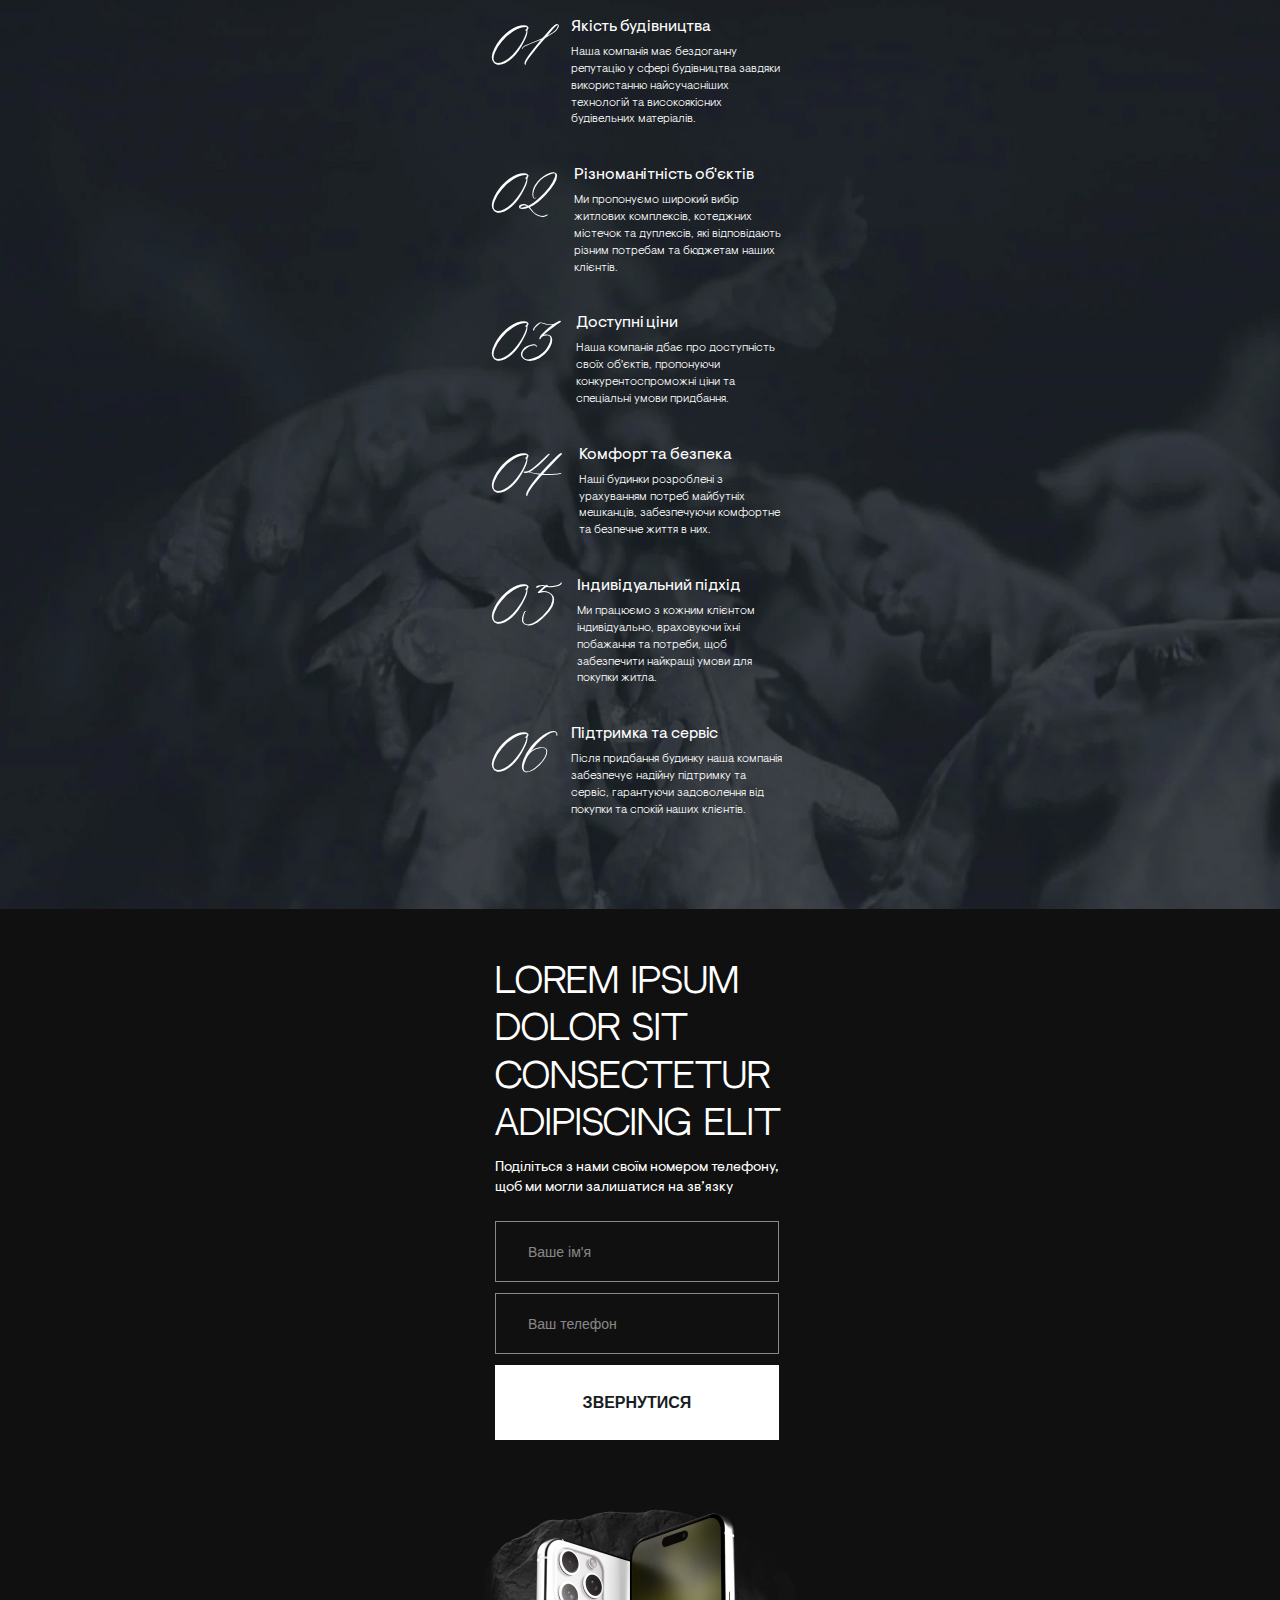
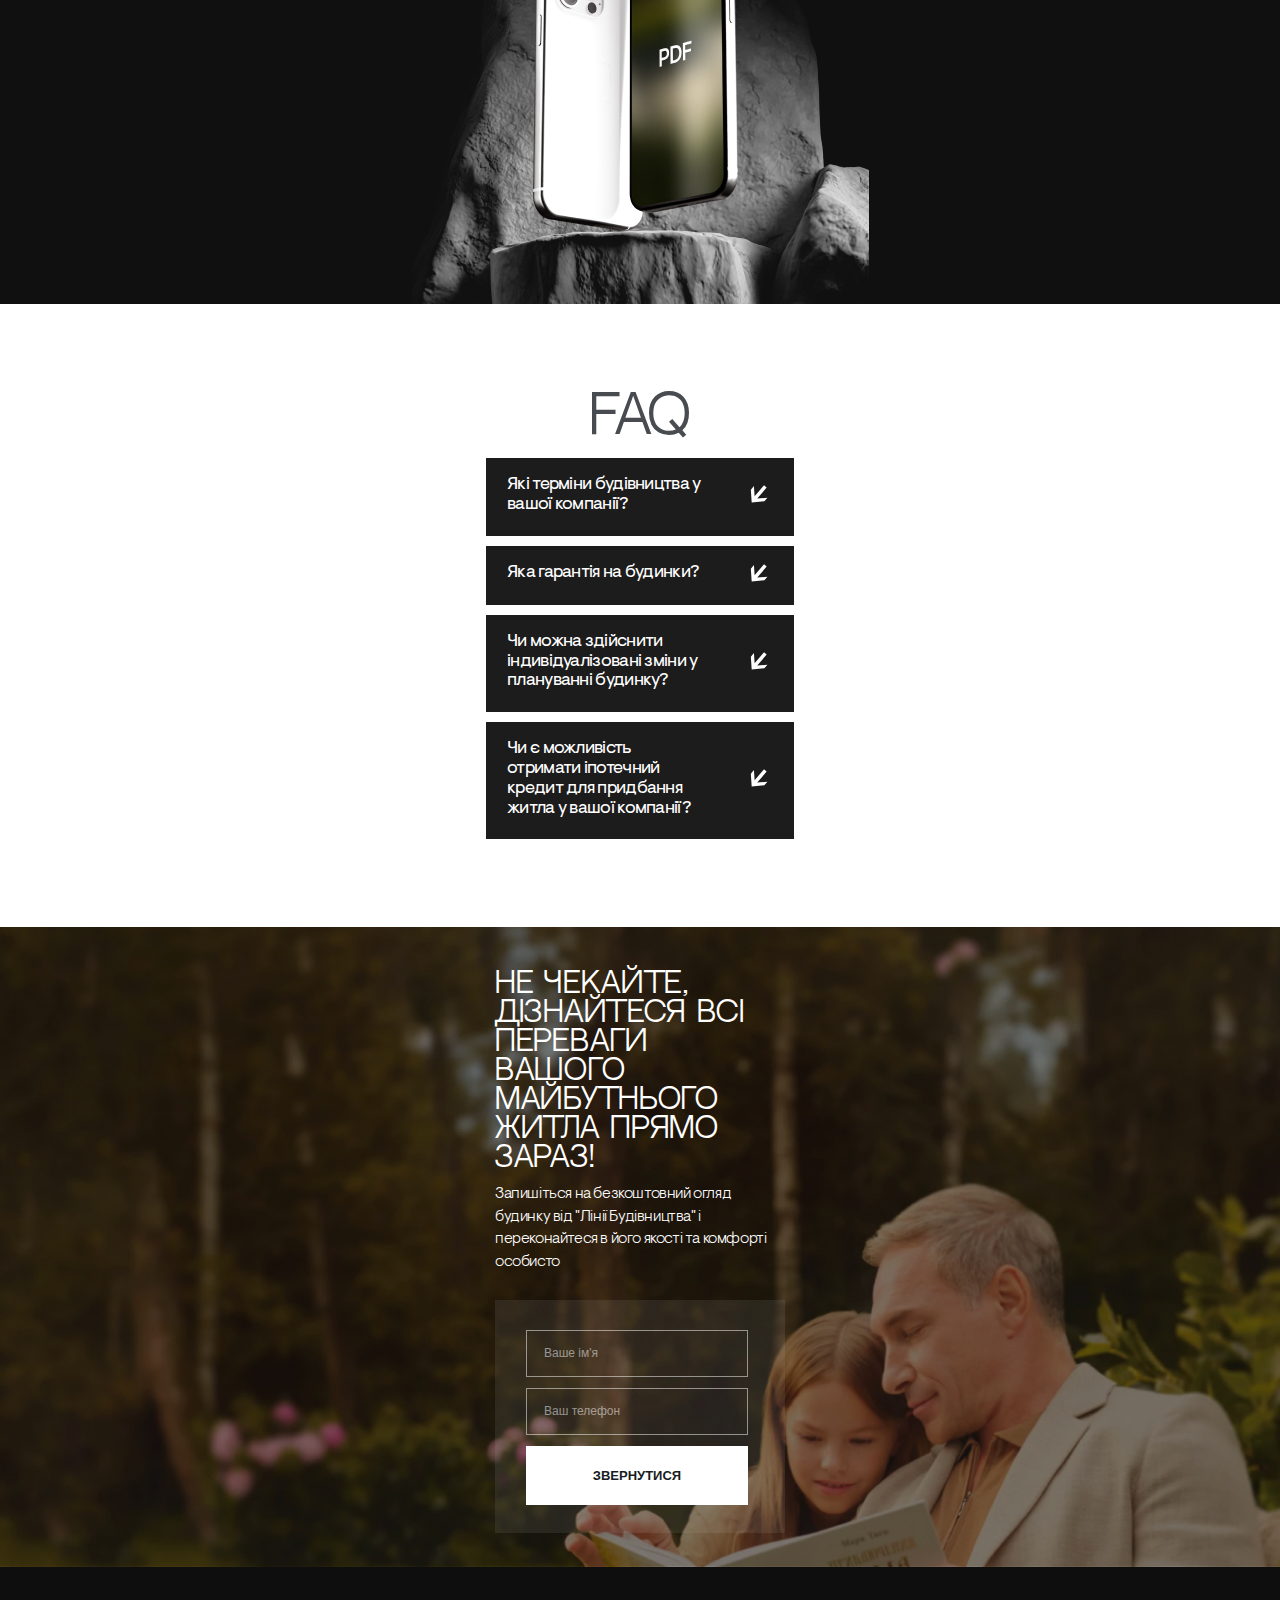
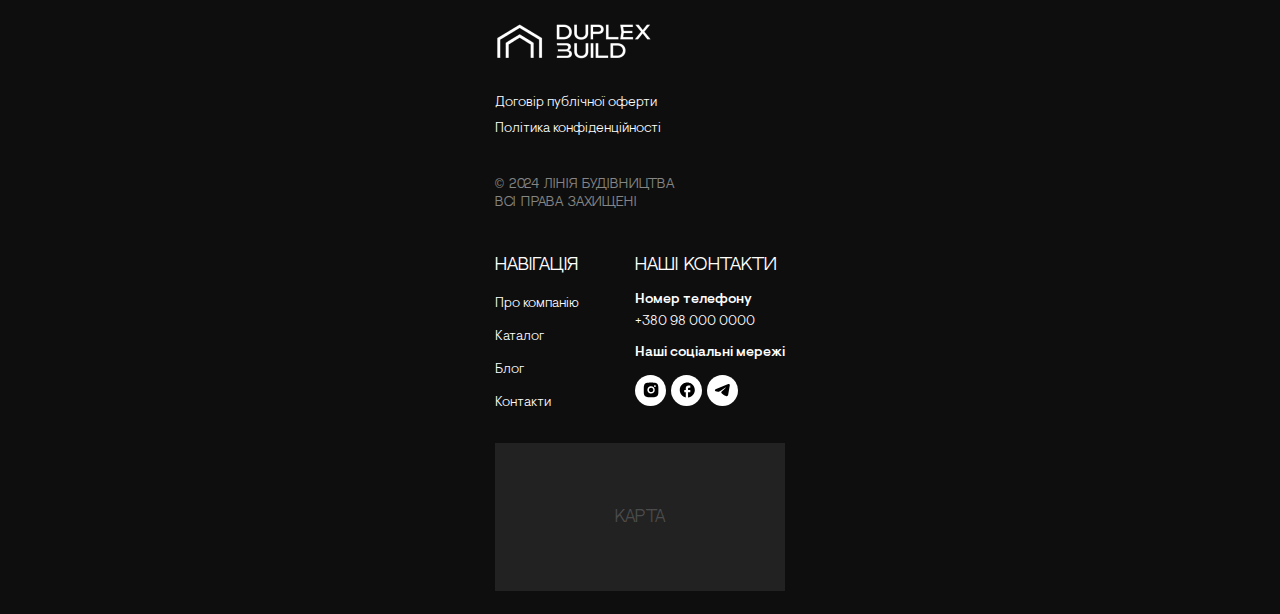
==== commit 958c6ae0: "3" ====
--- a/index.html
+++ b/index.html
@@ -77,10 +77,44 @@
       <section class="hero">
         <div class="container">
           <div class="hero-box">
-            <h1 class="title">Дуплекси в Києві та області</h1>
-            <p class="description">
-              Купуйте простір та комфорт за ціною квартири!
-            </p>
+            <div class="title-box">
+              <ul class="list">
+                <li class="item">
+                  <h1 class="title">Дуплекси<br/> в Києві та області</h1>
+                  <p class="description">
+                    Купуйте простір та комфорт за ціною квартири!
+                  </p>
+                </li>
+                <li class="item">
+                  <h1 class="title">Дуплекси до $100,000</h1>
+                  <p class="description">Ідеальний вибір для сучасного життя</p>
+                </li>
+                <!-- <li class="item">
+                  <h1 class="title">Унікальна можливість</h1>
+                  <p class="description">Купуйте дуплекс за ціною квартири</p>
+                </li> -->
+                <li class="item">
+                  <h1 class="title">Дуплекси до $100,000 у Києві та області</h1>
+                  <p class="description">Ваш простір та комфорт!</p>
+                </li>
+                <li class="item">
+                  <h1 class="title">
+                    Обирайте просторе житло
+                  </h1>
+                  <p class="description">Обирайте дуплекси від "Лінії
+                    Будівництва"!</p>
+                </li>
+                <!-- <li class="item">
+                  <h1 class="title">
+                    Обирайте дуплекс за ціною квартири від "Лінії Будівництва"
+                    та насолоджуйтесь комфортом та простором у вашому новому
+                    житлі!
+                  </h1>
+                </li> -->
+              </ul>
+              <div class="slider-dots desktop"></div>
+            </div>
+            <div class="slider-dots mobile"></div>
             <div class="line"></div>
           </div>
           <button class="button">
@@ -125,19 +159,19 @@
           <div class="numbers-box">
             <ul class="list">
               <li class="item">
-                <p class="number">20+</p>
+                <p class="number"><span id="first-num">20</span>+</p>
                 <p class="number-description">Lorem ipsum dolor sit</p>
               </li>
               <li class="item">
-                <p class="number">$400+</p>
+                <p class="number">$<span id="second-num">400</span>+</p>
                 <p class="number-description">Lorem ipsum dolor sit</p>
               </li>
               <li class="item">
-                <p class="number">1400+</p>
+                <p class="number"><span id="third-num">1400</span>+</p>
                 <p class="number-description">Lorem ipsum dolor sit</p>
               </li>
               <li class="item">
-                <p class="number">55+</p>
+                <p class="number"><span id="fourth-num">55</span>+</p>
                 <p class="number-description">Lorem ipsum dolor sit</p>
               </li>
             </ul>
@@ -150,46 +184,55 @@
           <h2 class="title">Каталог будинків</h2>
           <ul class="list">
             <li class="item">
-              <a href="./object-details.html">
+              <a href="./object-details.html" class="image-thumb">
                 <img class="image" src="./images/home/house-image.jpg" alt="" />
-                <p class="house-name">Назва місцевості</p>
-                <div class="box">
-                  <div class="info-box">
-                    <div class="price-box">
-                      <p class="price">Від 100 000$</p>
-                    </div>
-                    <p class="square">150-260 кв м</p>
+                <div class="overlay">
+                  <div class="more-btn">Переглянути</div>
+                </div>
+              </a>
+              <p class="house-name">Назва місцевості</p>
+              <div class="box">
+                <div class="info-box">
+                  <div class="price-box">
+                    <p class="price">Від 100 000$</p>
                   </div>
+                  <p class="square">150-260 кв м</p>
                 </div>
-              </a>
-            </li>
-            <li class="item">
-              <a href="./object-details.html">
+              </div>
+            </li>
+            <li class="item">
+              <a href="./object-details.html" class="image-thumb">
                 <img class="image" src="./images/home/house-image.jpg" alt="" />
-                <p class="house-name">Назва місцевості</p>
-                <div class="box">
-                  <div class="info-box">
-                    <div class="price-box">
-                      <p class="price">Від 100 000$</p>
-                    </div>
-                    <p class="square">150-260 кв м</p>
+                <div class="overlay">
+                  <div class="more-btn">Переглянути</div>
+                </div>
+              </a>
+              <p class="house-name">Назва місцевості</p>
+              <div class="box">
+                <div class="info-box">
+                  <div class="price-box">
+                    <p class="price">Від 100 000$</p>
                   </div>
+                  <p class="square">150-260 кв м</p>
                 </div>
-              </a>
-            </li>
-            <li class="item">
-              <a href="./object-details.html">
+              </div>
+            </li>
+            <li class="item">
+              <a href="./object-details.html" class="image-thumb">
                 <img class="image" src="./images/home/house-image.jpg" alt="" />
-                <p class="house-name">Назва місцевості</p>
-                <div class="box">
-                  <div class="info-box">
-                    <div class="price-box">
-                      <p class="price">Від 100 000$</p>
-                    </div>
-                    <p class="square">150-260 кв м</p>
+                <div class="overlay">
+                  <div class="more-btn">Переглянути</div>
+                </div>
+              </a>
+              <p class="house-name">Назва місцевості</p>
+              <div class="box">
+                <div class="info-box">
+                  <div class="price-box">
+                    <p class="price">Від 100 000$</p>
                   </div>
+                  <p class="square">150-260 кв м</p>
                 </div>
-              </a>
+              </div>
             </li>
           </ul>
         </div>
@@ -222,8 +265,18 @@
               ви можете здійснити разом з нами.
             </p>
           </div>
-        </div>
-        <!-- <img class="about-image" src="./images/home/about-duplex-mobile.png" alt=""> -->
+          <img class="round-elem" src="./images/home/round-elem.png" alt="" />
+          <img
+            class="about-image desktop"
+            src="./images/home/about-duplex-img-desktop.png"
+            alt=""
+          />
+          <img
+            class="about-image mobile"
+            src="./images/home/about-duplex-img-mobile.png"
+            alt=""
+          />
+        </div>
       </section>
 
       <section class="advantages">
@@ -500,6 +553,7 @@
       </div>
     </footer>
 
+    <script src="./js/hero-title-slider.js"></script>
     <script src="./js/faq-toggle.js"></script>
   </body>
 </html>
--- a/css/style.css
+++ b/css/style.css
@@ -90,6 +90,10 @@
   padding-right: 35px;
   margin-left: auto;
   margin-right: auto;
+}
+
+body {
+  background-color: #fff;
 }
 
 @media screen and (min-width: 1440px) {
@@ -263,11 +267,44 @@
   }
 }
 
+.hero .title-box {
+  width: 290px;
+  overflow: hidden;
+}
+
+.hero .title-box .list {
+  margin-bottom: 14px;
+  display: flex;
+  gap: 35px;
+}
+
+.hero .title-box .list .item {
+  min-width: 290px;
+}
+
+@media screen and (min-width: 1440px) {
+  .hero .title-box .list {
+    display: flex;
+    gap: 35px;
+    margin-bottom: 10px;
+  }
+
+  .hero .title-box {
+    width: 515px;
+    width: 100%;
+  }
+
+  .hero .title-box .list .item {
+    display: flex;
+    min-width: 100%;
+  }
+}
+
 .hero .title {
   margin-bottom: 12px;
   font-family: "NeutralFace";
   font-weight: 400;
-  font-size: 49px;
+  font-size: 45px;
   letter-spacing: -0.4px;
   line-height: 1;
   color: #fff;
@@ -275,9 +312,9 @@
 
 @media screen and (min-width: 1440px) {
   .hero .title {
-    margin-bottom: 0;
+    margin-bottom: 10px;
     font-size: 85px;
-    width: 515px;
+    width: 600px;
     margin-right: 20px;
   }
 }
@@ -295,7 +332,7 @@
 @media screen and (min-width: 1440px) {
   .hero .description {
     font-size: 28px;
-    width: 220px;
+    width: 270px;
     line-height: 1.4;
   }
 }
@@ -310,11 +347,47 @@
     margin-top: 55px;
     margin-left: auto;
     margin-right: 24px;
-    width: 371px;
+    min-width: 260px;
     height: 2px;
     background-color: #fff;
     opacity: 0.3;
-  }
+    /* display: none; */
+  }
+}
+
+.slider-dots {
+  display: flex;
+  gap: 9px;
+  justify-content: left;
+  text-align: center;
+}
+
+.slider-dots.desktop {
+  display: none;
+}
+
+@media screen and (min-width: 1440px) {
+  .slider-dots.desktop {
+    display: flex;
+  }
+
+  .slider-dots.mobile {
+    display: none;
+  }
+}
+
+.dot {
+  display: block;
+  width: 13px;
+  height: 13px;
+  border-radius: 50%;
+  background-color: transparent;
+  border: 1px solid #fff;
+  cursor: pointer;
+}
+
+.dot.active {
+  background-color: #fff;
 }
 
 .hero .button {
@@ -336,6 +409,11 @@
   font-size: 14px;
   letter-spacing: -0.4px;
   line-height: 1.3;
+  transition: transform 0.3s ease;
+}
+
+.hero .button:hover {
+  transform: scale(1.1);
 }
 
 @media screen and (min-width: 1440px) {
@@ -590,14 +668,64 @@
   }
 }
 
+.catalog .image-thumb {
+  position: relative;
+  overflow: hidden;
+  display: block;
+  margin-bottom: 25px;
+}
+
+@media screen and (min-width: 1440px) {
+  .catalog .image-thumb {
+    margin-bottom: 32px;
+  }
+}
+
 .catalog .image {
-  margin-bottom: 25px;
+  width: 290px;
+  height: 320px;
 }
 
 @media screen and (min-width: 1440px) {
   .catalog .image {
-    margin-bottom: 32px;
-  }
+    width: 377px;
+    height: 417px;
+  }
+}
+
+.catalog .overlay {
+  position: absolute;
+  top: 0;
+  left: 0;
+
+  display: flex;
+  align-items: center;
+  justify-content: center;
+  width: 100%;
+  height: 100%;
+  background-color: rgba(21, 23, 25, 0.5);
+  backdrop-filter: blur(5px);
+
+  opacity: 0;
+  transition: transform 250ms ease, opacity 250ms ease;
+}
+
+.catalog .item:hover .overlay {
+  opacity: 1;
+}
+
+.catalog .more-btn {
+  border: 1px solid #fff;
+  background-color: transparent;
+  width: 232px;
+  height: 88px;
+  display: flex;
+  align-items: center;
+  justify-content: center;
+  font-family: "NeutralFace", sans-serif;
+  font-weight: 400;
+  color: #fff;
+  font-size: 19px;
 }
 
 .catalog .house-name {
@@ -666,54 +794,93 @@
   }
 }
 
-.about-duplex {
+.about-duplex .container {
   position: relative;
-  overflow: hidden;
+  padding-bottom: 536px;
+}
+
+@media screen and (min-width: 1440px) {
+  .about-duplex .container {
+    padding-bottom: 500px;
+  }
 }
 
 .about-image {
   position: absolute;
-  bottom: 0;
-  right: -266px;
-  min-width: 1056px;
-  height: 847px;
+  bottom: -1px;
+  left: 0;
+  z-index: 10;
+}
+
+.about-image.desktop {
+  display: none;
 }
 
 @media screen and (min-width: 1440px) {
   .about-image {
+    position: absolute;
+    bottom: 0;
+    left: 0;
+  }
+
+  .about-image.mobile {
     display: none;
   }
+
+  .about-image.desktop {
+    display: block;
+  }
+}
+
+.round-elem {
+  width: 215px;
+  height: 215px;
+  position: absolute;
+  animation: spin 15s linear infinite;
+  top: 570px;
+  right: 75px;
+  z-index: 1;
+}
+
+@media screen and (min-width: 1440px) {
+  .round-elem {
+    width: 335px;
+    height: 335px;
+    top: 409px;
+    right: 384px;
+  }
+}
+
+@keyframes spin {
+  from {
+    transform: rotate(0deg);
+  }
+  to {
+    transform: rotate(360deg);
+  }
 }
 
 .about-duplex {
-  background-image: url("../images/home/about-duplex-mobile.png");
+  /* background-image: url("../images/home/about-duplex-mobile.png"); */
   background-position: bottom 0px right -266px;
   background-repeat: no-repeat;
   padding-top: 56px;
-  padding-bottom: 536px;
-}
-
-/* @media screen and (min-width: 800px) {
-  .about-duplex {
-    background-image: url("../images/home/about-duplex-mobile.png");
-    background-position: bottom 0px right -131px;
-  }
-} */
+}
 
 @media screen and (min-width: 788px) {
   .about-duplex {
-    background-image: url("../images/home/about-duplex-mobile.png");
+    /* background-image: url("../images/home/about-duplex-mobile.png"); */
     background-position: bottom;
   }
 }
 
 @media screen and (min-width: 1440px) {
   .about-duplex {
-    background-image: url("../images/home/about-duplex-background.jpg");
+    background-image: none;
+    /* background-image: url("../images/home/about-duplex-background.jpg"); */
     background-position: center;
     background-size: cover;
     padding-top: 95px;
-    padding-bottom: 500px;
   }
 }
 
@@ -2048,16 +2215,6 @@
   }
 }
 
-.catalog-hero .image {
-  margin-bottom: 25px;
-}
-
-@media screen and (min-width: 1440px) {
-  .catalog-hero .image {
-    margin-bottom: 32px;
-  }
-}
-
 .catalog-hero .house-name {
   margin-bottom: 10px;
   font-family: "NeutralFace", sans-serif;
@@ -3078,4 +3235,4 @@
   .thanks-hero .image.mobile {
     display: none;
   }
-}+}
